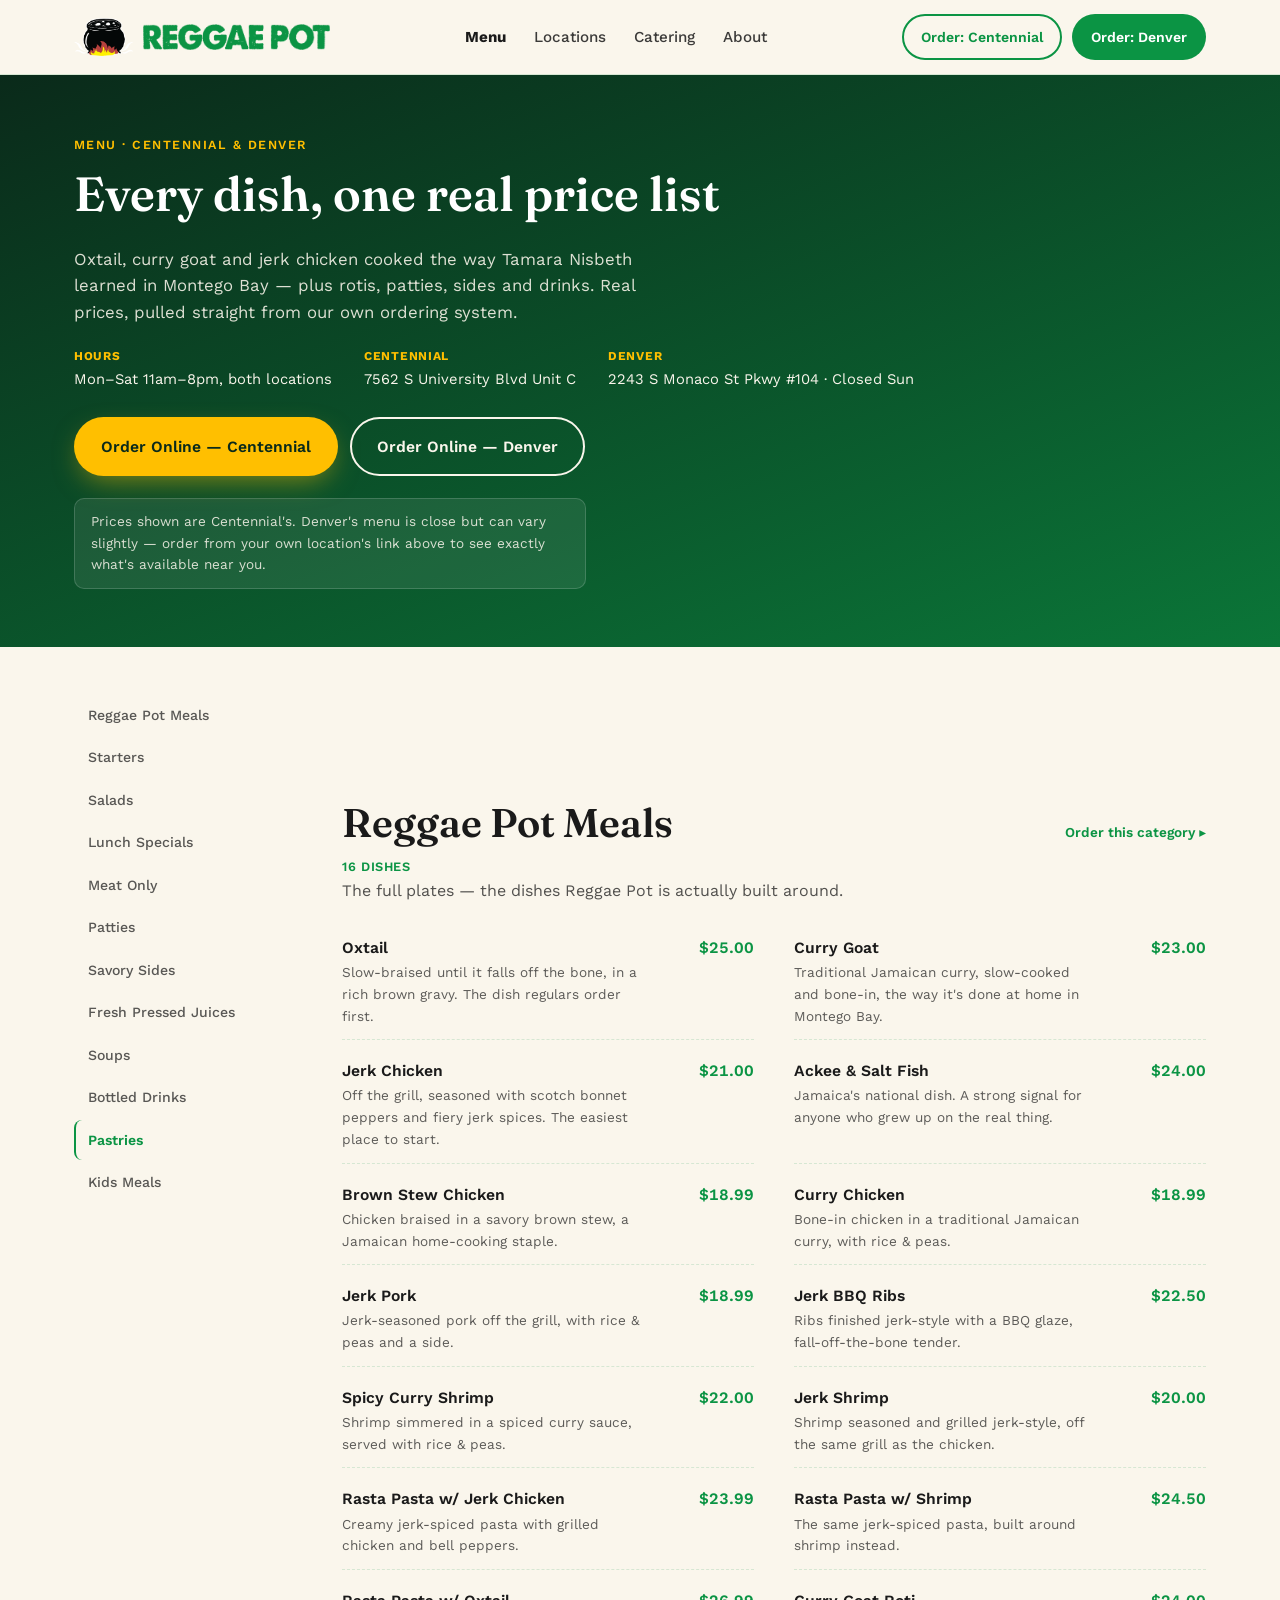
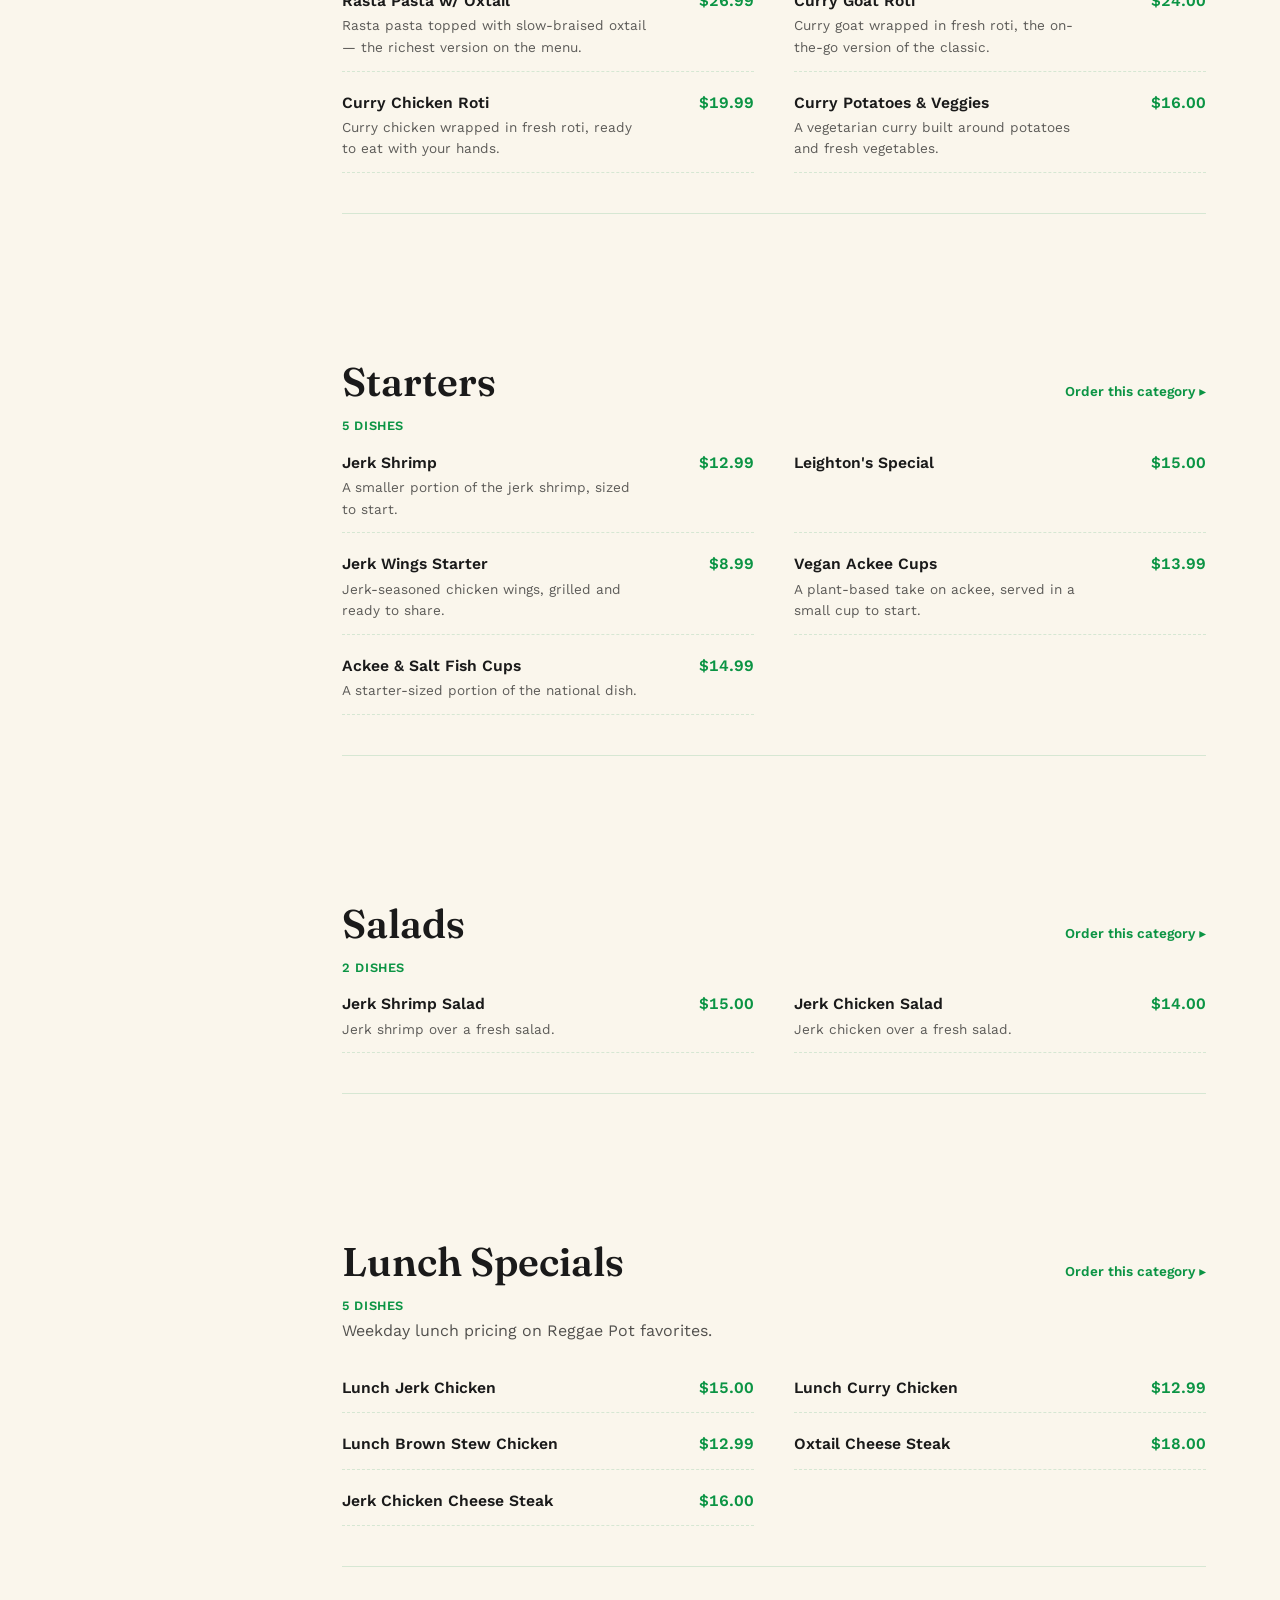
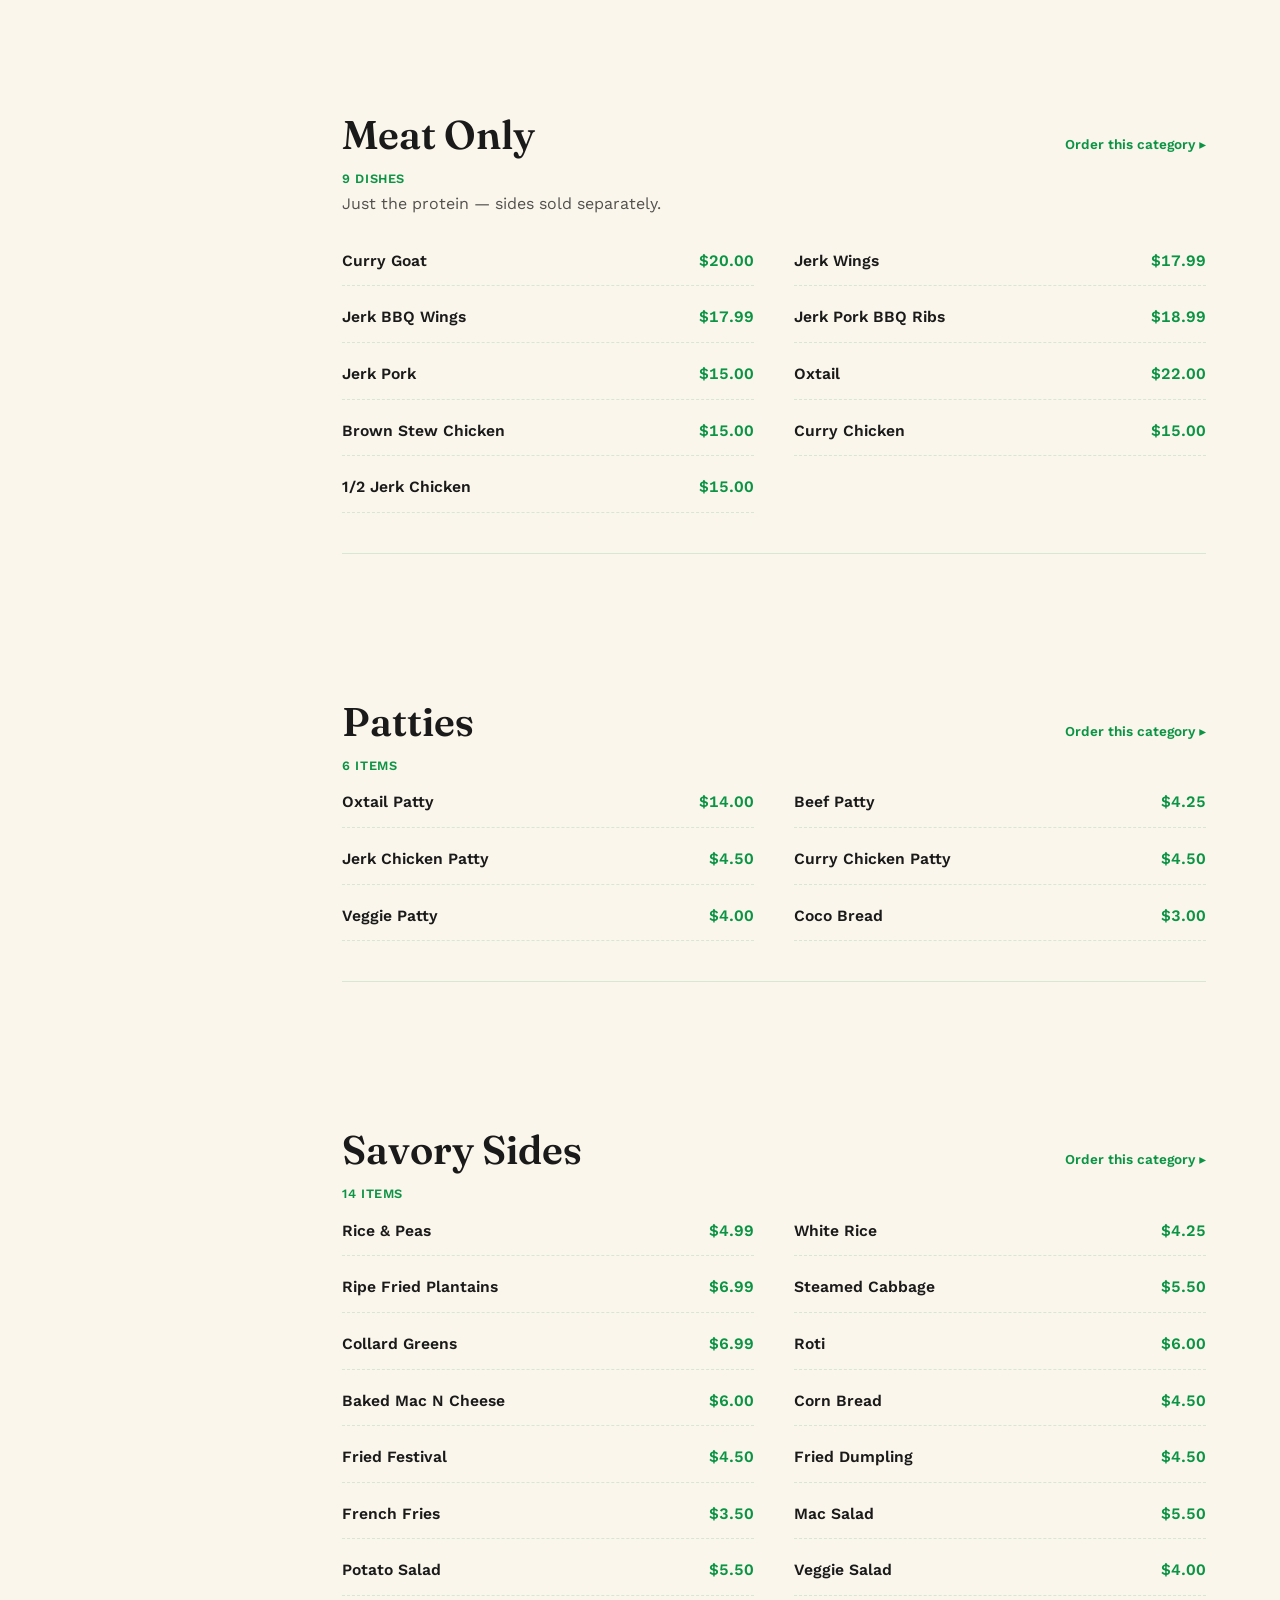
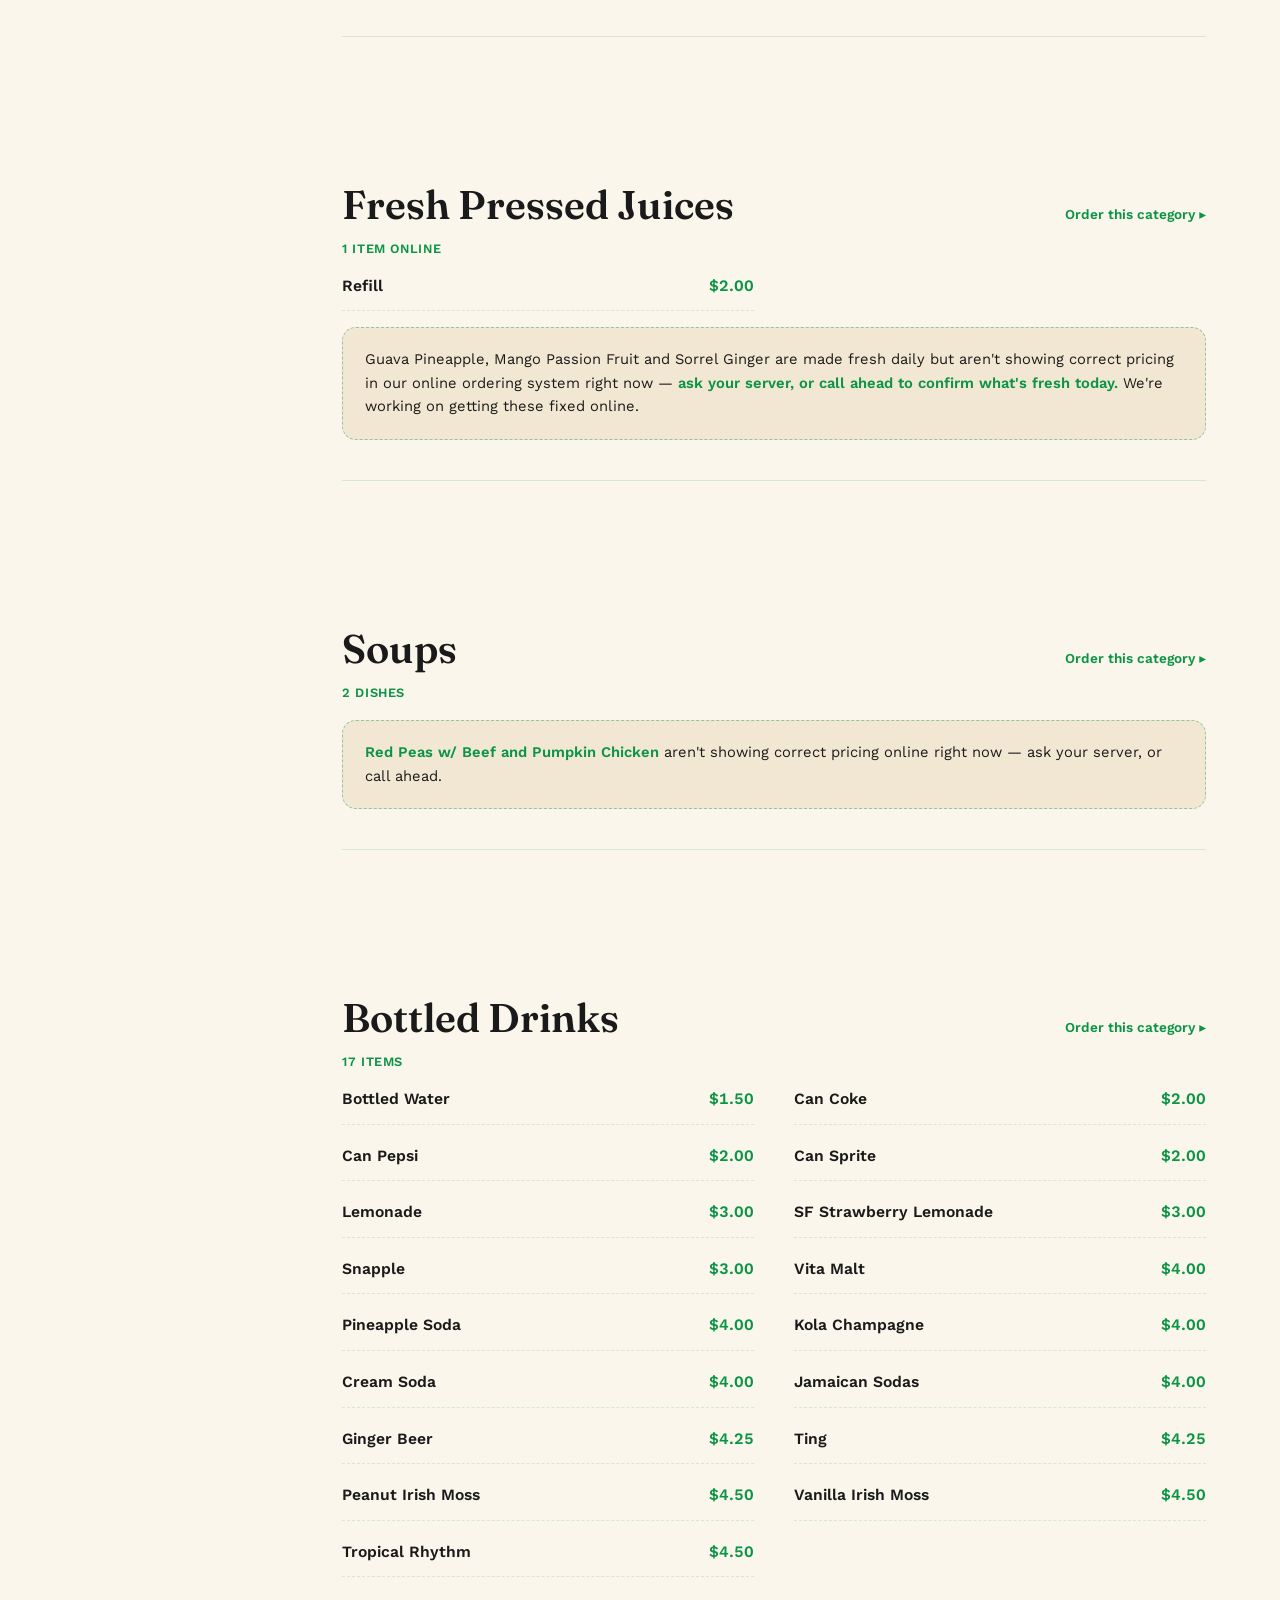
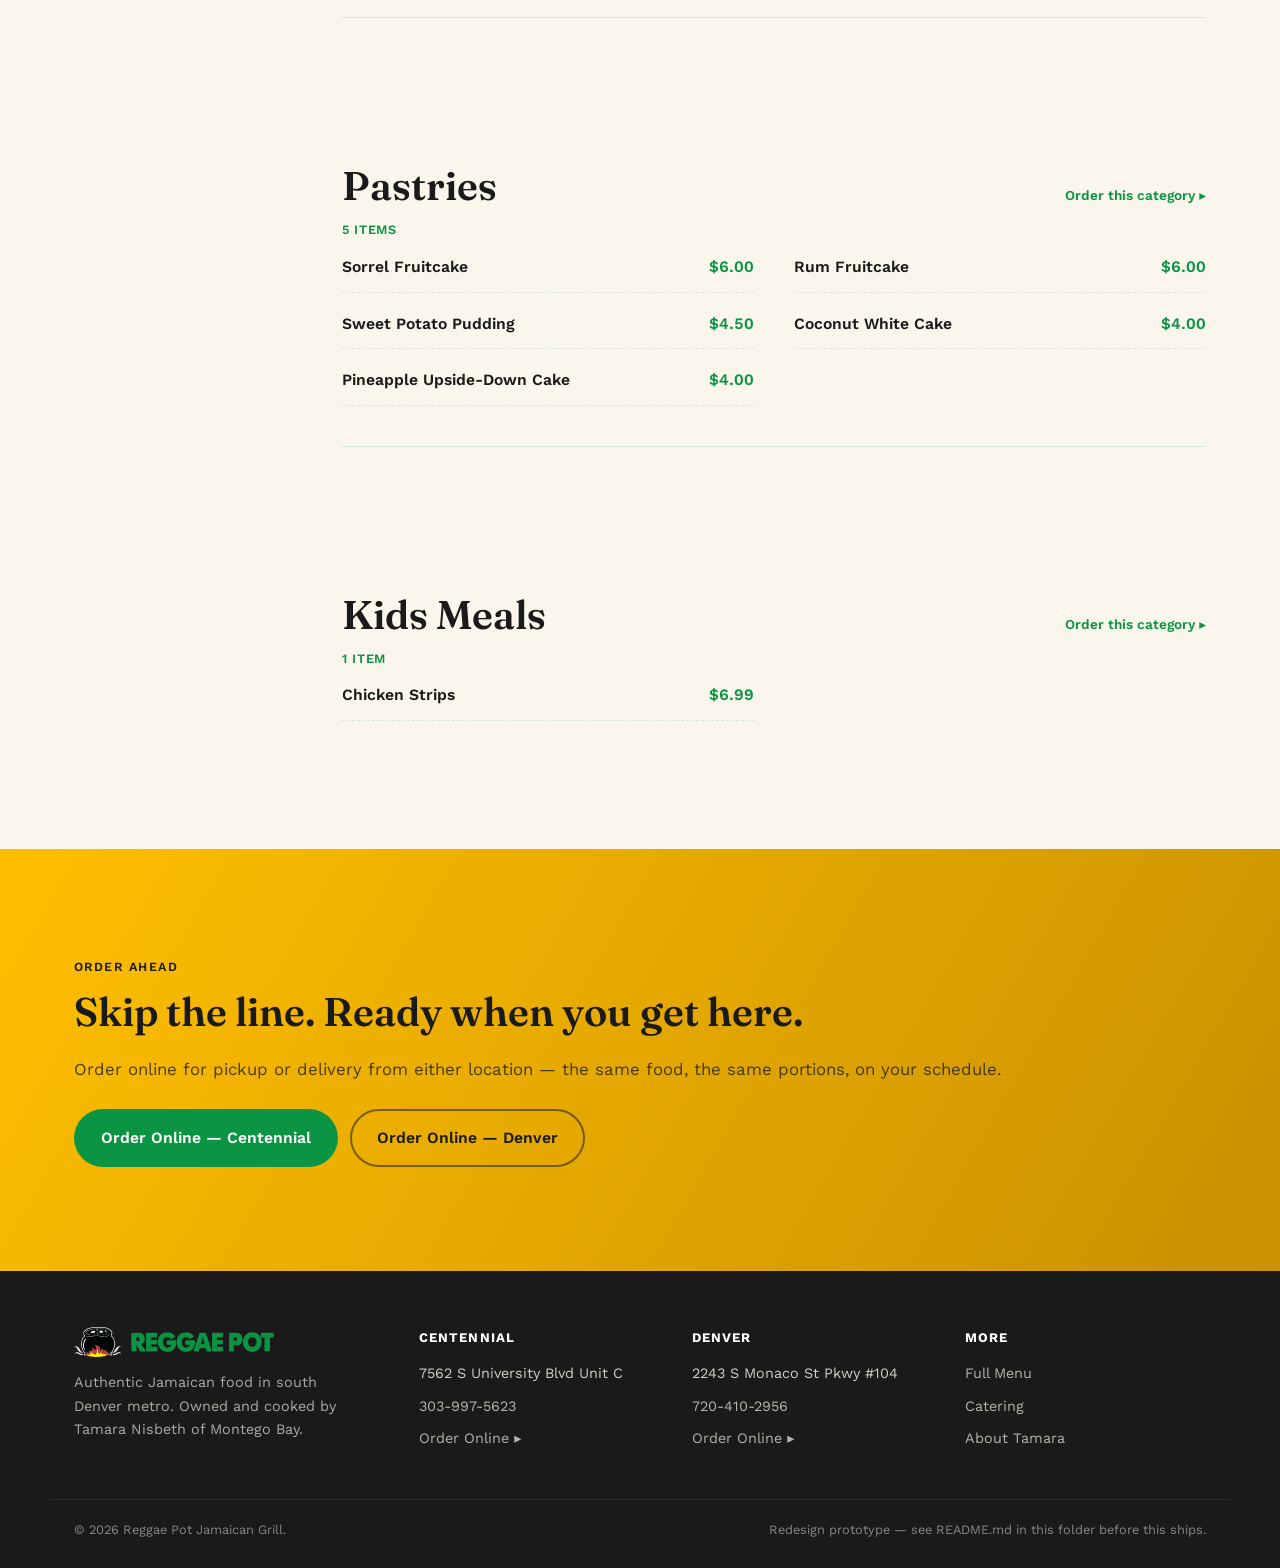
==== menu/index.html @ 59f2e7a2 "Reggae Pot Jamaican Grill - homepage & menu redesign prototype Coded HTML/CSS prototype addressing t" ====
<!DOCTYPE html>
<html lang="en">
<head>
<meta charset="UTF-8">
<meta name="viewport" content="width=device-width, initial-scale=1">
<title>Jamaican Menu: Oxtail, Curry Goat &amp; Jerk Chicken | Reggae Pot</title>
<meta name="description" content="The full Reggae Pot menu — oxtail, curry goat, jerk chicken, roti, patties and more, with real prices. Order online for pickup from Centennial or Denver, CO.">

<!--
  REDESIGN PROTOTYPE — Reggae Pot Jamaican Grill menu page
  Built Sep 15, 2026, after reviewing the sibling client's (Nakhon Luang) three menu-page
  design directions on their dev site. This follows their "Field Guide" variant: one real
  content page, every dish with a real price, a sticky jump-to-category nav — because the
  Sep 3 audit found the live /menu/ page is a bare ezoo embed with zero content and no H1,
  and ordering itself already happens on ezoo — this page doesn't need to rebuild that.

  ALL prices and item names below were pulled live from Reggae Pot's own ordering system
  (ezoo.app/api/reggaepotcentennial/menu) on Sep 15, 2026 — not guessed, not carried over
  from the Sep 3 audit's manual notes. Items ezoo currently marks unavailable are excluded.
  See README.md in this folder for the full sourcing and category-cleanup notes.
-->

<link rel="preconnect" href="https://fonts.googleapis.com">
<link rel="preconnect" href="https://fonts.gstatic.com" crossorigin>
<link href="https://fonts.googleapis.com/css2?family=Fraunces:ital,opsz,wght@0,9..144,400;0,9..144,500;0,9..144,600;1,9..144,500&family=Work+Sans:wght@400;500;600;700&display=swap" rel="stylesheet">

<link rel="stylesheet" href="../assets/site.css">
<style>
  /* ---------- Menu-page-only additions ---------- */
  .menu-hero{
    background:linear-gradient(160deg, var(--green-deep), var(--green) 140%);
    color:var(--cream); padding-block:56px 44px;
  }
  .menu-hero .eyebrow{color:var(--gold);}
  .menu-hero h1{color:#fff; font-size:clamp(2rem,4.5vw,3rem);}
  .menu-hero p.lede{max-width:60ch; color:rgba(250,246,236,0.88); font-size:1.05rem;}
  .menu-meta{display:flex; flex-wrap:wrap; gap:20px 32px; margin-top:1.4em; font-size:0.92rem;}
  .menu-meta strong{color:var(--gold); display:block; font-size:0.75rem; text-transform:uppercase; letter-spacing:0.06em; margin-bottom:2px;}
  .menu-hero .hero-ctas{margin-top:1.6em;}
  .menu-note{
    margin-top:1.6em; padding:12px 16px; border-radius:10px; background:rgba(255,255,255,0.08);
    border:1px solid rgba(255,255,255,0.16); font-size:0.85rem; max-width:64ch; color:rgba(250,246,236,0.85);
  }

  .menu-layout{display:grid; grid-template-columns:220px 1fr; gap:48px; align-items:start; padding-block:48px;}
  @media (max-width:860px){ .menu-layout{grid-template-columns:1fr;} }

  .jump-nav{position:sticky; top:86px; display:flex; flex-direction:column; gap:2px;}
  .jump-nav a{
    padding:9px 12px; border-radius:8px; text-decoration:none; color:var(--ink); font-size:0.88rem;
    font-weight:500; opacity:0.72; border-left:2px solid transparent;
  }
  .jump-nav a:hover{opacity:1; background:var(--cream-deep);}
  .jump-nav a.active{opacity:1; border-left-color:var(--green); color:var(--green); font-weight:600;}
  @media (max-width:860px){
    .jump-nav{
      position:sticky; top:66px; z-index:20; flex-direction:row; overflow-x:auto; gap:8px;
      background:var(--cream); padding-block:10px; margin-inline:-24px; padding-inline:24px;
      border-bottom:1px solid var(--line); -webkit-overflow-scrolling:touch;
    }
    .jump-nav a{white-space:nowrap; border-left:none; border-bottom:2px solid transparent; border-radius:0; padding:6px 4px;}
    .jump-nav a.active{border-bottom-color:var(--green);}
  }

  .menu-cat{scroll-margin-top:150px; padding-bottom:40px; border-bottom:1px solid var(--line); margin-bottom:40px;}
  .menu-cat:last-child{border-bottom:none;}
  .menu-cat-head{display:flex; flex-wrap:wrap; align-items:baseline; justify-content:space-between; gap:12px; margin-bottom:6px;}
  .menu-cat-head h2{margin-bottom:0;}
  .menu-cat-count{font-size:0.8rem; color:var(--green); font-weight:600; text-transform:uppercase; letter-spacing:0.05em;}
  .menu-cat-intro{max-width:64ch; opacity:0.75; margin-bottom:1.2em;}
  .menu-cat-order{font-size:0.85rem; font-weight:600; color:var(--green); text-decoration:none; white-space:nowrap;}
  .menu-cat-order:hover{text-decoration:underline;}

  .menu-items{display:grid; grid-template-columns:1fr 1fr; gap:6px 40px;}
  @media (max-width:680px){ .menu-items{grid-template-columns:1fr;} }
  .menu-item{
    display:flex; justify-content:space-between; gap:16px; padding-block:12px;
    border-bottom:1px dashed var(--line);
  }
  .menu-item-name{font-weight:600; font-size:0.98rem;}
  .menu-item-desc{font-size:0.85rem; opacity:0.7; margin-top:2px; max-width:38ch;}
  .menu-item-price{font-weight:600; color:var(--green); white-space:nowrap; font-variant-numeric:tabular-nums;}

  .menu-callout{
    background:var(--cream-deep); border:1px dashed rgba(11,148,68,0.4); border-radius:var(--radius);
    padding:20px 22px; margin-top:1em;
  }
  .menu-callout p{margin:0; font-size:0.92rem;}
  .menu-callout .flavors{font-weight:600; color:var(--green);}
</style>
</head>
<body>

<a href="#main" class="skip-link">Skip to content</a>

<header class="site">
  <div class="wrap nav">
    <a href="/" class="wordmark">
      <img class="mark" src="../assets/icon.png" alt="" width="186" height="119">
      <img class="logotype" src="../assets/logo-txt.png" alt="Reggae Pot" width="473" height="66">
    </a>
    <ul class="nav-links">
      <li><a href="/menu/" style="opacity:1; font-weight:700;">Menu</a></li>
      <li><a href="/#locations">Locations</a></li>
      <li><a href="https://catering.reggaepotjamaicangrill.com/">Catering</a></li>
      <li><a href="/#why">About</a></li>
    </ul>
    <div class="nav-cta">
      <a class="btn btn-outline-dark btn-sm" href="/order/centennial/">Order: Centennial</a>
      <a class="btn btn-ember btn-sm" href="/order/denver/">Order: Denver</a>
    </div>
  </div>
</header>

<main id="main">

  <section class="menu-hero">
    <div class="wrap">
      <span class="eyebrow">Menu · Centennial &amp; Denver</span>
      <h1>Every dish, one real price list</h1>
      <p class="lede">Oxtail, curry goat and jerk chicken cooked the way Tamara Nisbeth learned in Montego Bay — plus rotis, patties, sides and drinks. Real prices, pulled straight from our own ordering system.</p>
      <div class="menu-meta">
        <div><strong>Hours</strong>Mon–Sat 11am–8pm, both locations</div>
        <div><strong>Centennial</strong>7562 S University Blvd Unit C</div>
        <div><strong>Denver</strong>2243 S Monaco St Pkwy #104 · Closed Sun</div>
      </div>
      <div class="hero-ctas">
        <a class="btn btn-ember" href="/order/centennial/">Order Online — Centennial</a>
        <a class="btn btn-outline" href="/order/denver/">Order Online — Denver</a>
      </div>
      <p class="menu-note">Prices shown are Centennial's. Denver's menu is close but can vary slightly — order from your own location's link above to see exactly what's available near you.</p>
    </div>
  </section>

  <div class="wrap menu-layout">
    <nav class="jump-nav" aria-label="Jump to category">
      <a href="#meals">Reggae Pot Meals</a>
      <a href="#starters">Starters</a>
      <a href="#salads">Salads</a>
      <a href="#lunch">Lunch Specials</a>
      <a href="#meat-only">Meat Only</a>
      <a href="#patties">Patties</a>
      <a href="#sides">Savory Sides</a>
      <a href="#juices">Fresh Pressed Juices</a>
      <a href="#soups">Soups</a>
      <a href="#drinks">Bottled Drinks</a>
      <a href="#pastries">Pastries</a>
      <a href="#kids">Kids Meals</a>
    </nav>

    <div>

      <section class="menu-cat" id="meals">
        <div class="menu-cat-head">
          <h2>Reggae Pot Meals</h2>
          <a class="menu-cat-order" href="https://ezoo.app/reggaepotcentennial#cat-WWQKBZJGEMBQ8">Order this category ▸</a>
        </div>
        <span class="menu-cat-count">16 dishes</span>
        <p class="menu-cat-intro">The full plates — the dishes Reggae Pot is actually built around.</p>
        <div class="menu-items">
          <div class="menu-item"><div><div class="menu-item-name">Oxtail</div><div class="menu-item-desc">Slow-braised until it falls off the bone, in a rich brown gravy. The dish regulars order first.</div></div><div class="menu-item-price">$25.00</div></div>
          <div class="menu-item"><div><div class="menu-item-name">Curry Goat</div><div class="menu-item-desc">Traditional Jamaican curry, slow-cooked and bone-in, the way it's done at home in Montego Bay.</div></div><div class="menu-item-price">$23.00</div></div>
          <div class="menu-item"><div><div class="menu-item-name">Jerk Chicken</div><div class="menu-item-desc">Off the grill, seasoned with scotch bonnet peppers and fiery jerk spices. The easiest place to start.</div></div><div class="menu-item-price">$21.00</div></div>
          <div class="menu-item"><div><div class="menu-item-name">Ackee &amp; Salt Fish</div><div class="menu-item-desc">Jamaica's national dish. A strong signal for anyone who grew up on the real thing.</div></div><div class="menu-item-price">$24.00</div></div>
          <div class="menu-item"><div><div class="menu-item-name">Brown Stew Chicken</div><div class="menu-item-desc">Chicken braised in a savory brown stew, a Jamaican home-cooking staple.</div></div><div class="menu-item-price">$18.99</div></div>
          <div class="menu-item"><div><div class="menu-item-name">Curry Chicken</div><div class="menu-item-desc">Bone-in chicken in a traditional Jamaican curry, with rice &amp; peas.</div></div><div class="menu-item-price">$18.99</div></div>
          <div class="menu-item"><div><div class="menu-item-name">Jerk Pork</div><div class="menu-item-desc">Jerk-seasoned pork off the grill, with rice &amp; peas and a side.</div></div><div class="menu-item-price">$18.99</div></div>
          <div class="menu-item"><div><div class="menu-item-name">Jerk BBQ Ribs</div><div class="menu-item-desc">Ribs finished jerk-style with a BBQ glaze, fall-off-the-bone tender.</div></div><div class="menu-item-price">$22.50</div></div>
          <div class="menu-item"><div><div class="menu-item-name">Spicy Curry Shrimp</div><div class="menu-item-desc">Shrimp simmered in a spiced curry sauce, served with rice &amp; peas.</div></div><div class="menu-item-price">$22.00</div></div>
          <div class="menu-item"><div><div class="menu-item-name">Jerk Shrimp</div><div class="menu-item-desc">Shrimp seasoned and grilled jerk-style, off the same grill as the chicken.</div></div><div class="menu-item-price">$20.00</div></div>
          <div class="menu-item"><div><div class="menu-item-name">Rasta Pasta w/ Jerk Chicken</div><div class="menu-item-desc">Creamy jerk-spiced pasta with grilled chicken and bell peppers.</div></div><div class="menu-item-price">$23.99</div></div>
          <div class="menu-item"><div><div class="menu-item-name">Rasta Pasta w/ Shrimp</div><div class="menu-item-desc">The same jerk-spiced pasta, built around shrimp instead.</div></div><div class="menu-item-price">$24.50</div></div>
          <div class="menu-item"><div><div class="menu-item-name">Rasta Pasta w/ Oxtail</div><div class="menu-item-desc">Rasta pasta topped with slow-braised oxtail — the richest version on the menu.</div></div><div class="menu-item-price">$26.99</div></div>
          <div class="menu-item"><div><div class="menu-item-name">Curry Goat Roti</div><div class="menu-item-desc">Curry goat wrapped in fresh roti, the on-the-go version of the classic.</div></div><div class="menu-item-price">$24.00</div></div>
          <div class="menu-item"><div><div class="menu-item-name">Curry Chicken Roti</div><div class="menu-item-desc">Curry chicken wrapped in fresh roti, ready to eat with your hands.</div></div><div class="menu-item-price">$19.99</div></div>
          <div class="menu-item"><div><div class="menu-item-name">Curry Potatoes &amp; Veggies</div><div class="menu-item-desc">A vegetarian curry built around potatoes and fresh vegetables.</div></div><div class="menu-item-price">$16.00</div></div>
        </div>
      </section>

      <section class="menu-cat" id="starters">
        <div class="menu-cat-head">
          <h2>Starters</h2>
          <a class="menu-cat-order" href="https://ezoo.app/reggaepotcentennial#cat-KR3TD5Z9VG74J">Order this category ▸</a>
        </div>
        <span class="menu-cat-count">5 dishes</span>
        <div class="menu-items">
          <div class="menu-item"><div><div class="menu-item-name">Jerk Shrimp</div><div class="menu-item-desc">A smaller portion of the jerk shrimp, sized to start.</div></div><div class="menu-item-price">$12.99</div></div>
          <div class="menu-item"><div><div class="menu-item-name">Leighton's Special</div></div><div class="menu-item-price">$15.00</div></div>
          <div class="menu-item"><div><div class="menu-item-name">Jerk Wings Starter</div><div class="menu-item-desc">Jerk-seasoned chicken wings, grilled and ready to share.</div></div><div class="menu-item-price">$8.99</div></div>
          <div class="menu-item"><div><div class="menu-item-name">Vegan Ackee Cups</div><div class="menu-item-desc">A plant-based take on ackee, served in a small cup to start.</div></div><div class="menu-item-price">$13.99</div></div>
          <div class="menu-item"><div><div class="menu-item-name">Ackee &amp; Salt Fish Cups</div><div class="menu-item-desc">A starter-sized portion of the national dish.</div></div><div class="menu-item-price">$14.99</div></div>
        </div>
      </section>

      <section class="menu-cat" id="salads">
        <div class="menu-cat-head">
          <h2>Salads</h2>
          <a class="menu-cat-order" href="https://ezoo.app/reggaepotcentennial#cat-3D47JB5MQXZ6A">Order this category ▸</a>
        </div>
        <span class="menu-cat-count">2 dishes</span>
        <div class="menu-items">
          <div class="menu-item"><div><div class="menu-item-name">Jerk Shrimp Salad</div><div class="menu-item-desc">Jerk shrimp over a fresh salad.</div></div><div class="menu-item-price">$15.00</div></div>
          <div class="menu-item"><div><div class="menu-item-name">Jerk Chicken Salad</div><div class="menu-item-desc">Jerk chicken over a fresh salad.</div></div><div class="menu-item-price">$14.00</div></div>
        </div>
      </section>

      <section class="menu-cat" id="lunch">
        <div class="menu-cat-head">
          <h2>Lunch Specials</h2>
          <a class="menu-cat-order" href="https://ezoo.app/reggaepotcentennial#cat-1HN6H0PFT7684">Order this category ▸</a>
        </div>
        <span class="menu-cat-count">5 dishes</span>
        <p class="menu-cat-intro">Weekday lunch pricing on Reggae Pot favorites.</p>
        <div class="menu-items">
          <div class="menu-item"><div><div class="menu-item-name">Lunch Jerk Chicken</div></div><div class="menu-item-price">$15.00</div></div>
          <div class="menu-item"><div><div class="menu-item-name">Lunch Curry Chicken</div></div><div class="menu-item-price">$12.99</div></div>
          <div class="menu-item"><div><div class="menu-item-name">Lunch Brown Stew Chicken</div></div><div class="menu-item-price">$12.99</div></div>
          <div class="menu-item"><div><div class="menu-item-name">Oxtail Cheese Steak</div></div><div class="menu-item-price">$18.00</div></div>
          <div class="menu-item"><div><div class="menu-item-name">Jerk Chicken Cheese Steak</div></div><div class="menu-item-price">$16.00</div></div>
        </div>
      </section>

      <section class="menu-cat" id="meat-only">
        <div class="menu-cat-head">
          <h2>Meat Only</h2>
          <a class="menu-cat-order" href="https://ezoo.app/reggaepotcentennial#cat-0QCWXDE6Y8372">Order this category ▸</a>
        </div>
        <span class="menu-cat-count">9 dishes</span>
        <p class="menu-cat-intro">Just the protein — sides sold separately.</p>
        <div class="menu-items">
          <div class="menu-item"><div class="menu-item-name">Curry Goat</div><div class="menu-item-price">$20.00</div></div>
          <div class="menu-item"><div class="menu-item-name">Jerk Wings</div><div class="menu-item-price">$17.99</div></div>
          <div class="menu-item"><div class="menu-item-name">Jerk BBQ Wings</div><div class="menu-item-price">$17.99</div></div>
          <div class="menu-item"><div class="menu-item-name">Jerk Pork BBQ Ribs</div><div class="menu-item-price">$18.99</div></div>
          <div class="menu-item"><div class="menu-item-name">Jerk Pork</div><div class="menu-item-price">$15.00</div></div>
          <div class="menu-item"><div class="menu-item-name">Oxtail</div><div class="menu-item-price">$22.00</div></div>
          <div class="menu-item"><div class="menu-item-name">Brown Stew Chicken</div><div class="menu-item-price">$15.00</div></div>
          <div class="menu-item"><div class="menu-item-name">Curry Chicken</div><div class="menu-item-price">$15.00</div></div>
          <div class="menu-item"><div class="menu-item-name">1/2 Jerk Chicken</div><div class="menu-item-price">$15.00</div></div>
        </div>
      </section>

      <section class="menu-cat" id="patties">
        <div class="menu-cat-head">
          <h2>Patties</h2>
          <a class="menu-cat-order" href="https://ezoo.app/reggaepotcentennial#cat-VJN2M4RC2D37E">Order this category ▸</a>
        </div>
        <span class="menu-cat-count">6 items</span>
        <div class="menu-items">
          <div class="menu-item"><div class="menu-item-name">Oxtail Patty</div><div class="menu-item-price">$14.00</div></div>
          <div class="menu-item"><div class="menu-item-name">Beef Patty</div><div class="menu-item-price">$4.25</div></div>
          <div class="menu-item"><div class="menu-item-name">Jerk Chicken Patty</div><div class="menu-item-price">$4.50</div></div>
          <div class="menu-item"><div class="menu-item-name">Curry Chicken Patty</div><div class="menu-item-price">$4.50</div></div>
          <div class="menu-item"><div class="menu-item-name">Veggie Patty</div><div class="menu-item-price">$4.00</div></div>
          <div class="menu-item"><div class="menu-item-name">Coco Bread</div><div class="menu-item-price">$3.00</div></div>
        </div>
      </section>

      <section class="menu-cat" id="sides">
        <div class="menu-cat-head">
          <h2>Savory Sides</h2>
          <a class="menu-cat-order" href="https://ezoo.app/reggaepotcentennial#cat-0SA1K7M91X3JG">Order this category ▸</a>
        </div>
        <span class="menu-cat-count">14 items</span>
        <div class="menu-items">
          <div class="menu-item"><div class="menu-item-name">Rice &amp; Peas</div><div class="menu-item-price">$4.99</div></div>
          <div class="menu-item"><div class="menu-item-name">White Rice</div><div class="menu-item-price">$4.25</div></div>
          <div class="menu-item"><div class="menu-item-name">Ripe Fried Plantains</div><div class="menu-item-price">$6.99</div></div>
          <div class="menu-item"><div class="menu-item-name">Steamed Cabbage</div><div class="menu-item-price">$5.50</div></div>
          <div class="menu-item"><div class="menu-item-name">Collard Greens</div><div class="menu-item-price">$6.99</div></div>
          <div class="menu-item"><div class="menu-item-name">Roti</div><div class="menu-item-price">$6.00</div></div>
          <div class="menu-item"><div class="menu-item-name">Baked Mac N Cheese</div><div class="menu-item-price">$6.00</div></div>
          <div class="menu-item"><div class="menu-item-name">Corn Bread</div><div class="menu-item-price">$4.50</div></div>
          <div class="menu-item"><div class="menu-item-name">Fried Festival</div><div class="menu-item-price">$4.50</div></div>
          <div class="menu-item"><div class="menu-item-name">Fried Dumpling</div><div class="menu-item-price">$4.50</div></div>
          <div class="menu-item"><div class="menu-item-name">French Fries</div><div class="menu-item-price">$3.50</div></div>
          <div class="menu-item"><div class="menu-item-name">Mac Salad</div><div class="menu-item-price">$5.50</div></div>
          <div class="menu-item"><div class="menu-item-name">Potato Salad</div><div class="menu-item-price">$5.50</div></div>
          <div class="menu-item"><div class="menu-item-name">Veggie Salad</div><div class="menu-item-price">$4.00</div></div>
        </div>
      </section>

      <section class="menu-cat" id="juices">
        <div class="menu-cat-head">
          <h2>Fresh Pressed Juices</h2>
          <a class="menu-cat-order" href="https://ezoo.app/reggaepotcentennial#cat-602Y5A9F11JHM">Order this category ▸</a>
        </div>
        <span class="menu-cat-count">1 item online</span>
        <div class="menu-items">
          <div class="menu-item"><div class="menu-item-name">Refill</div><div class="menu-item-price">$2.00</div></div>
        </div>
        <div class="menu-callout">
          <p>Guava Pineapple, Mango Passion Fruit and Sorrel Ginger are made fresh daily but aren't showing correct pricing in our online ordering system right now — <span class="flavors">ask your server, or call ahead to confirm what's fresh today.</span> We're working on getting these fixed online. <!-- PLACEHOLDER: remove this callout once Clover/ezoo catalog pricing is fixed for these three items, per the Sep 3 audit's $0.00 finding --></p>
        </div>
      </section>

      <section class="menu-cat" id="soups">
        <div class="menu-cat-head">
          <h2>Soups</h2>
          <a class="menu-cat-order" href="https://ezoo.app/reggaepotcentennial#cat-RXRM1N2AWRW1R">Order this category ▸</a>
        </div>
        <span class="menu-cat-count">2 dishes</span>
        <div class="menu-callout">
          <p><span class="flavors">Red Peas w/ Beef and Pumpkin Chicken</span> aren't showing correct pricing online right now — ask your server, or call ahead. <!-- PLACEHOLDER: same $0.00 catalog issue as the juices above --></p>
        </div>
      </section>

      <section class="menu-cat" id="drinks">
        <div class="menu-cat-head">
          <h2>Bottled Drinks</h2>
          <a class="menu-cat-order" href="https://ezoo.app/reggaepotcentennial#cat-049D6MSFTW6Y8">Order this category ▸</a>
        </div>
        <span class="menu-cat-count">17 items</span>
        <div class="menu-items">
          <div class="menu-item"><div class="menu-item-name">Bottled Water</div><div class="menu-item-price">$1.50</div></div>
          <div class="menu-item"><div class="menu-item-name">Can Coke</div><div class="menu-item-price">$2.00</div></div>
          <div class="menu-item"><div class="menu-item-name">Can Pepsi</div><div class="menu-item-price">$2.00</div></div>
          <div class="menu-item"><div class="menu-item-name">Can Sprite</div><div class="menu-item-price">$2.00</div></div>
          <div class="menu-item"><div class="menu-item-name">Lemonade</div><div class="menu-item-price">$3.00</div></div>
          <div class="menu-item"><div class="menu-item-name">SF Strawberry Lemonade</div><div class="menu-item-price">$3.00</div></div>
          <div class="menu-item"><div class="menu-item-name">Snapple</div><div class="menu-item-price">$3.00</div></div>
          <div class="menu-item"><div class="menu-item-name">Vita Malt</div><div class="menu-item-price">$4.00</div></div>
          <div class="menu-item"><div class="menu-item-name">Pineapple Soda</div><div class="menu-item-price">$4.00</div></div>
          <div class="menu-item"><div class="menu-item-name">Kola Champagne</div><div class="menu-item-price">$4.00</div></div>
          <div class="menu-item"><div class="menu-item-name">Cream Soda</div><div class="menu-item-price">$4.00</div></div>
          <div class="menu-item"><div class="menu-item-name">Jamaican Sodas</div><div class="menu-item-price">$4.00</div></div>
          <div class="menu-item"><div class="menu-item-name">Ginger Beer</div><div class="menu-item-price">$4.25</div></div>
          <div class="menu-item"><div class="menu-item-name">Ting</div><div class="menu-item-price">$4.25</div></div>
          <div class="menu-item"><div class="menu-item-name">Peanut Irish Moss</div><div class="menu-item-price">$4.50</div></div>
          <div class="menu-item"><div class="menu-item-name">Vanilla Irish Moss</div><div class="menu-item-price">$4.50</div></div>
          <div class="menu-item"><div class="menu-item-name">Tropical Rhythm</div><div class="menu-item-price">$4.50</div></div>
        </div>
      </section>

      <section class="menu-cat" id="pastries">
        <div class="menu-cat-head">
          <h2>Pastries</h2>
          <a class="menu-cat-order" href="https://ezoo.app/reggaepotcentennial#cat-X9DXBWECQFX36">Order this category ▸</a>
        </div>
        <span class="menu-cat-count">5 items</span>
        <div class="menu-items">
          <div class="menu-item"><div class="menu-item-name">Sorrel Fruitcake</div><div class="menu-item-price">$6.00</div></div>
          <div class="menu-item"><div class="menu-item-name">Rum Fruitcake</div><div class="menu-item-price">$6.00</div></div>
          <div class="menu-item"><div class="menu-item-name">Sweet Potato Pudding</div><div class="menu-item-price">$4.50</div></div>
          <div class="menu-item"><div class="menu-item-name">Coconut White Cake</div><div class="menu-item-price">$4.00</div></div>
          <div class="menu-item"><div class="menu-item-name">Pineapple Upside-Down Cake</div><div class="menu-item-price">$4.00</div></div>
        </div>
      </section>

      <section class="menu-cat" id="kids">
        <div class="menu-cat-head">
          <h2>Kids Meals</h2>
          <a class="menu-cat-order" href="https://ezoo.app/reggaepotcentennial#cat-2TPM0M0Y2FEY4">Order this category ▸</a>
        </div>
        <span class="menu-cat-count">1 item</span>
        <div class="menu-items">
          <div class="menu-item"><div class="menu-item-name">Chicken Strips</div><div class="menu-item-price">$6.99</div></div>
        </div>
      </section>

    </div>
  </div>

  <!-- FINAL CTA — reused from homepage -->
  <section class="final-cta">
    <div class="wrap">
      <span class="eyebrow">Order ahead</span>
      <h2>Skip the line. Ready when you get here.</h2>
      <p class="lede">Order online for pickup or delivery from either location — the same food, the same portions, on your schedule.</p>
      <div class="hero-ctas">
        <a class="btn" style="background:var(--green); color:#fff;" href="/order/centennial/">Order Online — Centennial</a>
        <a class="btn btn-outline" href="/order/denver/">Order Online — Denver</a>
      </div>
    </div>
  </section>

</main>

<footer>
  <div class="wrap foot-grid">
    <div>
      <div class="foot-logo">
        <img class="mark" src="../assets/icon.png" alt="" width="186" height="119">
        <img class="logotype" src="../assets/logo-txt.png" alt="Reggae Pot" width="473" height="66">
      </div>
      <p style="max-width:32ch; opacity:0.8;">Authentic Jamaican food in south Denver metro. Owned and cooked by Tamara Nisbeth of Montego Bay.</p>
    </div>
    <div>
      <h4>Centennial</h4>
      <ul>
        <li>7562 S University Blvd Unit C</li>
        <li><a href="tel:+13039975623">303-997-5623</a></li>
        <li><a href="/order/centennial/">Order Online ▸</a></li>
      </ul>
    </div>
    <div>
      <h4>Denver</h4>
      <ul>
        <li>2243 S Monaco St Pkwy #104</li>
        <li><a href="tel:+17204102956">720-410-2956</a></li>
        <li><a href="/order/denver/">Order Online ▸</a></li>
      </ul>
    </div>
    <div>
      <h4>More</h4>
      <ul>
        <li><a href="/menu/">Full Menu</a></li>
        <li><a href="https://catering.reggaepotjamaicangrill.com/">Catering</a></li>
        <li><a href="/#why">About Tamara</a></li>
      </ul>
    </div>
  </div>
  <div class="wrap foot-bottom">
    <span>© 2026 Reggae Pot Jamaican Grill.</span>
    <span>Redesign prototype — see README.md in this folder before this ships.</span>
  </div>
</footer>

<nav class="mobile-order-bar" aria-label="Quick order">
  <a class="centennial" href="/order/centennial/">Order: Centennial</a>
  <a class="denver" href="/order/denver/">Order: Denver</a>
</nav>

<script>
  // Highlight the jump-nav item matching whichever category is in view.
  var sections = document.querySelectorAll('.menu-cat');
  var links = document.querySelectorAll('.jump-nav a');
  if ('IntersectionObserver' in window && sections.length) {
    var byId = {};
    links.forEach(function(a){ byId[a.getAttribute('href').slice(1)] = a; });
    var jio = new IntersectionObserver(function(entries){
      entries.forEach(function(entry){
        var link = byId[entry.target.id];
        if (!link) return;
        if (entry.isIntersecting) {
          links.forEach(function(a){ a.classList.remove('active'); });
          link.classList.add('active');
        }
      });
    }, {rootMargin: '-140px 0px -70% 0px'});
    sections.forEach(function(s){ jio.observe(s); });
  }
</script>

</body>
</html>
---- assets/site.css ----
:root{
    --ink:#1a1a1a;
    --cream:#faf6ec;
    --cream-deep:#f1e7d3;
    /* Real brand palette, pulled live from reggaepotjamaicangrill.com on 2026-09-15:
       logo + Order Online button = #0b9444, nav bar = #ffbf00, active-nav accent = #b50d0a,
       header bars = #222. --green-deep/--gold-deep/--red-deep/--green-hover are derived
       shades of those same hues for hover states and full-bleed dark sections — not invented colors. */
    --green:#0b9444;
    --green-hover:#087a38;
    --green-deep:#0a2a1a;
    --gold:#ffbf00;
    --gold-deep:#c99000;
    --red:#b50d0a;
    --red-deep:#8a0a08;
    --line:rgba(11,148,68,0.15);
    --radius:14px;
    --max:1180px;
  }
  *{box-sizing:border-box;}
  html{scroll-behavior:smooth;}
  body{
    margin:0;
    background:var(--cream);
    color:var(--ink);
    font-family:'Work Sans',system-ui,sans-serif;
    font-size:16px;
    line-height:1.6;
    -webkit-font-smoothing:antialiased;
  }
  /* Fraunces + Work Sans — reverted 2026-09-15 at Cynthia's request, back from the
     Poppins/Lato pairing that matched the live site's actual fonts exactly. */
  h1,h2,h3,.serif{
    font-family:'Fraunces',Georgia,serif;
    line-height:1.2;
    margin:0 0 0.5em;
    font-weight:600;
  }
  h1{font-size:clamp(2.3rem,5.5vw,3.6rem); line-height:1.15;}
  h2{font-size:clamp(1.7rem,3.5vw,2.5rem);}
  h3{font-size:1.25rem; margin-bottom:0.35em;}
  p{margin:0 0 1em;}
  a{color:inherit;}
  img{max-width:100%; display:block;}
  .wrap{max-width:var(--max); margin:0 auto; padding-inline:24px;}
  .eyebrow{
    display:inline-block; font-size:0.78rem; letter-spacing:0.12em; text-transform:uppercase;
    font-weight:600; margin-bottom:0.9em;
  }
  section{padding-block:clamp(56px,9vw,104px);}
  .btn{
    display:inline-flex; align-items:center; gap:8px; justify-content:center;
    padding:0.95em 1.6em; border-radius:999px; font-weight:600; font-size:0.98rem;
    text-decoration:none; border:2px solid transparent; cursor:pointer; white-space:nowrap;
    transition:transform 0.15s ease, box-shadow 0.15s ease, background-color 0.15s ease;
  }
  .btn:active{transform:translateY(1px);}
  .btn-ember{background:var(--green); color:#fff;}
  .btn-ember:hover{background:var(--green-hover); box-shadow:0 8px 22px -8px rgba(11,148,68,0.55);}
  .btn-outline{background:transparent; border-color:currentColor;}
  .btn-outline:hover{background:rgba(255,255,255,0.08);}
  .btn-outline-dark{background:transparent; border-color:var(--green); color:var(--green);}
  .btn-outline-dark:hover{background:rgba(11,148,68,0.06);}
  .btn-sm{padding:0.7em 1.2em; font-size:0.88rem;}

  /* ---------- Header ---------- */
  header.site{
    position:sticky; top:0; z-index:40;
    background:rgba(250,246,236,0.92); backdrop-filter:blur(6px);
    border-bottom:1px solid var(--line);
  }
  .nav{display:flex; align-items:center; justify-content:space-between; padding-block:14px;}
  /* Real logo assets, pulled from reggaepotjamaicangrill.com/wp-content/uploads/2021/06/
     (logo-txt.png, icon.png) — same files the live site uses, not redrawn. */
  .wordmark{display:flex; align-items:center; gap:10px; text-decoration:none;}
  .wordmark img.mark{height:38px; width:auto;}
  .wordmark img.logotype{height:26px; width:auto;}
  .foot-logo{display:flex; align-items:center; gap:10px; margin-bottom:14px;}
  .foot-logo img.mark{height:30px; width:auto;}
  .foot-logo img.logotype{height:20px; width:auto;}
  .nav-links{display:flex; align-items:center; gap:28px; list-style:none; margin:0; padding:0;}
  .nav-links a{text-decoration:none; font-weight:500; font-size:0.95rem; color:var(--ink); opacity:0.85;}
  .nav-links a:hover{opacity:1;}
  .nav-cta{display:flex; gap:10px;}
  @media (max-width:860px){
    .nav-links, .nav-cta{display:none;}
  }

  /* ---------- Hero ---------- */
  /* Layered on purpose, not a single fragile background: .hero's own background-image is
     the fallback (shows instantly, and is what renders if the video is hidden or fails to
     load); the <video> sits on top of it; the gradient scrim (::before) and grain (::after)
     sit above both for text legibility. Every layer is plain HTML/CSS — nothing here can
     throw the "Can not detect viewport width" error the live site's slider plugin does. */
  .hero{
    position:relative; overflow:hidden;
    background:url("hero.jpg") center 30%/cover no-repeat, var(--green-deep);
    color:var(--cream);
    padding-block:clamp(72px,12vw,132px) clamp(64px,10vw,104px);
  }
  .hero-video{
    position:absolute; inset:0; width:100%; height:100%; object-fit:cover; object-position:center 30%;
    z-index:0;
  }
  @media (prefers-reduced-motion:reduce){
    .hero-video{display:none;} /* falls back to the static hero.jpg background above */
  }
  /* Real hero photo + video from the live site (wp-content/uploads/2021/06), dimmed under a
     green scrim so the brand-green stays the dominant read and white text stays legible.
     PLACEHOLDER note: both are 2021-dated per the Sep 3 audit — fine to keep if the kitchen
     confirms they still represent the food, otherwise swap for current footage/photos. */
  /* Vertical vignette instead of a diagonal fade: dark at the TOP (nav contrast) and
     dark at the BOTTOM, so the hero photo doesn't end on a bright edge right where it
     meets the next section. Lighter through the middle where the hero text sits. */
  .hero::before{
    content:""; position:absolute; inset:0; z-index:1; pointer-events:none;
    background:
      linear-gradient(180deg, rgba(10,42,26,0.92) 0%, rgba(10,42,26,0.74) 22%, rgba(10,42,26,0.74) 72%, rgba(10,42,26,0.96) 100%),
      radial-gradient(1100px 520px at 82% -10%, rgba(255,191,0,0.30), transparent 60%);
  }
  .hero::after{ /* subtle grain/texture so the dark green isn't flat */
    content:""; position:absolute; inset:0; z-index:2; pointer-events:none; opacity:0.5;
    background-image:radial-gradient(rgba(255,255,255,0.045) 1px, transparent 1px);
    background-size:3px 3px;
  }
  .hero-inner{position:relative; z-index:3; display:grid; grid-template-columns:1.15fr 0.85fr; gap:56px; align-items:stretch;}
  @media (max-width:920px){ .hero-inner{grid-template-columns:1fr;} }
  /* Right column anchors the location card to the top and the quote to the bottom of
     whatever height the left column sets, instead of one short card floating centered
     with empty photo showing above and below it. */
  .hero-aside-col{display:flex; flex-direction:column; justify-content:space-between; gap:24px;}
  .hero .eyebrow{color:var(--gold);}
  .hero h1{color:#fff;}
  .hero h1 em{font-style:italic; color:var(--gold);}
  .hero p.lede{font-size:1.12rem; max-width:46ch; color:rgba(250,246,236,0.88);}
  /* Centered text column, per request — eyebrow/headline/subhead/CTAs/benefits all
     center-aligned as one block instead of left-aligned against the aside. */
  .hero-text{text-align:center;}
  .hero-text p.lede{margin-inline:auto;}
  .hero-ctas{display:flex; flex-wrap:wrap; gap:12px; margin-top:1.6em;}
  .hero-text .hero-ctas{justify-content:center;}
  /* The three conversion angles named explicitly in the Aug 10 action plan
     ("skip the line / no wait / more convenient"), placed right at the CTA
     decision point rather than buried in body copy. */
  .hero-benefits{
    display:flex; flex-wrap:wrap; gap:8px 18px; list-style:none; margin:1.1em 0 0; padding:0;
    font-size:0.85rem; font-weight:600; color:rgba(250,246,236,0.82);
  }
  .hero-text .hero-benefits{justify-content:center;}
  .hero-benefits li{display:flex; align-items:center; gap:7px;}
  .hero-benefits li::before{content:"✓"; color:var(--gold); font-weight:700;}
  /* Highlighted order button: gold instead of green so it actually pops against the
     dark green hero, rather than a green button nearly disappearing into a green
     backdrop. Scoped to the hero only — every other Order Online button sitewide
     (header, locations, footer, final CTA) keeps the standard green treatment. */
  .hero-ctas .btn-ember{
    background:var(--gold); color:var(--green-deep);
    box-shadow:0 10px 28px -8px rgba(255,191,0,0.55);
  }
  .hero-ctas .btn-ember:hover{background:#fff; box-shadow:0 12px 32px -8px rgba(255,191,0,0.7);}
  .hero-quote{
    padding:16px 18px; border-radius:var(--radius);
    background:rgba(255,255,255,0.08); border:1px solid rgba(255,255,255,0.14);
    max-width:44ch; font-size:0.95rem;
  }
  .hero-quote p{margin:0 0 6px; font-style:italic;}
  .hero-quote cite{font-style:normal; font-size:0.8rem; opacity:0.75;}

  .hero-card{
    background:rgba(255,255,255,0.06); border:1px solid rgba(255,255,255,0.16);
    border-radius:20px; padding:26px; backdrop-filter:blur(2px);
  }
  .hero-card h3{color:var(--gold); font-size:1rem; text-transform:uppercase; letter-spacing:0.08em; font-family:'Work Sans',sans-serif; font-weight:600;}
  .hero-card ul{list-style:none; margin:0; padding:0; display:grid; gap:14px;}
  .hero-card li{display:flex; justify-content:space-between; gap:12px; font-size:0.95rem; border-bottom:1px dashed rgba(255,255,255,0.16); padding-bottom:12px;}
  .hero-card li:last-child{border-bottom:none; padding-bottom:0;}
  .hero-card .loc-name{font-weight:600; color:#fff;}
  .hero-card .loc-meta{opacity:0.78; font-size:0.85rem; display:block;}
  .hero-card a.mini{color:var(--gold); font-weight:600; text-decoration:none; font-size:0.85rem; white-space:nowrap;}

  /* ---------- Why section ---------- */
  /* Dark green background, not cream — the section right above it (Flavors of Jamaica)
     is also cream, and with no visual break between them the two blended into one long
     section. Matches the same --green-deep used for Dishes/Order Online elsewhere. */
  #why{background:var(--green-deep); color:var(--cream);}
  #why h2{color:#fff;}
  #why p{color:rgba(250,246,236,0.88);}
  #why .eyebrow{color:var(--gold);}
  #why .trait h3{color:#fff;}
  .why-grid{display:grid; grid-template-columns:1.1fr 1fr; gap:60px; align-items:start;}
  @media (max-width:860px){ .why-grid{grid-template-columns:1fr; gap:32px;} }
  .trait-list{display:grid; gap:22px; margin-top:1.4em;}
  .trait{display:grid; grid-template-columns:auto 1fr; gap:14px; align-items:start;}
  .trait .mark{
    width:34px; height:34px; border-radius:50%; background:var(--gold); color:var(--green-deep);
    display:flex; align-items:center; justify-content:center; font-family:'Fraunces',serif; font-size:0.95rem;
    flex:none;
  }
  .why-portrait{
    border-radius:var(--radius); background:linear-gradient(155deg,#e8dcc0,#d9c69c);
    aspect-ratio:4/5; display:flex; align-items:flex-end; padding:20px; position:relative;
    border:1px solid rgba(255,255,255,0.16); overflow:hidden;
  }
  .why-portrait .tag{
    background:rgba(22,59,46,0.92); color:#fff; padding:10px 14px; border-radius:10px; font-size:0.85rem;
  }
  .why-portrait .ph-note{position:absolute; top:12px; left:12px; font-size:0.68rem; letter-spacing:0.06em; text-transform:uppercase; background:rgba(255,255,255,0.7); padding:4px 8px; border-radius:6px; color:var(--green);}

  /* ---------- Copy blocks ---------- */
  /* Each of the live site's own content sections (Good Vibes, About Us, Flavors of
     Jamaica, Jamaican Specialties, Order Online) gets its own section here, matching
     how they exist as distinct blocks on the real site — not folded into other
     sections as extra unlabeled paragraphs. */
  .copy-block{text-align:center;}
  .copy-block .wrap{max-width:760px;}
  .copy-block p{font-size:1.08rem; opacity:0.88; margin-top:0.7em; margin-bottom:0;}
  .copy-block--dark{background:var(--green-deep); color:var(--cream);}
  .copy-block--dark h2{color:#fff;}
  .copy-block--dark .eyebrow{color:var(--gold);}
  .copy-block--gold{background:linear-gradient(120deg, var(--gold) 0%, var(--gold-deep) 100%); color:var(--ink);}
  .copy-block--gold h2{color:var(--ink);}
  .copy-block--gold .eyebrow{color:var(--ink); opacity:0.7;}

  /* ---------- Content split (photo card + text, side by side) ---------- */
  /* Replaces the earlier full-bleed photo-background treatment for these four sections.
     That approach (dark scrim over an edge-to-edge photo) kept producing a visible seam
     wherever two of them stacked directly on top of each other — fixing the scrim's
     opacity balanced the edges but Cynthia's screenshots still read it as sections
     glued together. Removing the full-bleed edge removes the seam structurally: each
     photo is now a contained, rounded card next to the text (the same pattern already
     used in the Why/Tamara section below), on a plain cream/cream-deep background like
     the rest of the page. No edge-to-edge photo boundary means there is no edge left to
     clash — and alternating the image side + background tint per section keeps four
     back-to-back light sections from reading as one repeated block. */
  .content-split{background:var(--cream);}
  .content-split.tint{background:var(--cream-deep);}
  /* Not scoped to .content-split — the Final CTA section below reuses this same
     photo-card-next-to-text grid on its own gold background. */
  .split-grid{
    display:grid; grid-template-columns:1fr 1fr; gap:56px; align-items:center;
  }
  .split-grid.reverse .split-media{order:2;}
  .split-grid.reverse .split-copy{order:1;}
  @media (max-width:860px){
    .split-grid{grid-template-columns:1fr; gap:26px;}
    .split-grid .split-media, .split-grid.reverse .split-media,
    .split-grid .split-copy, .split-grid.reverse .split-copy{order:0;}
  }
  .split-media{
    aspect-ratio:5/4; border-radius:var(--radius); background-size:cover; background-position:center;
    border:1px solid var(--line);
  }
  .split-copy p{font-size:1.08rem; opacity:0.85; margin-top:0.7em; max-width:52ch;}

  /* ---------- Dishes ---------- */
  .dishes{background:var(--green-deep); color:var(--cream);}
  .dishes .eyebrow{color:var(--gold);}
  .dishes h2{color:#fff;}
  /* Heading + intro paragraph used to sit alone on the left with the whole right side of
     this full-width section empty above the grid. Putting the "View full menu" link up
     here, opposite the heading, fills that space with a real element instead of padding. */
  .dishes-head{
    display:flex; align-items:center; justify-content:space-between; gap:32px; flex-wrap:wrap;
  }
  .dishes-head .btn{flex:none;}
  @media (max-width:680px){
    .dishes-head{align-items:flex-start;}
  }
  /* Two columns, not four — bigger cards mean bigger photos. The food is the sell, so
     the image should dominate each card instead of sharing space with three neighbors. */
  .dish-grid{display:grid; grid-template-columns:repeat(2,1fr); gap:28px; margin-top:2em;}
  @media (max-width:680px){ .dish-grid{grid-template-columns:1fr;} }
  .dish-card{
    background:rgba(255,255,255,0.04); border:1px solid rgba(255,255,255,0.12); border-radius:var(--radius);
    overflow:hidden; transition:transform 0.2s ease, box-shadow 0.2s ease, border-color 0.2s ease;
  }
  .dish-card:hover{transform:translateY(-4px); border-color:rgba(255,191,0,0.55); box-shadow:0 16px 34px -14px rgba(255,191,0,0.35);}
  .dish-photo{aspect-ratio:1/1; position:relative; background-size:cover; background-position:center;}
  .dish-photo.has-photo{background-blend-mode:multiply;}
  /* No fake-photo gradient standing in for a missing image — that reads as a broken
     asset, not a design choice. A dish with no real photo yet gets a bold solid-gold
     typographic card instead (Miss Lily's-style confident color block), which looks
     intentional next to the three real photos rather than like something failed to load. */
  .dish-photo--type{
    display:flex; flex-direction:column; align-items:center; justify-content:center;
    text-align:center; padding:18px; background:var(--gold);
  }
  .dish-photo--type .type-name{
    font-family:'Fraunces',serif; font-weight:600; font-size:clamp(1.8rem,4vw,2.4rem); line-height:1.15;
    color:var(--green-deep); text-transform:uppercase;
  }
  .dish-photo--type .type-sub{
    font-size:0.75rem; letter-spacing:0.08em; text-transform:uppercase; font-weight:700;
    color:rgba(10,42,26,0.7); margin-top:10px;
  }
  .dish-body{padding:20px 22px 24px;}
  .dish-body h3{color:#fff; font-size:1.35rem;}
  .dish-body p{margin:0; font-size:0.98rem; opacity:0.82;}

  /* ---------- Locations ---------- */
  .loc-grid{display:grid; grid-template-columns:1fr 1fr; gap:28px; margin-top:2em;}
  @media (max-width:820px){ .loc-grid{grid-template-columns:1fr;} }
  /* The two cards stretch to match the taller one (grid default), but Centennial has an
     extra warning box Denver doesn't. margin-top:auto on the button (below) pushes it to
     the bottom of whichever height the row stretches to, instead of leaving empty white
     space under the shorter card. */
  .loc-card{
    background:#fff; border:1px solid var(--line); border-radius:var(--radius); padding:28px;
    display:flex; flex-direction:column; gap:14px;
  }
  .loc-card h3{font-size:1.4rem;}
  .loc-badge{align-self:flex-start; background:var(--cream-deep); color:var(--green); font-size:0.75rem; font-weight:700; text-transform:uppercase; letter-spacing:0.06em; padding:5px 10px; border-radius:999px;}
  .loc-facts{list-style:none; margin:0; padding:0; display:grid; gap:8px; font-size:0.95rem;}
  .loc-facts strong{display:inline-block; min-width:64px; color:var(--green);}
  .loc-card .btn{margin-top:auto; align-self:flex-start;}

  /* ---------- Reviews ---------- */
  .reviews{background:var(--cream-deep);}
  .review-grid{display:grid; grid-template-columns:1fr 1fr; gap:24px; margin-top:2em;}
  @media (max-width:820px){ .review-grid{grid-template-columns:1fr;} }
  .review-card{background:#fff; border:1px solid var(--line); border-radius:var(--radius); padding:24px;}
  .review-card p{font-style:italic; font-size:1.05rem; color:var(--green); margin-bottom:10px;}
  .review-card cite{font-style:normal; font-size:0.82rem; opacity:0.65;}
  .catering-note{margin-top:34px; padding:22px 24px; border-radius:var(--radius); background:#fff; border:1px solid var(--line); display:flex; flex-wrap:wrap; gap:16px; align-items:center; justify-content:space-between;}
  .catering-note p{margin:0; max-width:52ch;}

  /* ---------- Final CTA ---------- */
  /* Gold, not green, on purpose: it's their real nav-bar color, under-used elsewhere in this
     page, and it gives the final push its own visual beat instead of repeating the hero green.
     Photo + text split (not centered text) so the page's last section before the footer is a
     real photo, not a third plain color panel back to back with Order Online above it. */
  .final-cta{
    background:linear-gradient(120deg, var(--gold) 0%, var(--gold-deep) 100%);
    color:var(--ink);
  }
  .final-cta h2{color:var(--ink);}
  .final-cta p.lede{color:rgba(26,26,26,0.78); font-size:1.05rem;}
  .final-cta .btn-outline{border-color:rgba(26,26,26,0.55); color:var(--ink);}

  /* ---------- Footer ---------- */
  footer{background:var(--ink); color:rgba(250,246,236,0.82); padding-block:56px 28px; font-size:0.9rem;}
  .foot-grid{display:grid; grid-template-columns:1.3fr 1fr 1fr 1fr; gap:32px;}
  @media (max-width:760px){ .foot-grid{grid-template-columns:1fr 1fr;} }
  footer h4{color:#fff; font-size:0.82rem; text-transform:uppercase; letter-spacing:0.08em; margin:0 0 14px;}
  footer ul{list-style:none; margin:0; padding:0; display:grid; gap:9px;}
  footer a{text-decoration:none; color:inherit; opacity:0.85;}
  footer a:hover{opacity:1;}
  .foot-bottom{margin-top:44px; padding-top:20px; border-top:1px solid rgba(255,255,255,0.12); font-size:0.8rem; opacity:0.6; display:flex; flex-wrap:wrap; justify-content:space-between; gap:8px;}

  /* ---------- Mobile sticky order bar (THE fix) ---------- */
  .mobile-order-bar{display:none;}
  @media (max-width:768px){
    .mobile-order-bar{
      display:flex; position:fixed; left:0; right:0; bottom:0; z-index:50;
      background:var(--green-deep); border-top:1px solid rgba(255,255,255,0.14);
      padding:10px 12px calc(10px + env(safe-area-inset-bottom));
      gap:10px; box-shadow:0 -8px 24px -12px rgba(0,0,0,0.5);
    }
    .mobile-order-bar a{
      flex:1; text-align:center; padding:0.85em 0.6em; border-radius:12px; font-weight:700; font-size:0.92rem;
      text-decoration:none;
    }
    .mobile-order-bar a.centennial{background:var(--gold); color:var(--green-deep);}
    .mobile-order-bar a.denver{background:var(--green); color:#fff;}
    body{padding-bottom:64px;} /* room so the bar never covers footer content */
  }

  /* ---------- Scroll reveal (signature, subtle; skipped for reduced motion) ---------- */
  .reveal{opacity:0; transform:translateY(16px); transition:opacity 0.6s ease, transform 0.6s ease;}
  .reveal.in{opacity:1; transform:translateY(0);}

  /* Staggered entrance for grid children — each card/row fades in a beat after the one
     before it instead of the whole grid appearing as one flat block. The delay is set on
     the element itself, so it only takes effect once .in is added (see reveal above);
     nothing here overrides the reduced-motion escape hatch further down. */
  .dish-grid > .reveal:nth-child(1),.loc-grid > .reveal:nth-child(1),.review-grid > .reveal:nth-child(1){transition-delay:0s;}
  .dish-grid > .reveal:nth-child(2),.loc-grid > .reveal:nth-child(2),.review-grid > .reveal:nth-child(2){transition-delay:0.1s;}
  .dish-grid > .reveal:nth-child(3),.review-grid > .reveal:nth-child(3){transition-delay:0.2s;}
  .dish-grid > .reveal:nth-child(4),.review-grid > .reveal:nth-child(4){transition-delay:0.3s;}
  .trait-list .trait:nth-child(1){transition-delay:0s;}
  .trait-list .trait:nth-child(2){transition-delay:0.12s;}
  .trait-list .trait:nth-child(3){transition-delay:0.24s;}
  .trait-list .trait:nth-child(4){transition-delay:0.36s;}
  .trait-list .trait{opacity:0; transform:translateX(-10px); transition:opacity 0.5s ease, transform 0.5s ease;}
  .reveal.in .trait-list .trait{opacity:1; transform:translateX(0);}

  /* Hero: plays on page load, not on scroll (it's already in view), so the first thing a
     visitor sees is a soft rise-in rather than a static block appearing instantly. */
  @keyframes heroRise{from{opacity:0; transform:translateY(18px);} to{opacity:1; transform:translateY(0);}}
  .hero-text{animation:heroRise 0.75s ease both;}
  .hero-aside-col{animation:heroRise 0.75s ease 0.18s both;}

  @media (prefers-reduced-motion:reduce){
    .reveal, .trait-list .trait{opacity:1; transform:none; transition:none;}
    .hero-text, .hero-aside-col{animation:none;}
  }

  .skip-link{position:absolute; left:-999px; top:auto;}
  .skip-link:focus{left:12px; top:12px; z-index:100; background:#fff; padding:10px 14px; border-radius:8px;}
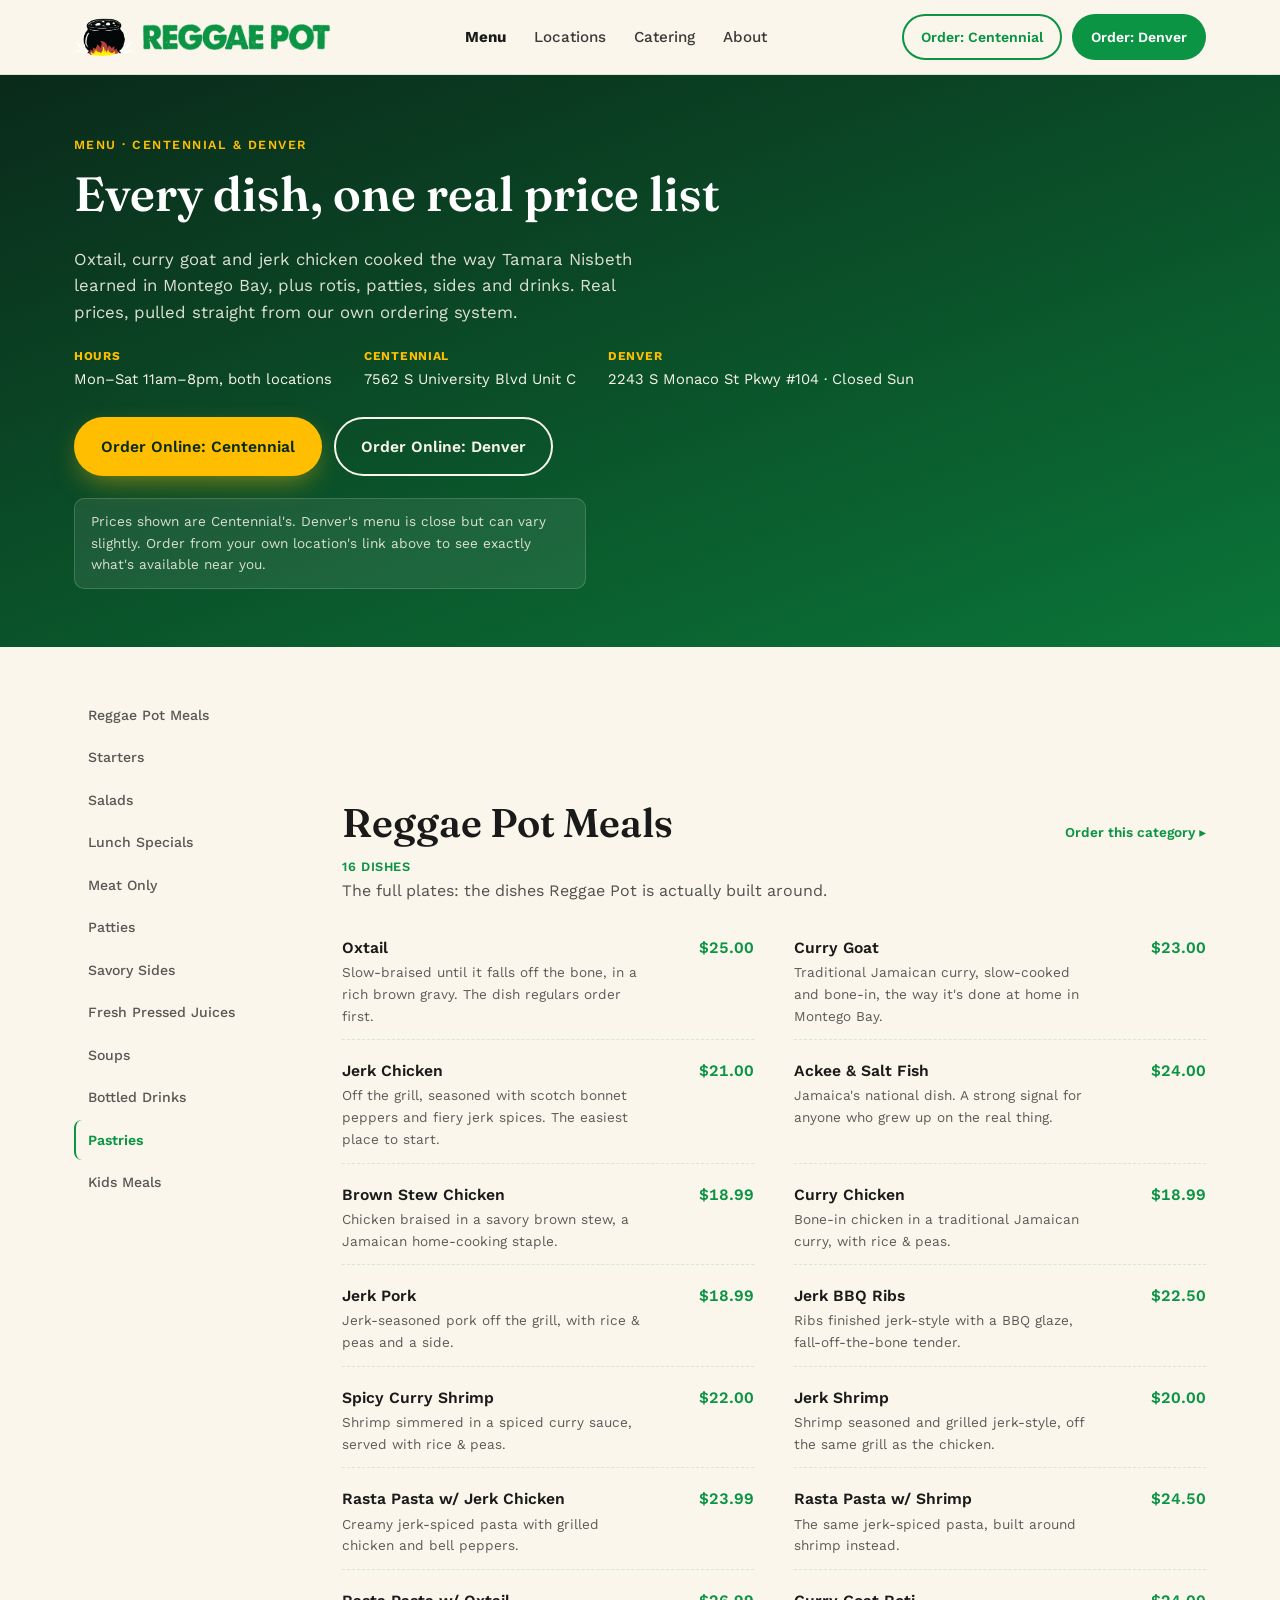
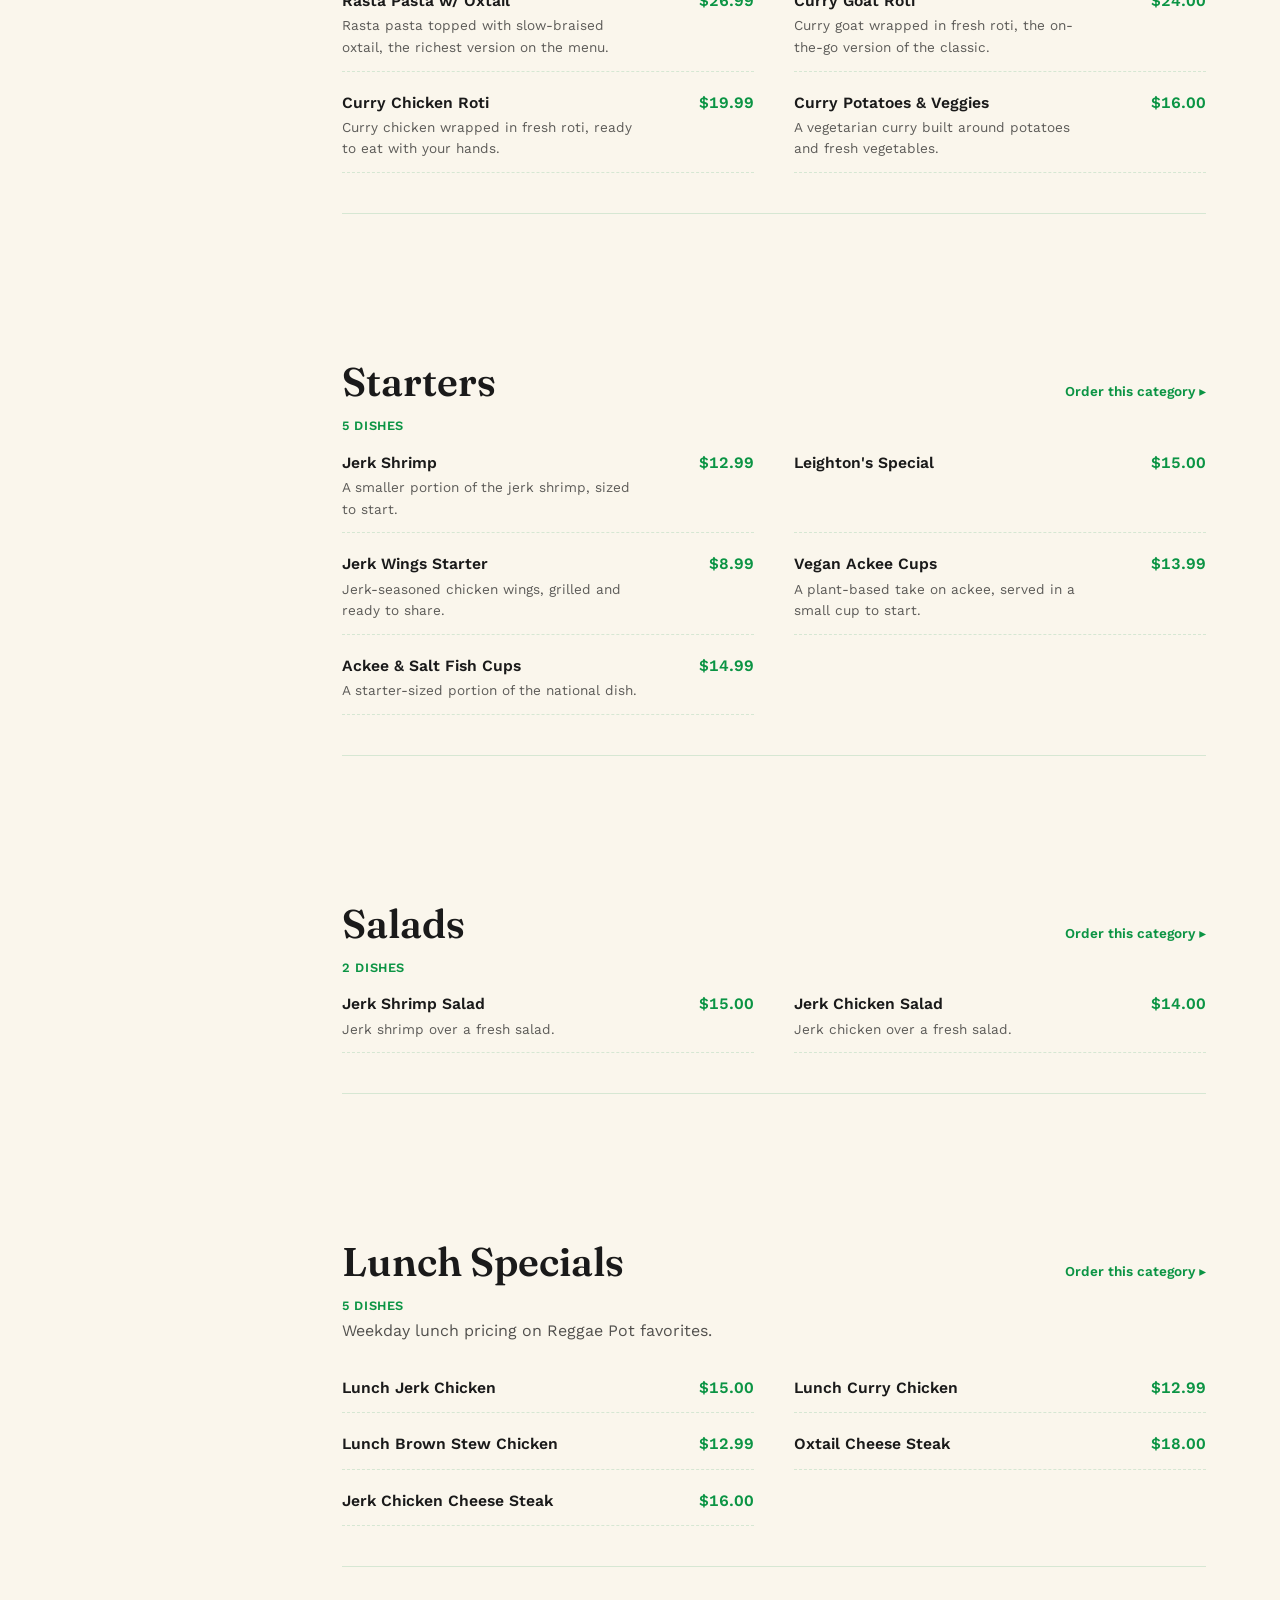
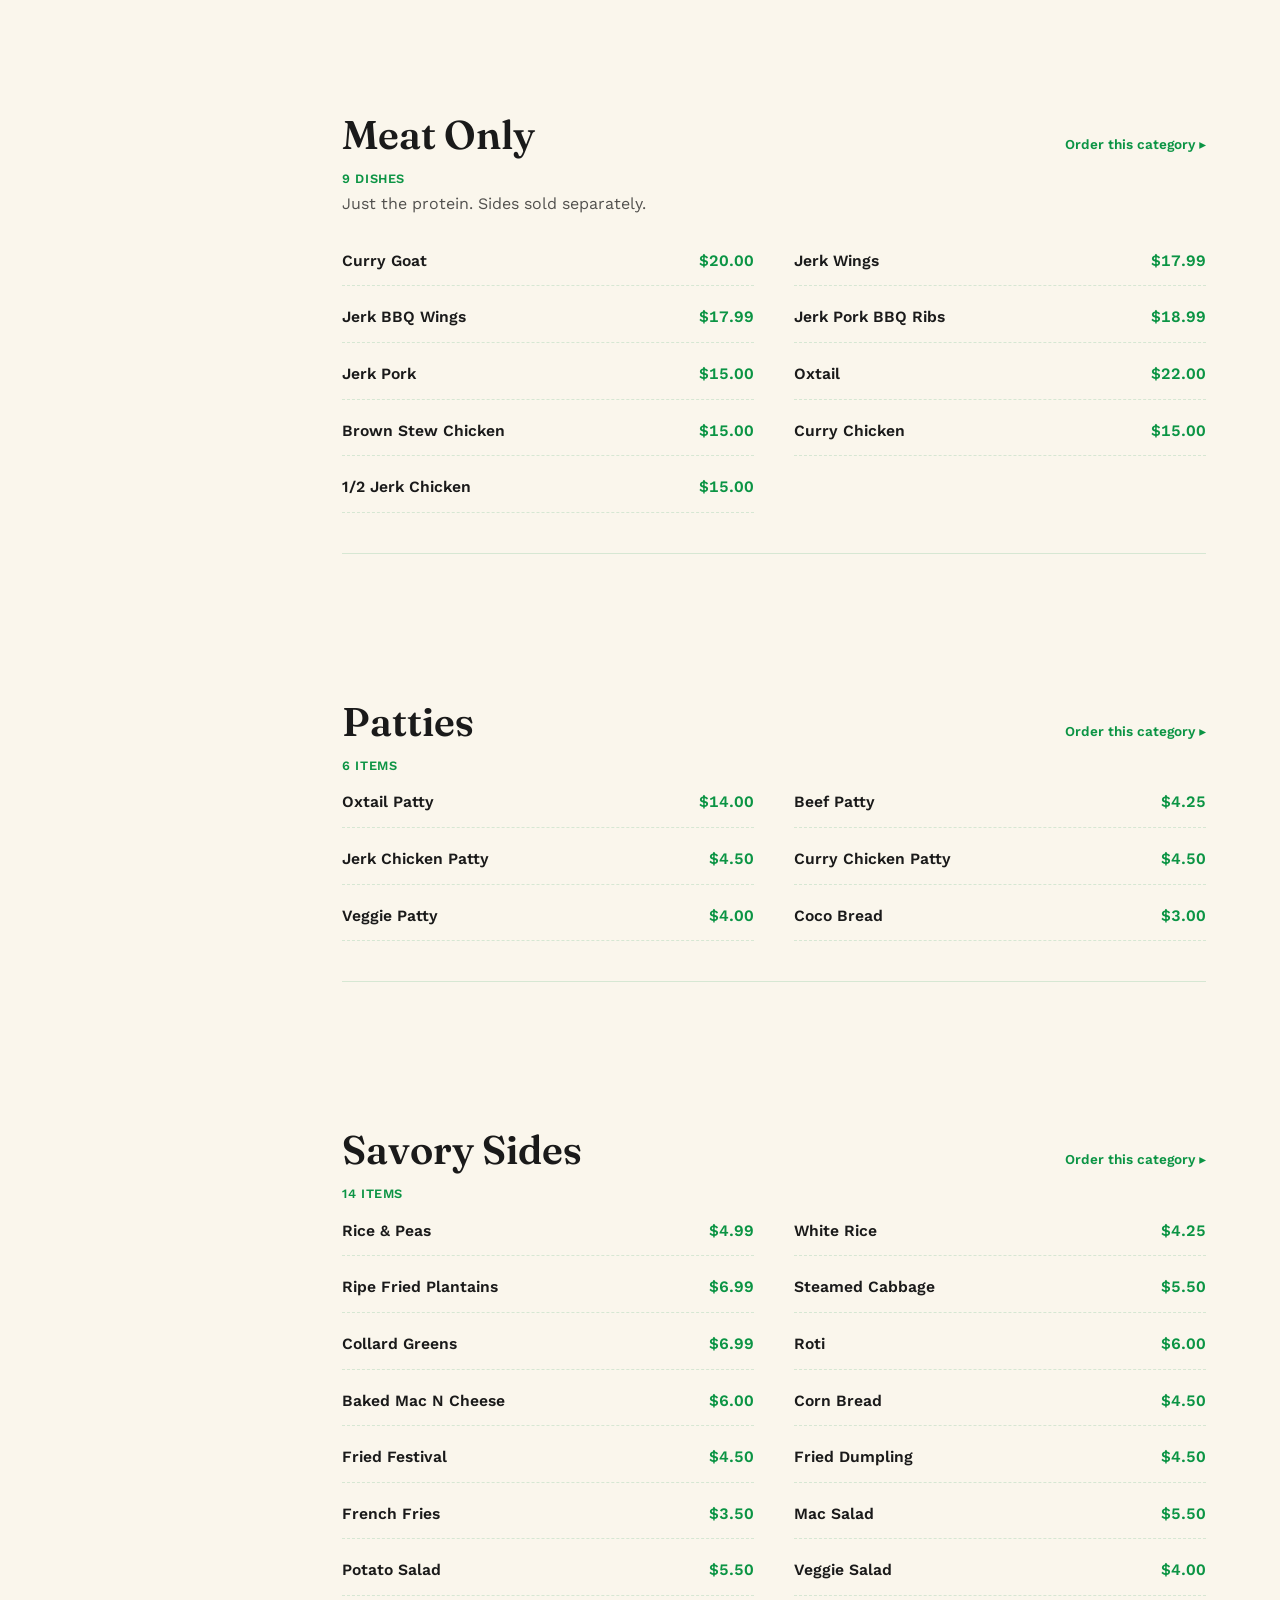
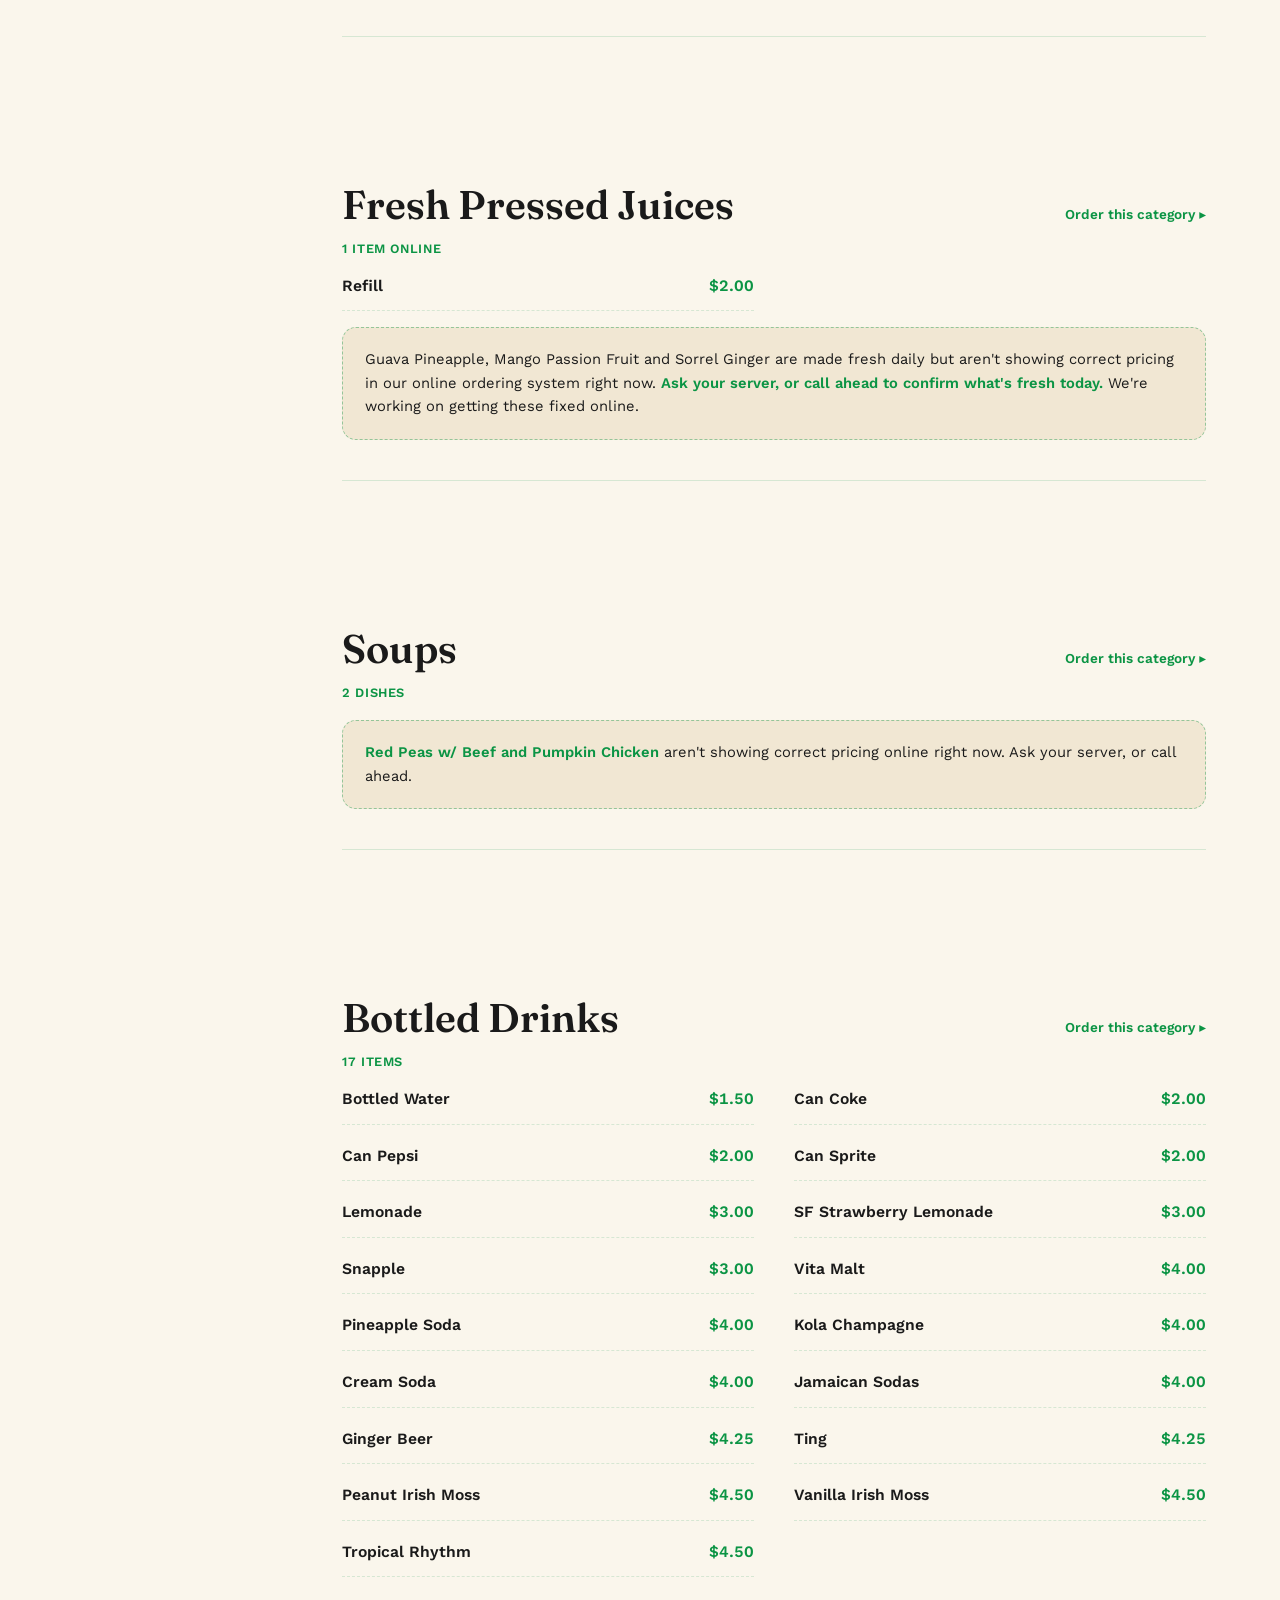
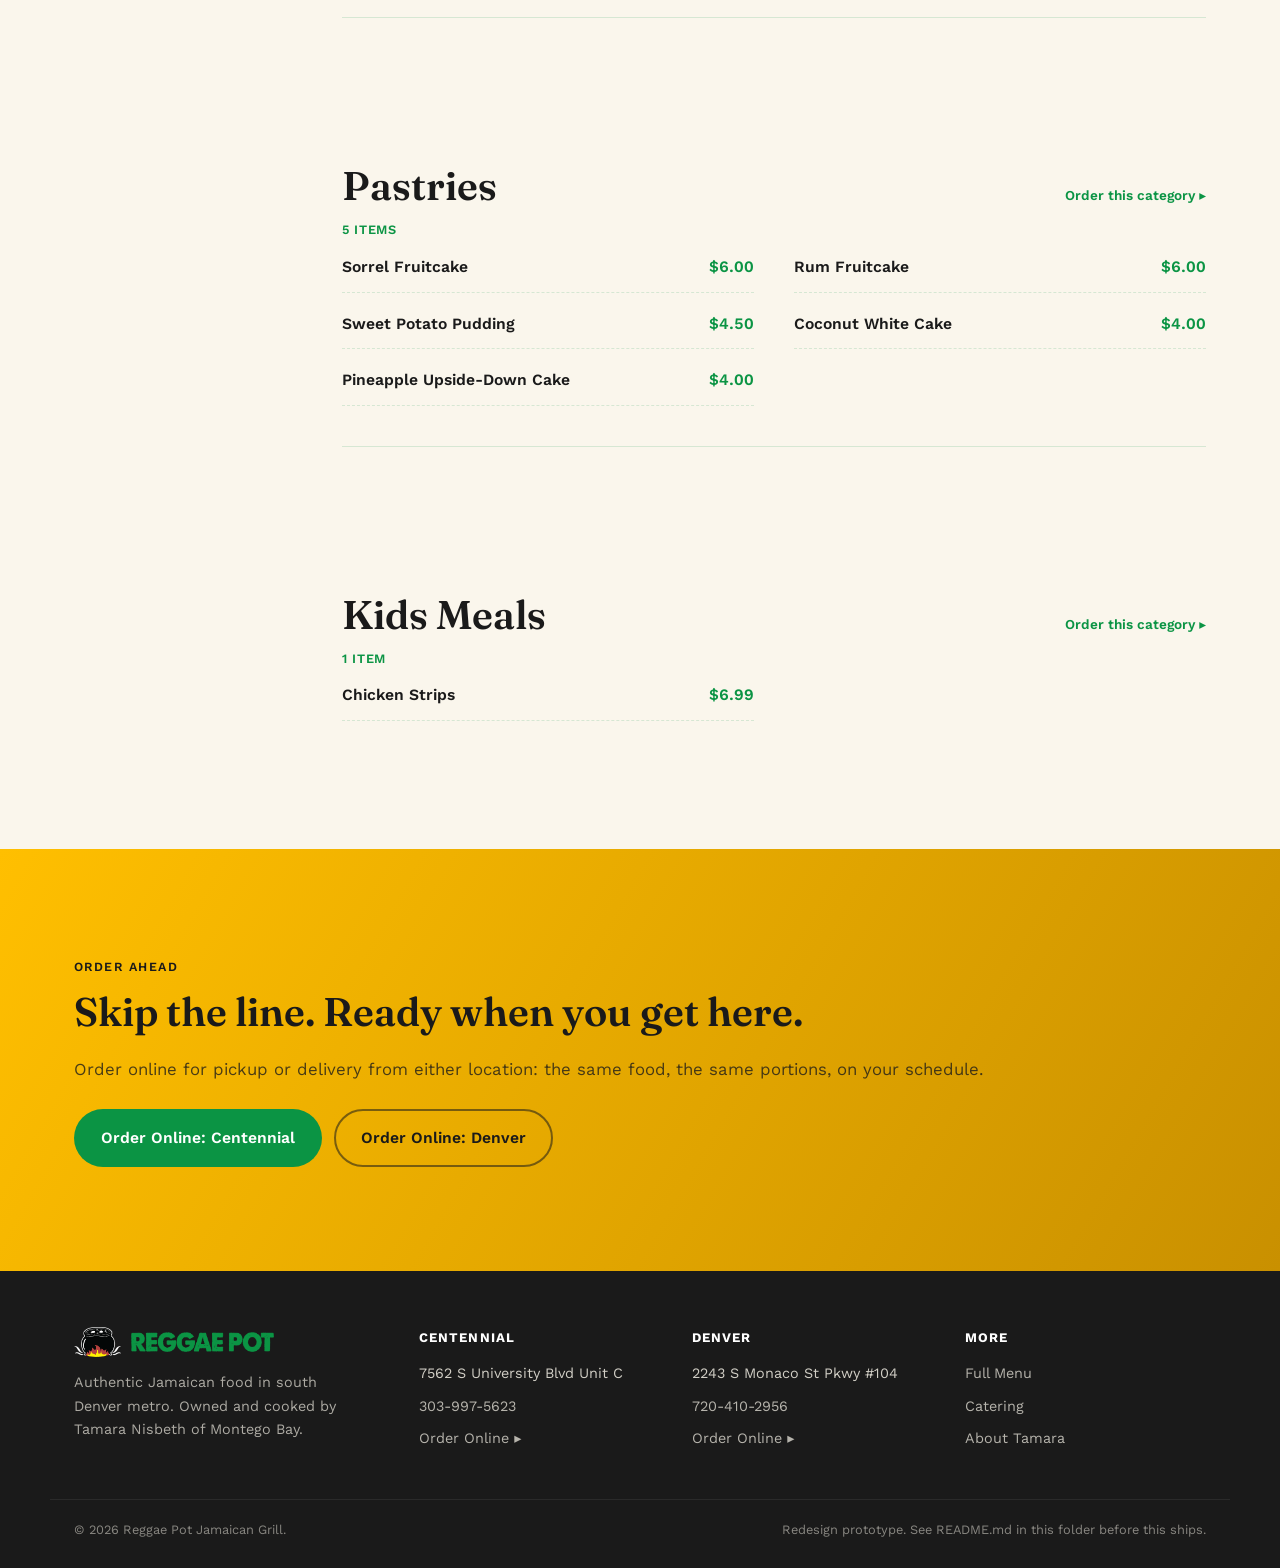
==== commit 51b8e708: "Remove em-dashes from all visible content Replaced em-dashes across both pages with whatever reads n" ====
--- a/menu/index.html
+++ b/menu/index.html
@@ -4,7 +4,7 @@
 <meta charset="UTF-8">
 <meta name="viewport" content="width=device-width, initial-scale=1">
 <title>Jamaican Menu: Oxtail, Curry Goat &amp; Jerk Chicken | Reggae Pot</title>
-<meta name="description" content="The full Reggae Pot menu — oxtail, curry goat, jerk chicken, roti, patties and more, with real prices. Order online for pickup from Centennial or Denver, CO.">
+<meta name="description" content="The full Reggae Pot menu: oxtail, curry goat, jerk chicken, roti, patties and more, with real prices. Order online for pickup from Centennial or Denver, CO.">
 
 <!--
   REDESIGN PROTOTYPE — Reggae Pot Jamaican Grill menu page
@@ -118,17 +118,17 @@
     <div class="wrap">
       <span class="eyebrow">Menu · Centennial &amp; Denver</span>
       <h1>Every dish, one real price list</h1>
-      <p class="lede">Oxtail, curry goat and jerk chicken cooked the way Tamara Nisbeth learned in Montego Bay — plus rotis, patties, sides and drinks. Real prices, pulled straight from our own ordering system.</p>
+      <p class="lede">Oxtail, curry goat and jerk chicken cooked the way Tamara Nisbeth learned in Montego Bay, plus rotis, patties, sides and drinks. Real prices, pulled straight from our own ordering system.</p>
       <div class="menu-meta">
         <div><strong>Hours</strong>Mon–Sat 11am–8pm, both locations</div>
         <div><strong>Centennial</strong>7562 S University Blvd Unit C</div>
         <div><strong>Denver</strong>2243 S Monaco St Pkwy #104 · Closed Sun</div>
       </div>
       <div class="hero-ctas">
-        <a class="btn btn-ember" href="/order/centennial/">Order Online — Centennial</a>
-        <a class="btn btn-outline" href="/order/denver/">Order Online — Denver</a>
+        <a class="btn btn-ember" href="/order/centennial/">Order Online: Centennial</a>
+        <a class="btn btn-outline" href="/order/denver/">Order Online: Denver</a>
       </div>
-      <p class="menu-note">Prices shown are Centennial's. Denver's menu is close but can vary slightly — order from your own location's link above to see exactly what's available near you.</p>
+      <p class="menu-note">Prices shown are Centennial's. Denver's menu is close but can vary slightly. Order from your own location's link above to see exactly what's available near you.</p>
     </div>
   </section>
 
@@ -156,7 +156,7 @@
           <a class="menu-cat-order" href="https://ezoo.app/reggaepotcentennial#cat-WWQKBZJGEMBQ8">Order this category ▸</a>
         </div>
         <span class="menu-cat-count">16 dishes</span>
-        <p class="menu-cat-intro">The full plates — the dishes Reggae Pot is actually built around.</p>
+        <p class="menu-cat-intro">The full plates: the dishes Reggae Pot is actually built around.</p>
         <div class="menu-items">
           <div class="menu-item"><div><div class="menu-item-name">Oxtail</div><div class="menu-item-desc">Slow-braised until it falls off the bone, in a rich brown gravy. The dish regulars order first.</div></div><div class="menu-item-price">$25.00</div></div>
           <div class="menu-item"><div><div class="menu-item-name">Curry Goat</div><div class="menu-item-desc">Traditional Jamaican curry, slow-cooked and bone-in, the way it's done at home in Montego Bay.</div></div><div class="menu-item-price">$23.00</div></div>
@@ -170,7 +170,7 @@
           <div class="menu-item"><div><div class="menu-item-name">Jerk Shrimp</div><div class="menu-item-desc">Shrimp seasoned and grilled jerk-style, off the same grill as the chicken.</div></div><div class="menu-item-price">$20.00</div></div>
           <div class="menu-item"><div><div class="menu-item-name">Rasta Pasta w/ Jerk Chicken</div><div class="menu-item-desc">Creamy jerk-spiced pasta with grilled chicken and bell peppers.</div></div><div class="menu-item-price">$23.99</div></div>
           <div class="menu-item"><div><div class="menu-item-name">Rasta Pasta w/ Shrimp</div><div class="menu-item-desc">The same jerk-spiced pasta, built around shrimp instead.</div></div><div class="menu-item-price">$24.50</div></div>
-          <div class="menu-item"><div><div class="menu-item-name">Rasta Pasta w/ Oxtail</div><div class="menu-item-desc">Rasta pasta topped with slow-braised oxtail — the richest version on the menu.</div></div><div class="menu-item-price">$26.99</div></div>
+          <div class="menu-item"><div><div class="menu-item-name">Rasta Pasta w/ Oxtail</div><div class="menu-item-desc">Rasta pasta topped with slow-braised oxtail, the richest version on the menu.</div></div><div class="menu-item-price">$26.99</div></div>
           <div class="menu-item"><div><div class="menu-item-name">Curry Goat Roti</div><div class="menu-item-desc">Curry goat wrapped in fresh roti, the on-the-go version of the classic.</div></div><div class="menu-item-price">$24.00</div></div>
           <div class="menu-item"><div><div class="menu-item-name">Curry Chicken Roti</div><div class="menu-item-desc">Curry chicken wrapped in fresh roti, ready to eat with your hands.</div></div><div class="menu-item-price">$19.99</div></div>
           <div class="menu-item"><div><div class="menu-item-name">Curry Potatoes &amp; Veggies</div><div class="menu-item-desc">A vegetarian curry built around potatoes and fresh vegetables.</div></div><div class="menu-item-price">$16.00</div></div>
@@ -226,7 +226,7 @@
           <a class="menu-cat-order" href="https://ezoo.app/reggaepotcentennial#cat-0QCWXDE6Y8372">Order this category ▸</a>
         </div>
         <span class="menu-cat-count">9 dishes</span>
-        <p class="menu-cat-intro">Just the protein — sides sold separately.</p>
+        <p class="menu-cat-intro">Just the protein. Sides sold separately.</p>
         <div class="menu-items">
           <div class="menu-item"><div class="menu-item-name">Curry Goat</div><div class="menu-item-price">$20.00</div></div>
           <div class="menu-item"><div class="menu-item-name">Jerk Wings</div><div class="menu-item-price">$17.99</div></div>
@@ -290,7 +290,7 @@
           <div class="menu-item"><div class="menu-item-name">Refill</div><div class="menu-item-price">$2.00</div></div>
         </div>
         <div class="menu-callout">
-          <p>Guava Pineapple, Mango Passion Fruit and Sorrel Ginger are made fresh daily but aren't showing correct pricing in our online ordering system right now — <span class="flavors">ask your server, or call ahead to confirm what's fresh today.</span> We're working on getting these fixed online. <!-- PLACEHOLDER: remove this callout once Clover/ezoo catalog pricing is fixed for these three items, per the Sep 3 audit's $0.00 finding --></p>
+          <p>Guava Pineapple, Mango Passion Fruit and Sorrel Ginger are made fresh daily but aren't showing correct pricing in our online ordering system right now. <span class="flavors">Ask your server, or call ahead to confirm what's fresh today.</span> We're working on getting these fixed online. <!-- PLACEHOLDER: remove this callout once Clover/ezoo catalog pricing is fixed for these three items, per the Sep 3 audit's $0.00 finding --></p>
         </div>
       </section>
 
@@ -301,7 +301,7 @@
         </div>
         <span class="menu-cat-count">2 dishes</span>
         <div class="menu-callout">
-          <p><span class="flavors">Red Peas w/ Beef and Pumpkin Chicken</span> aren't showing correct pricing online right now — ask your server, or call ahead. <!-- PLACEHOLDER: same $0.00 catalog issue as the juices above --></p>
+          <p><span class="flavors">Red Peas w/ Beef and Pumpkin Chicken</span> aren't showing correct pricing online right now. Ask your server, or call ahead. <!-- PLACEHOLDER: same $0.00 catalog issue as the juices above --></p>
         </div>
       </section>
 
@@ -366,10 +366,10 @@
     <div class="wrap">
       <span class="eyebrow">Order ahead</span>
       <h2>Skip the line. Ready when you get here.</h2>
-      <p class="lede">Order online for pickup or delivery from either location — the same food, the same portions, on your schedule.</p>
+      <p class="lede">Order online for pickup or delivery from either location: the same food, the same portions, on your schedule.</p>
       <div class="hero-ctas">
-        <a class="btn" style="background:var(--green); color:#fff;" href="/order/centennial/">Order Online — Centennial</a>
-        <a class="btn btn-outline" href="/order/denver/">Order Online — Denver</a>
+        <a class="btn" style="background:var(--green); color:#fff;" href="/order/centennial/">Order Online: Centennial</a>
+        <a class="btn btn-outline" href="/order/denver/">Order Online: Denver</a>
       </div>
     </div>
   </section>
@@ -412,7 +412,7 @@
   </div>
   <div class="wrap foot-bottom">
     <span>© 2026 Reggae Pot Jamaican Grill.</span>
-    <span>Redesign prototype — see README.md in this folder before this ships.</span>
+    <span>Redesign prototype. See README.md in this folder before this ships.</span>
   </div>
 </footer>
 
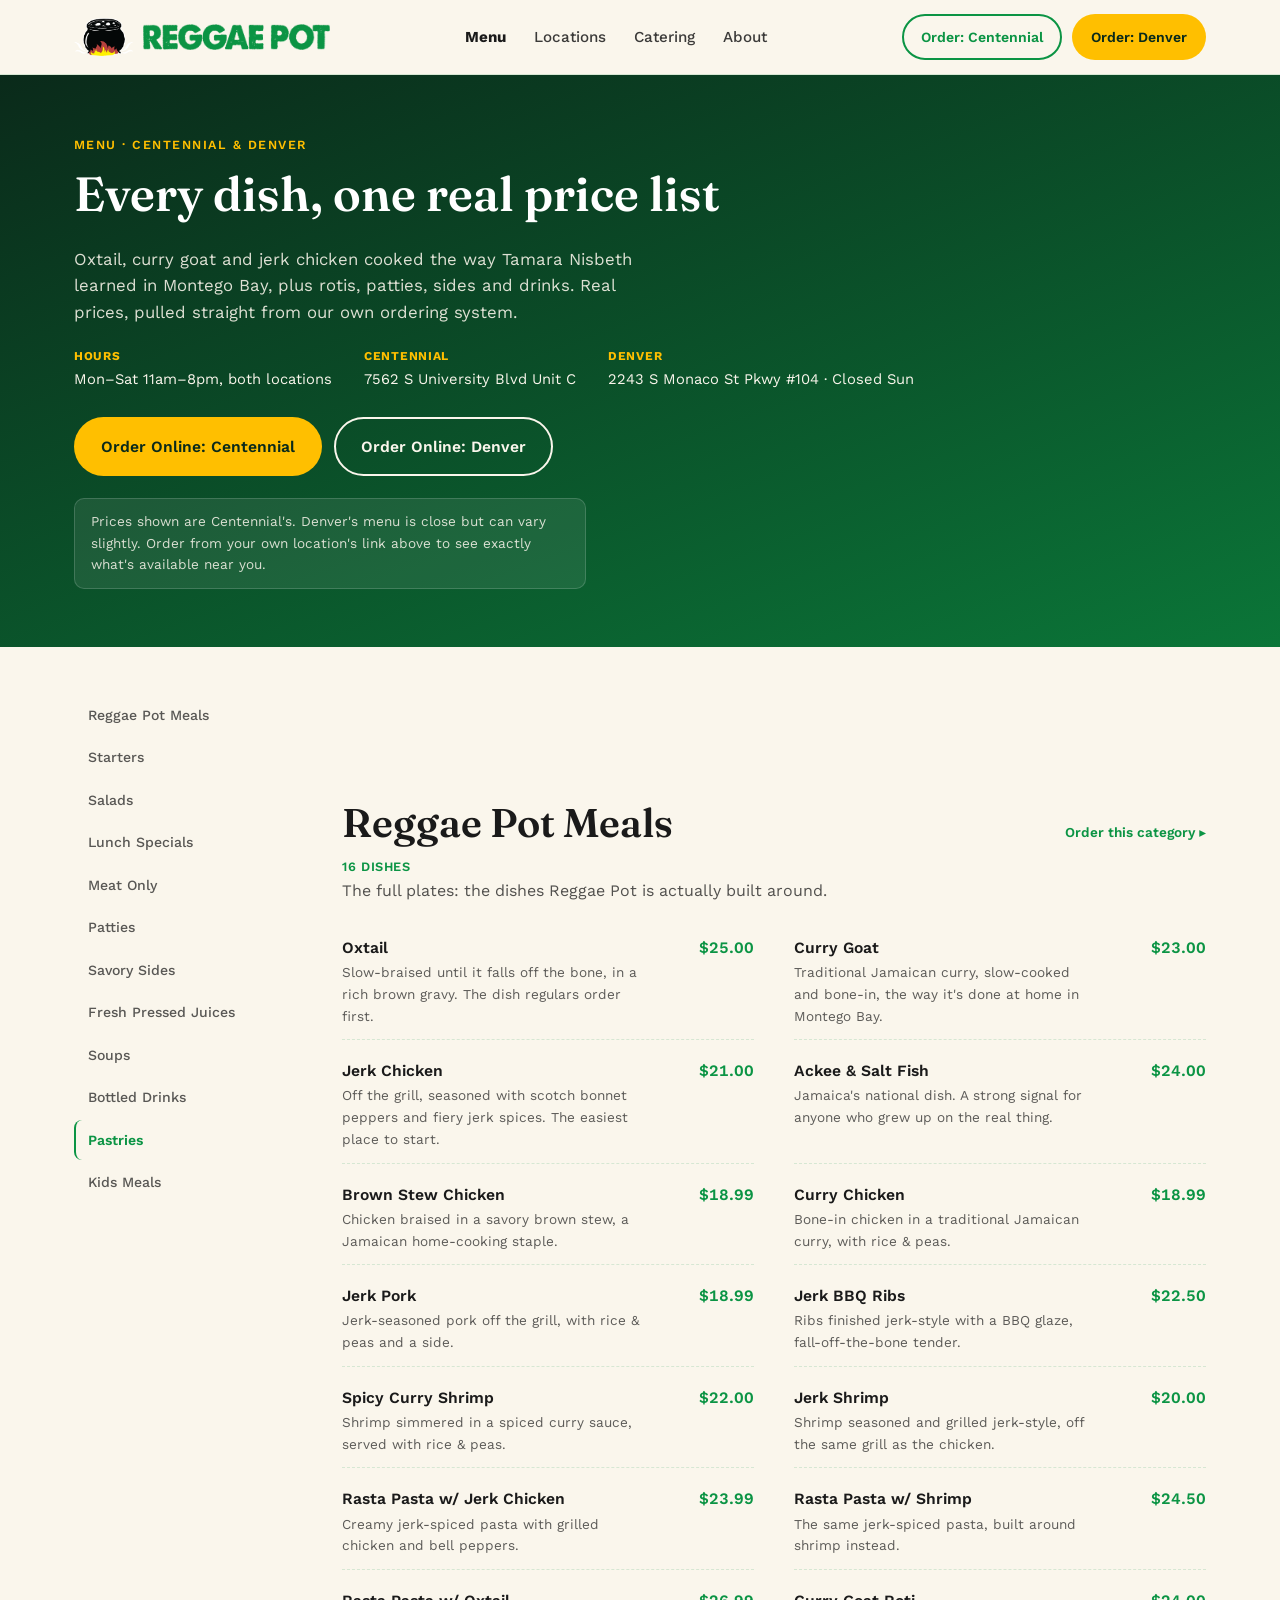
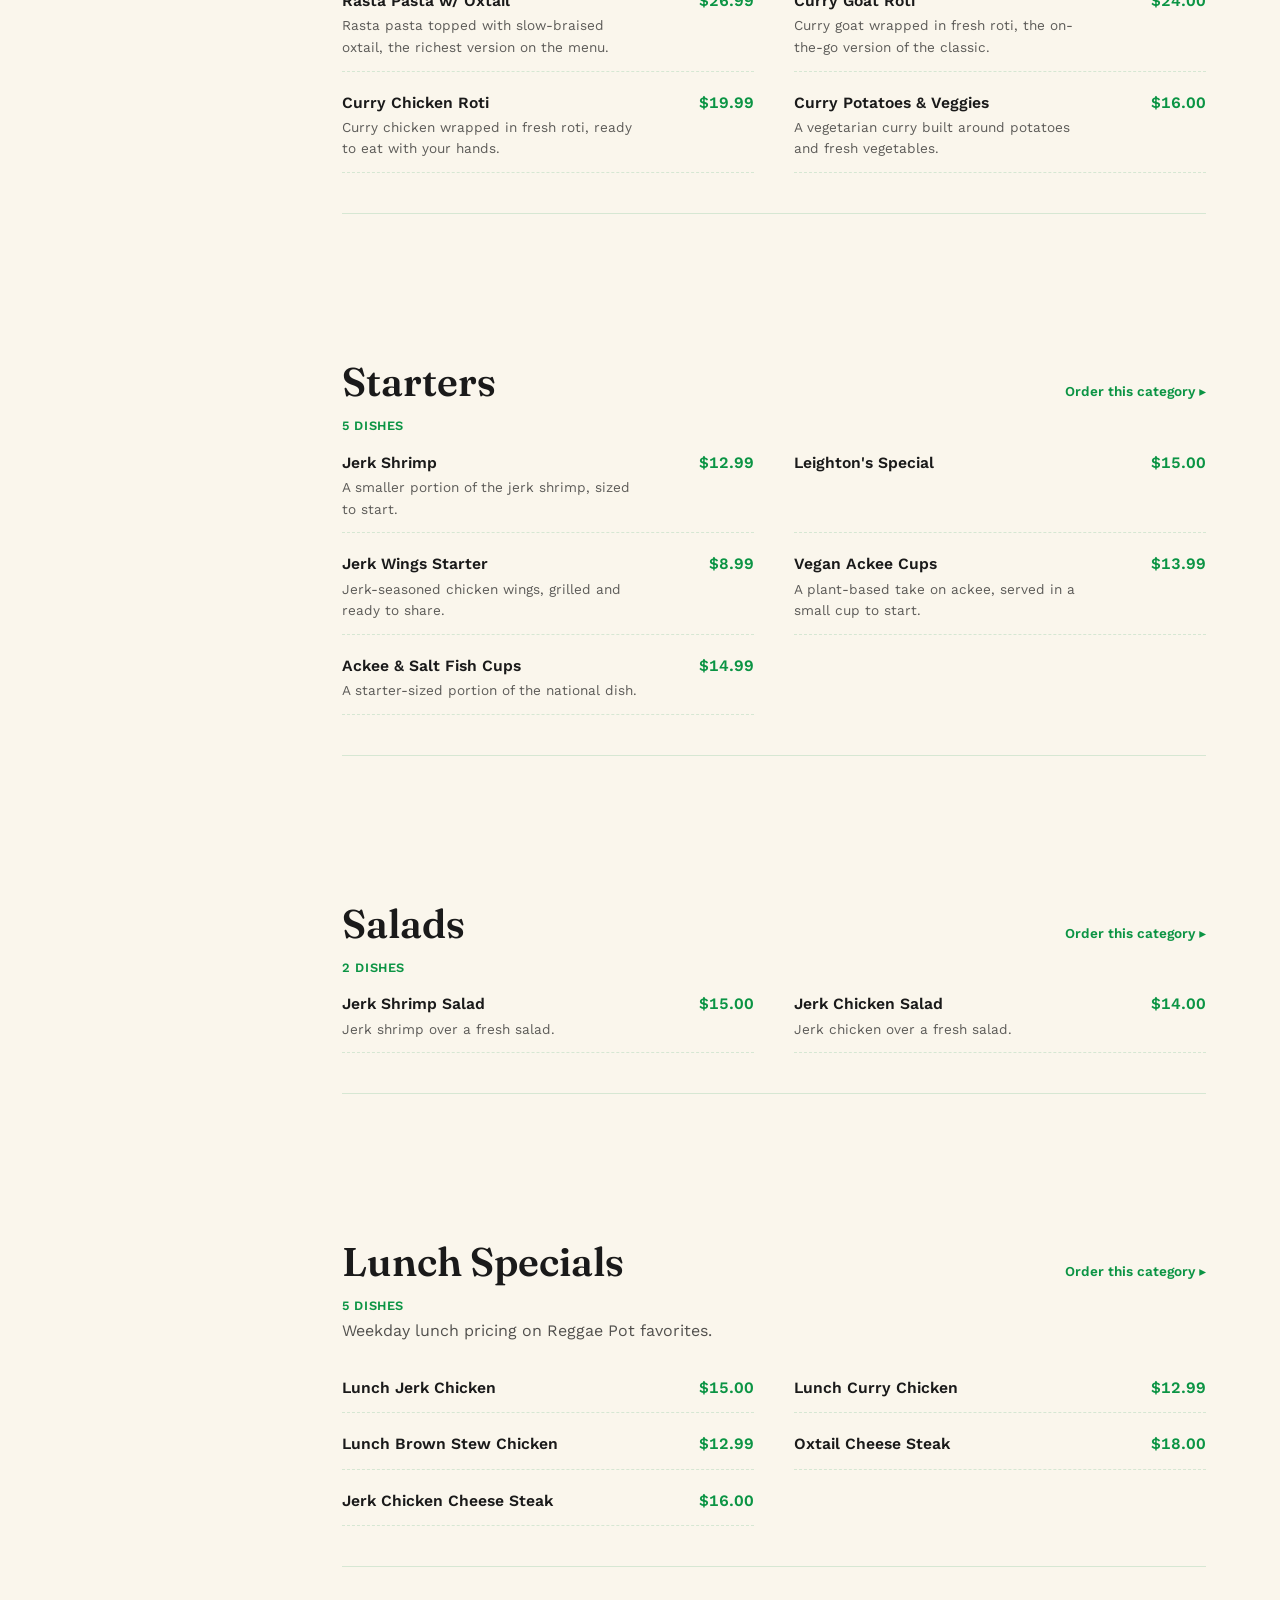
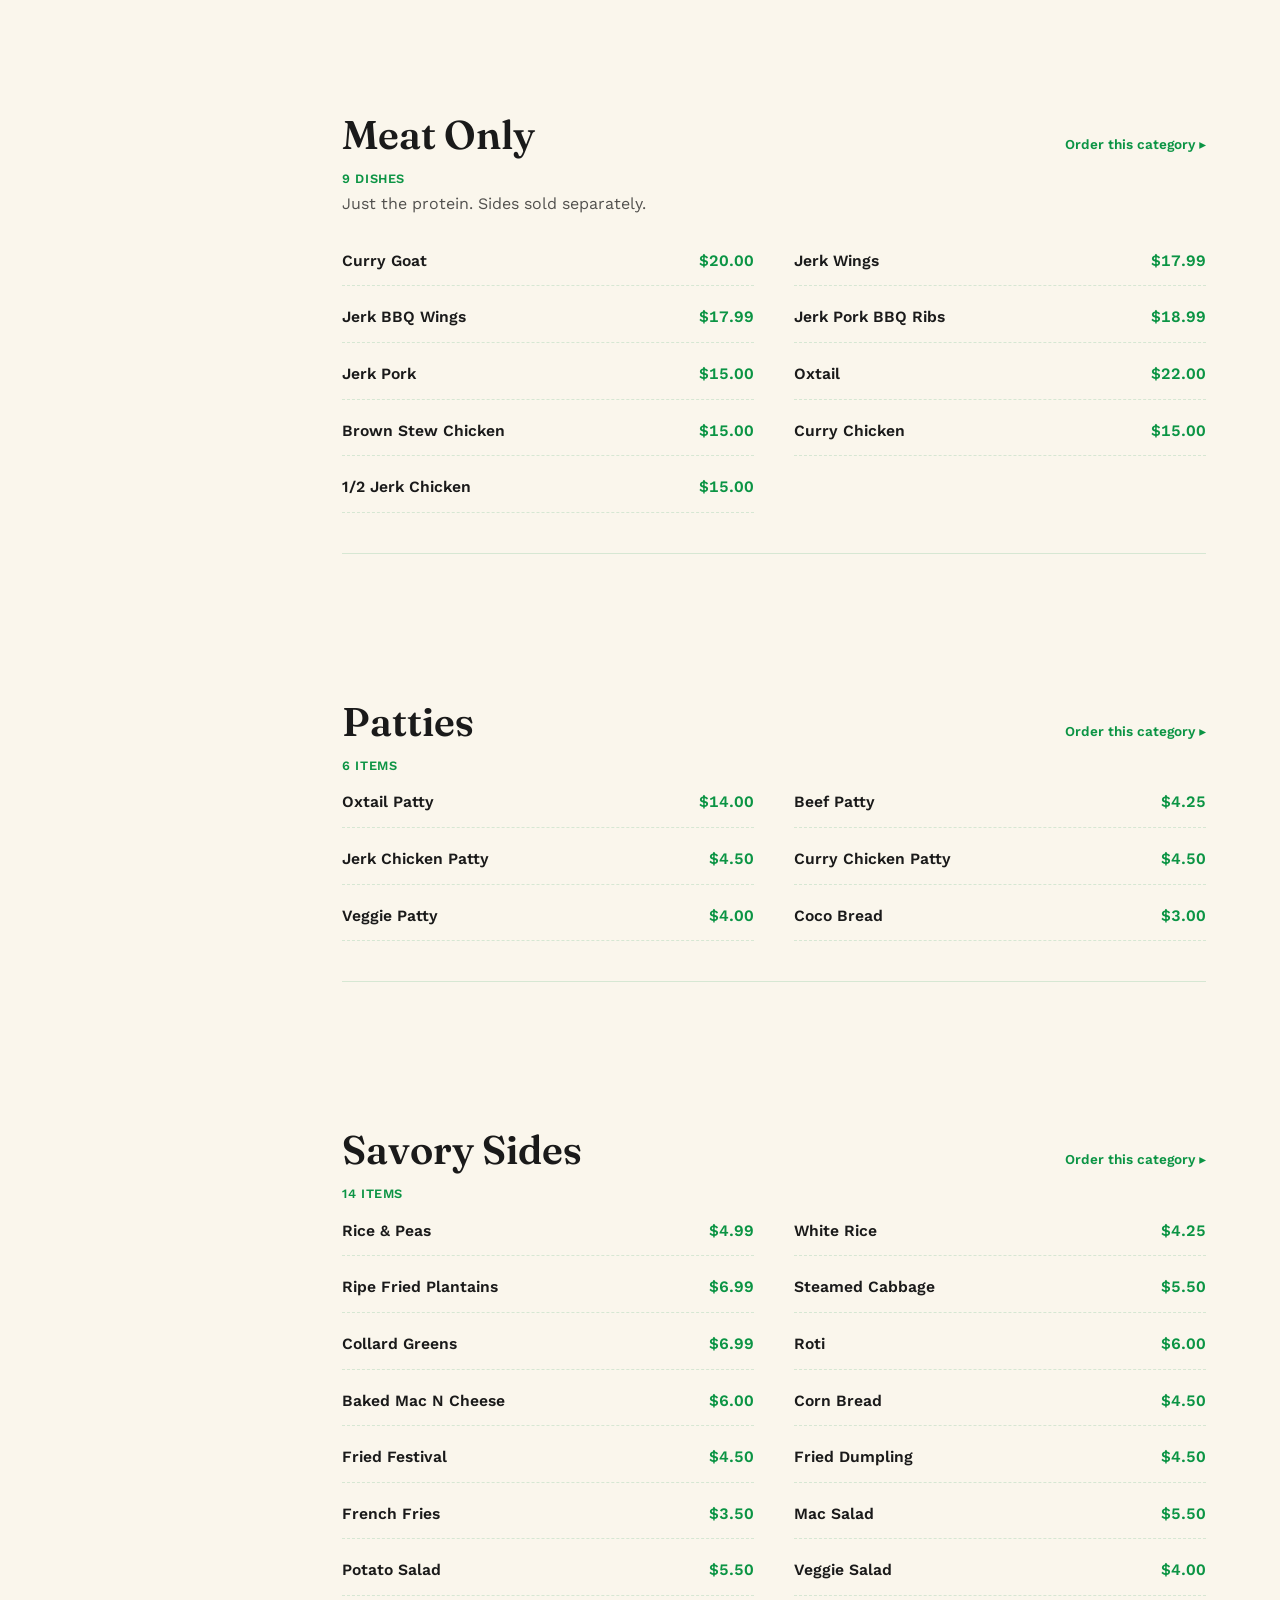
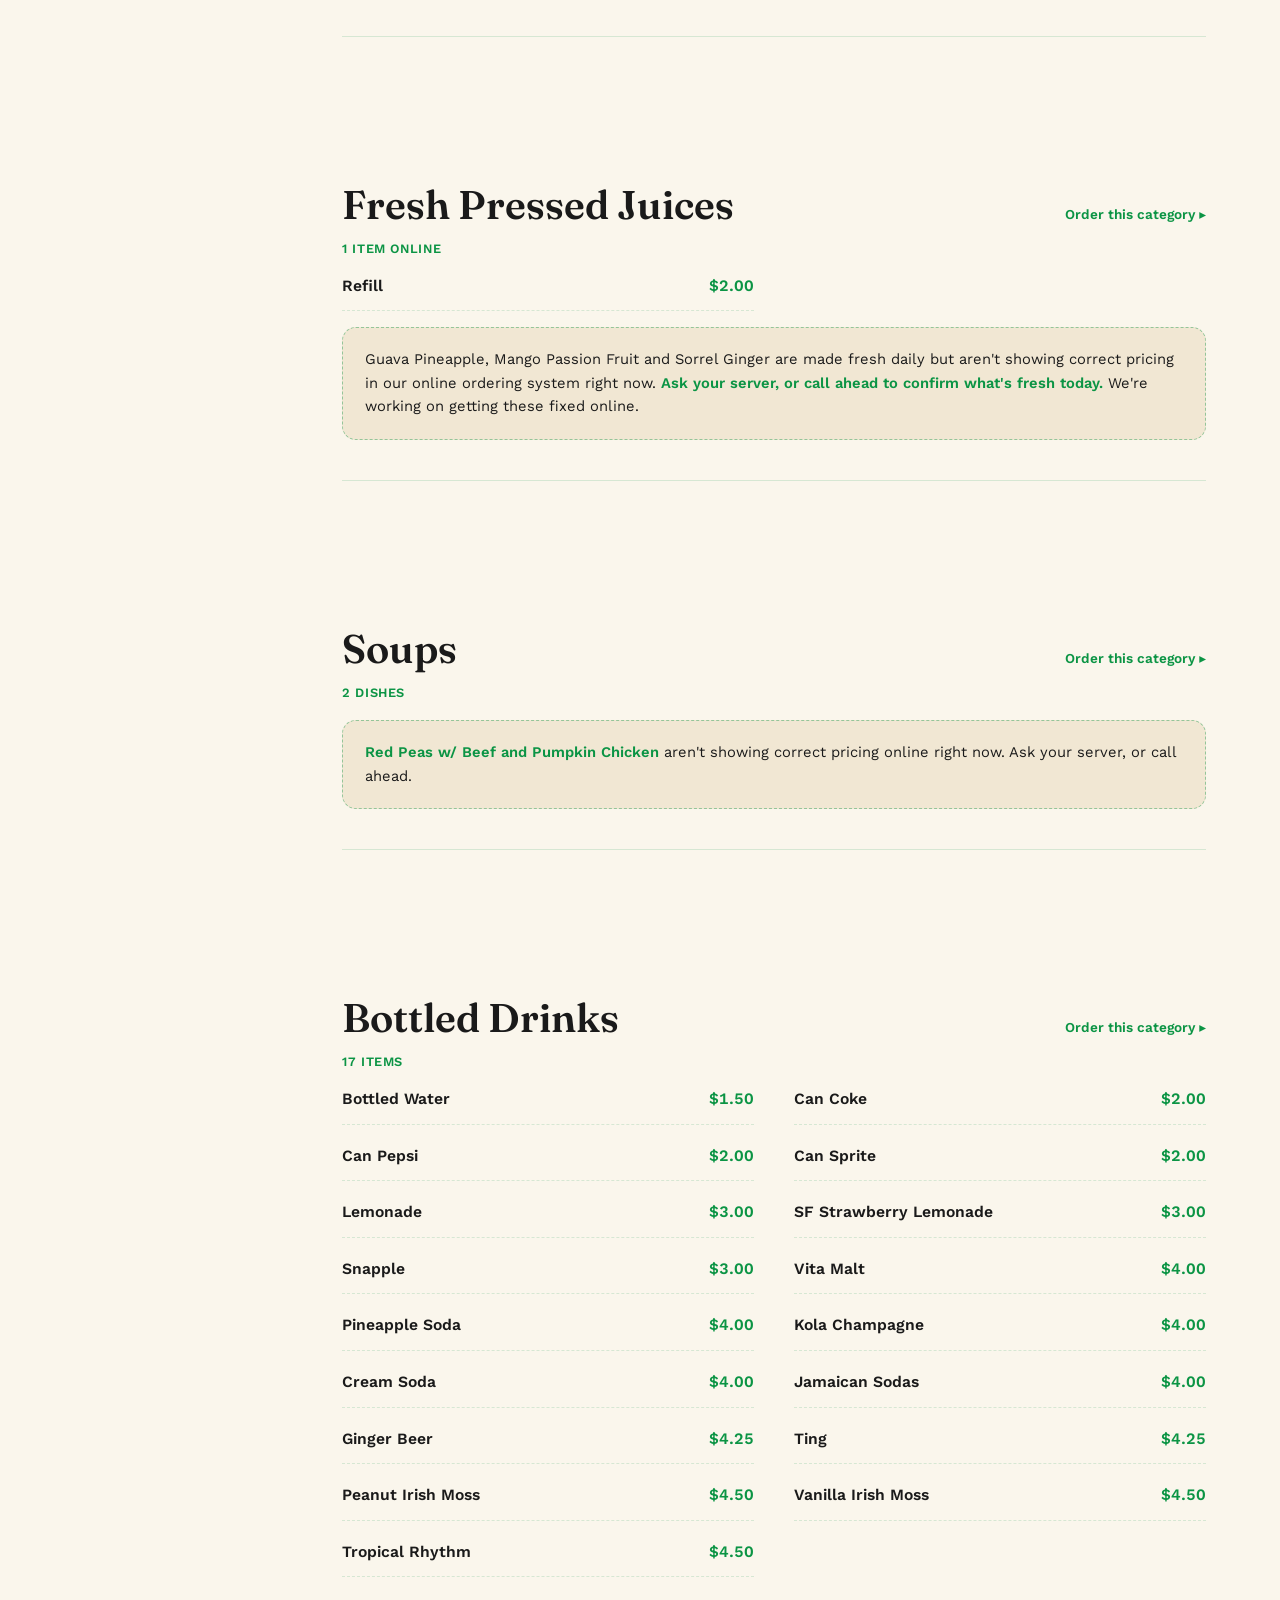
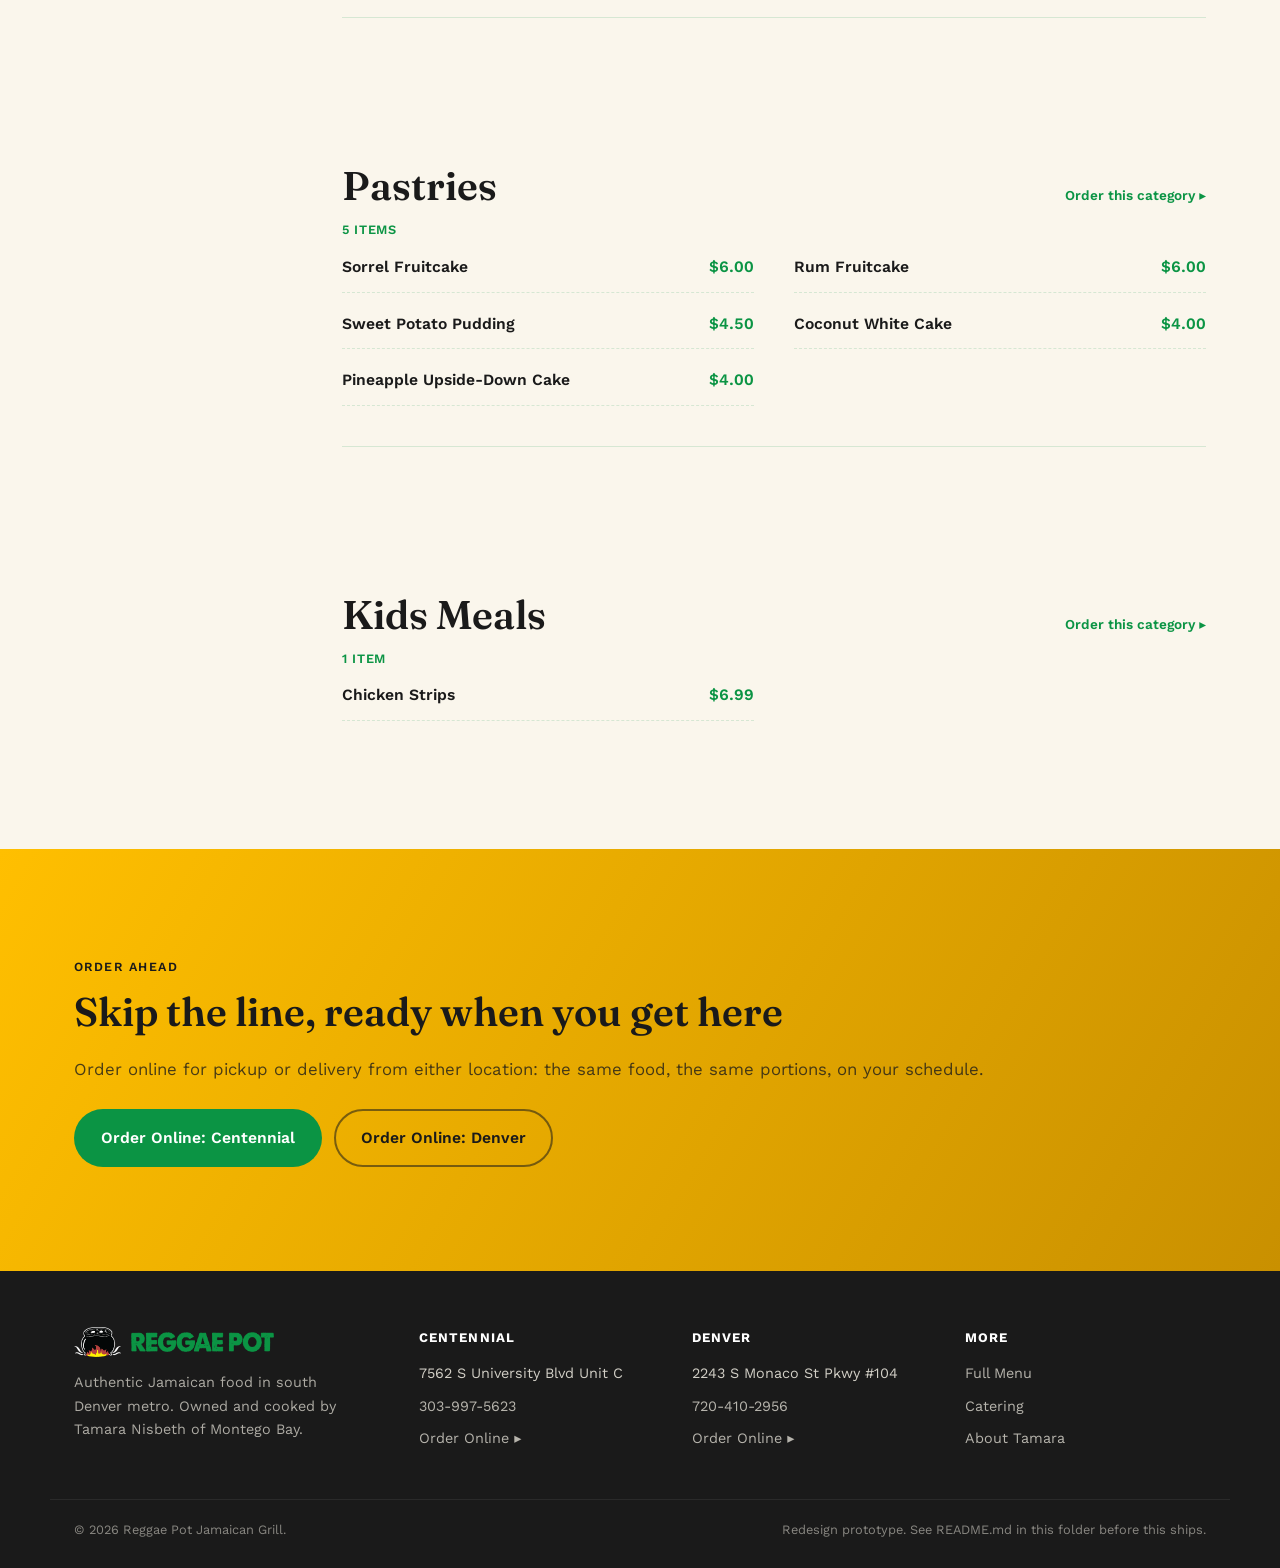
==== commit 34832024: "Remove periods from headings Every h1/h2 on both pages read as a full-stopped sentence (or two), whi" ====
--- a/menu/index.html
+++ b/menu/index.html
@@ -365,7 +365,7 @@
   <section class="final-cta">
     <div class="wrap">
       <span class="eyebrow">Order ahead</span>
-      <h2>Skip the line. Ready when you get here.</h2>
+      <h2>Skip the line, ready when you get here</h2>
       <p class="lede">Order online for pickup or delivery from either location: the same food, the same portions, on your schedule.</p>
       <div class="hero-ctas">
         <a class="btn" style="background:var(--green); color:#fff;" href="/order/centennial/">Order Online: Centennial</a>
--- a/assets/site.css
+++ b/assets/site.css
@@ -55,8 +55,14 @@
     transition:transform 0.15s ease, box-shadow 0.15s ease, background-color 0.15s ease;
   }
   .btn:active{transform:translateY(1px);}
-  .btn-ember{background:var(--green); color:#fff;}
-  .btn-ember:hover{background:var(--green-hover); box-shadow:0 8px 22px -8px rgba(11,148,68,0.55);}
+  /* One consistent color for the primary Order Online button everywhere on the site —
+     previously gold only inside the hero (and anywhere reusing its CTA-row class) but
+     plain green elsewhere (header, Locations cards), which read as two different
+     "primary" colors depending on section. Per Brian's standing requirement across all
+     Magister redesigns: "Make the Order Online CTA prominent and use the same button
+     color throughout." */
+  .btn-ember{background:var(--gold); color:var(--green-deep);}
+  .btn-ember:hover{background:#fff; box-shadow:0 12px 32px -8px rgba(255,191,0,0.7);}
   .btn-outline{background:transparent; border-color:currentColor;}
   .btn-outline:hover{background:rgba(255,255,255,0.08);}
   .btn-outline-dark{background:transparent; border-color:var(--green); color:var(--green);}
@@ -149,15 +155,6 @@
   .hero-text .hero-benefits{justify-content:center;}
   .hero-benefits li{display:flex; align-items:center; gap:7px;}
   .hero-benefits li::before{content:"✓"; color:var(--gold); font-weight:700;}
-  /* Highlighted order button: gold instead of green so it actually pops against the
-     dark green hero, rather than a green button nearly disappearing into a green
-     backdrop. Scoped to the hero only — every other Order Online button sitewide
-     (header, locations, footer, final CTA) keeps the standard green treatment. */
-  .hero-ctas .btn-ember{
-    background:var(--gold); color:var(--green-deep);
-    box-shadow:0 10px 28px -8px rgba(255,191,0,0.55);
-  }
-  .hero-ctas .btn-ember:hover{background:#fff; box-shadow:0 12px 32px -8px rgba(255,191,0,0.7);}
   .hero-quote{
     padding:16px 18px; border-radius:var(--radius);
     background:rgba(255,255,255,0.08); border:1px solid rgba(255,255,255,0.14);
@@ -336,6 +333,12 @@
   .final-cta h2{color:var(--ink);}
   .final-cta p.lede{color:rgba(26,26,26,0.78); font-size:1.05rem;}
   .final-cta .btn-outline{border-color:rgba(26,26,26,0.55); color:var(--ink);}
+  /* Same gold button as everywhere else (per the site-wide consistent-CTA-color rule),
+     but this is the one section where the background is ALSO gold — a plain gold-on-gold
+     fill would vanish, so it gets a dark border here for definition. Background and text
+     color are identical to every other Order Online button on the site; only the border
+     changes, and only because this section's background genuinely requires it. */
+  .final-cta .btn-ember{border-color:rgba(26,26,26,0.4); box-shadow:0 8px 20px -10px rgba(26,26,26,0.35);}
 
   /* ---------- Footer ---------- */
   footer{background:var(--ink); color:rgba(250,246,236,0.82); padding-block:56px 28px; font-size:0.9rem;}
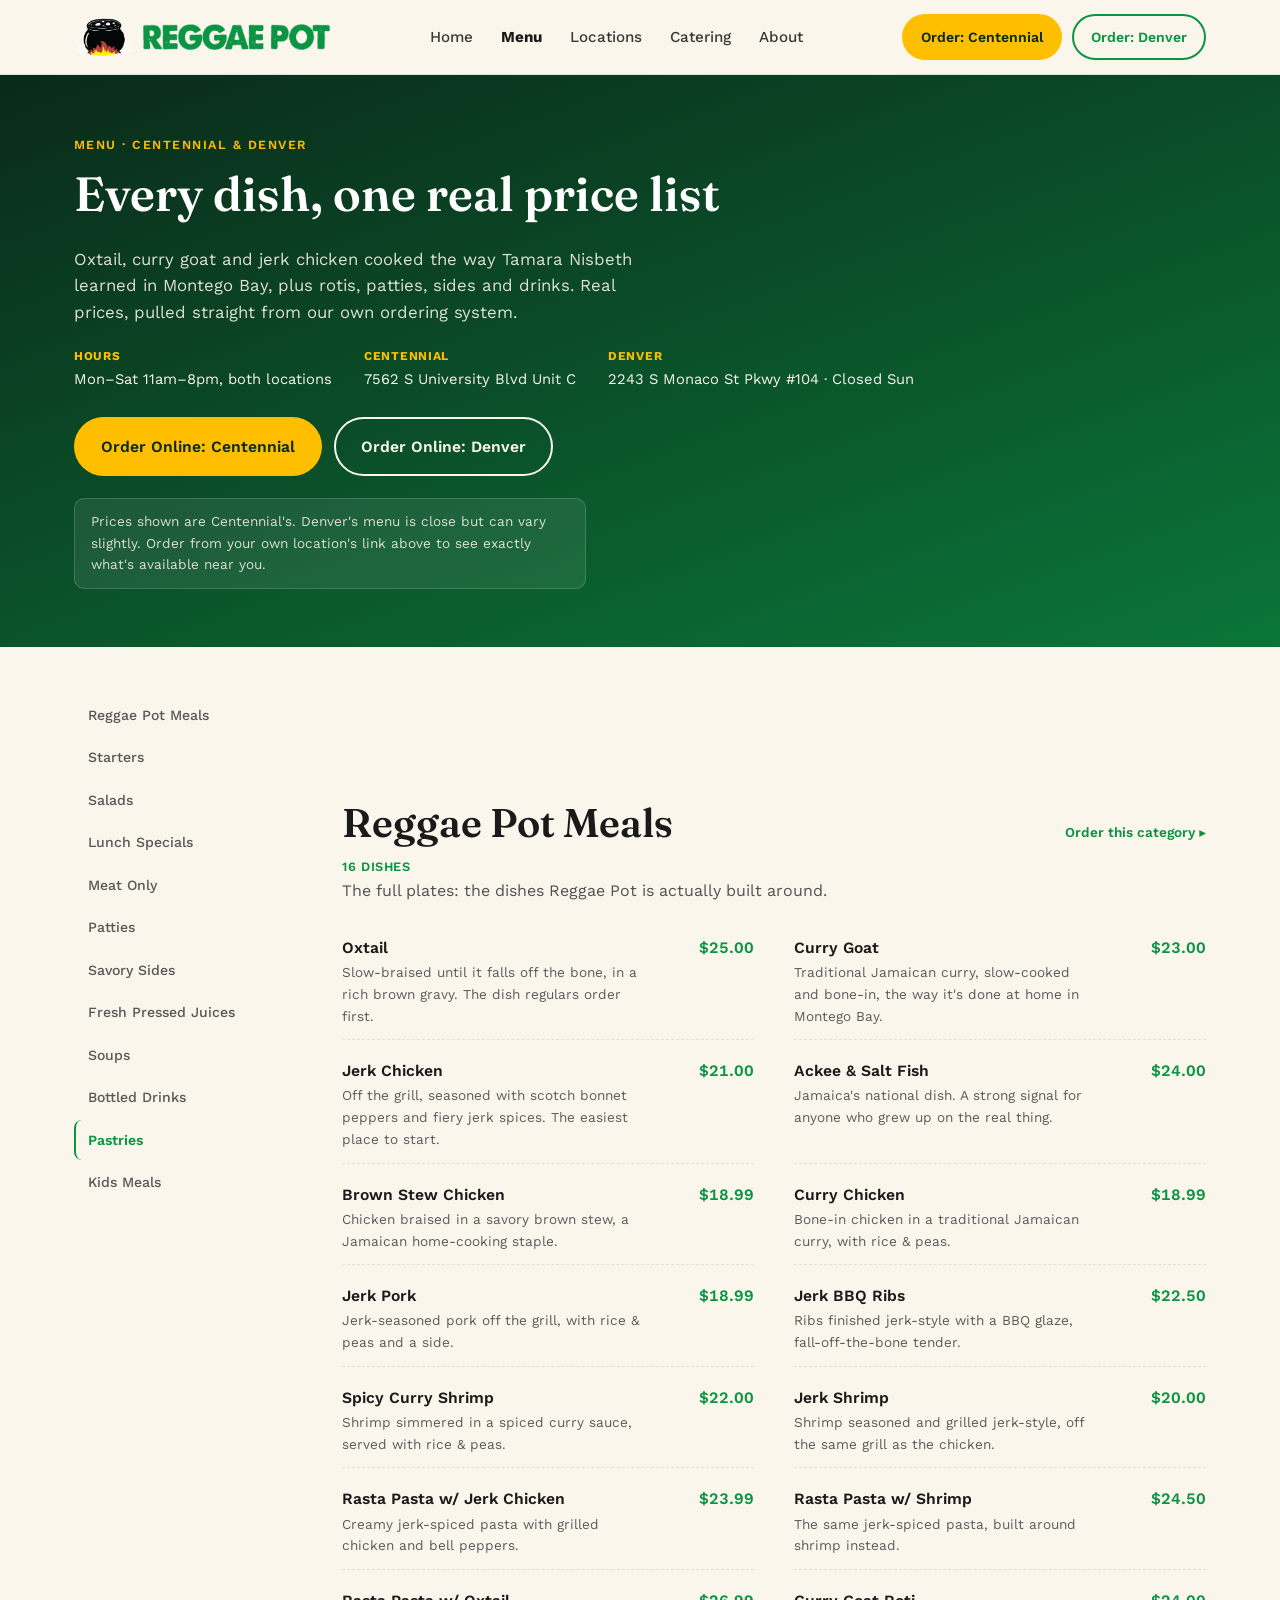
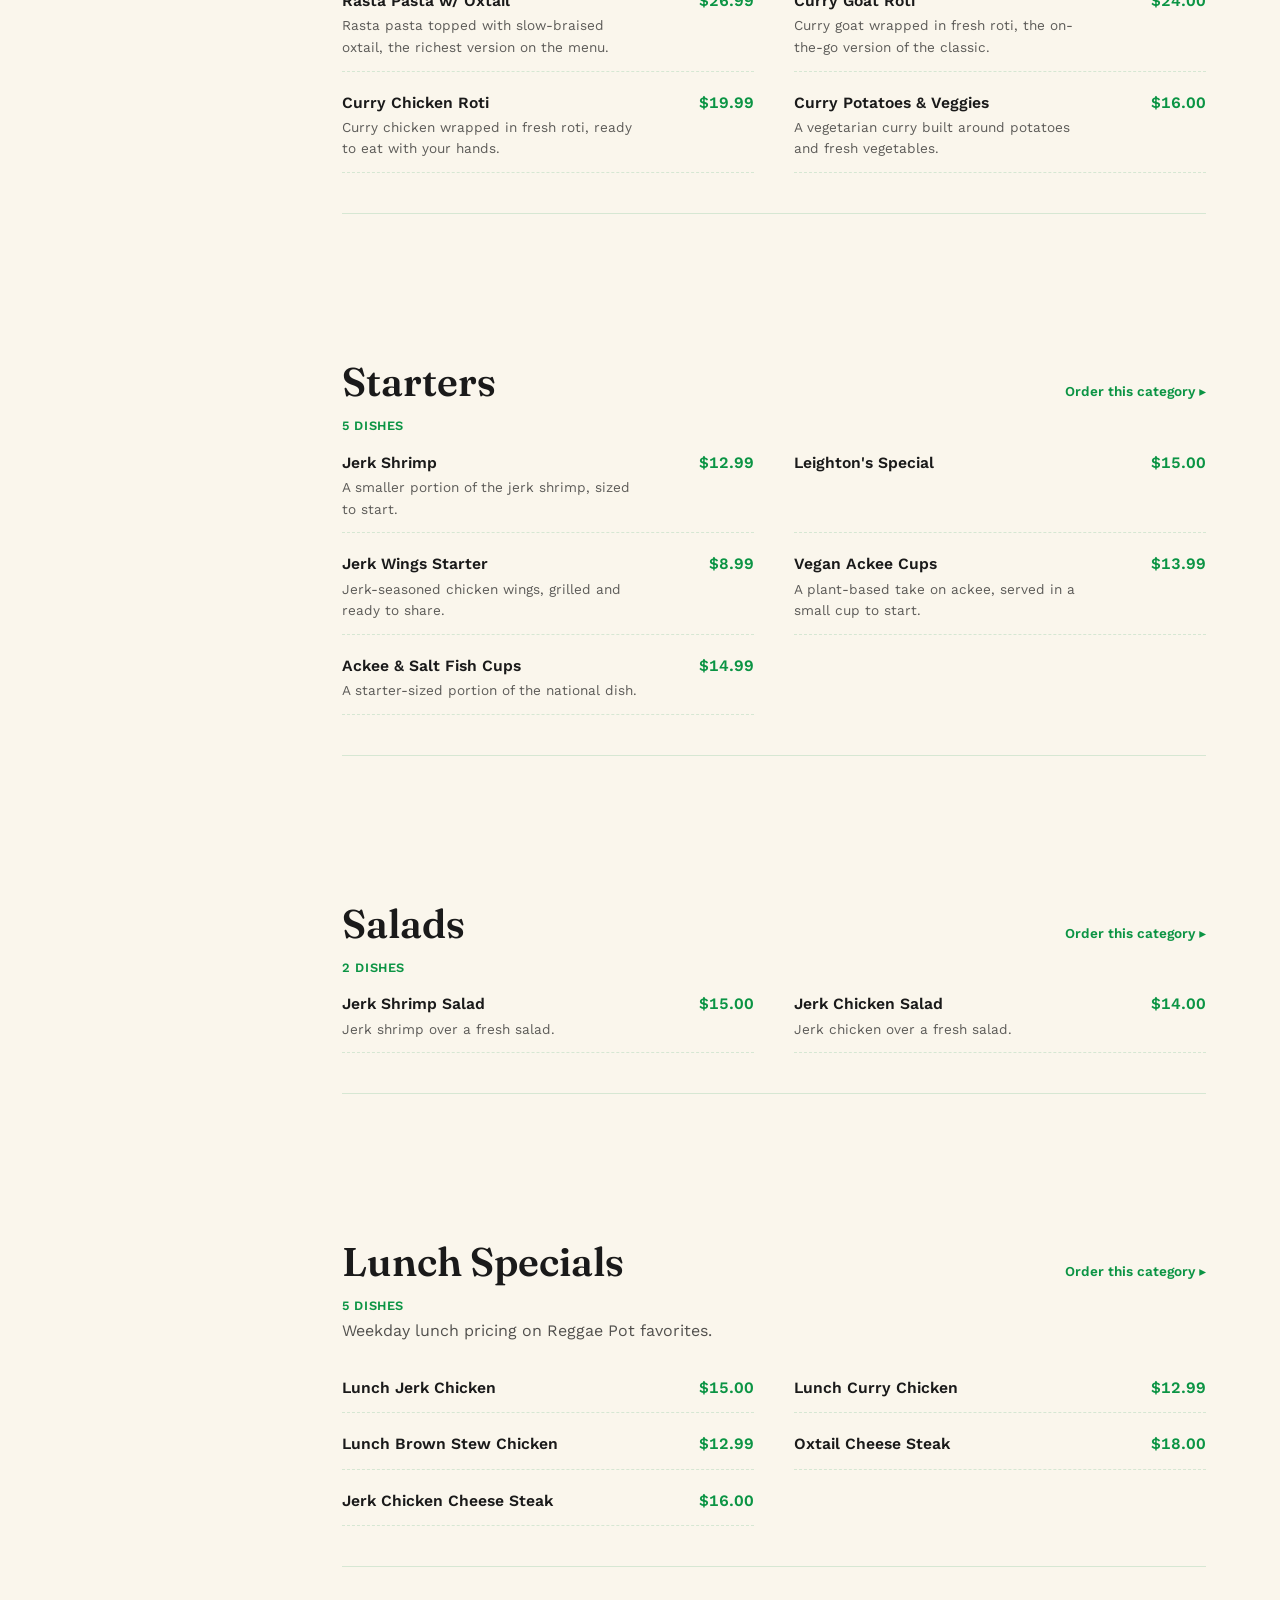
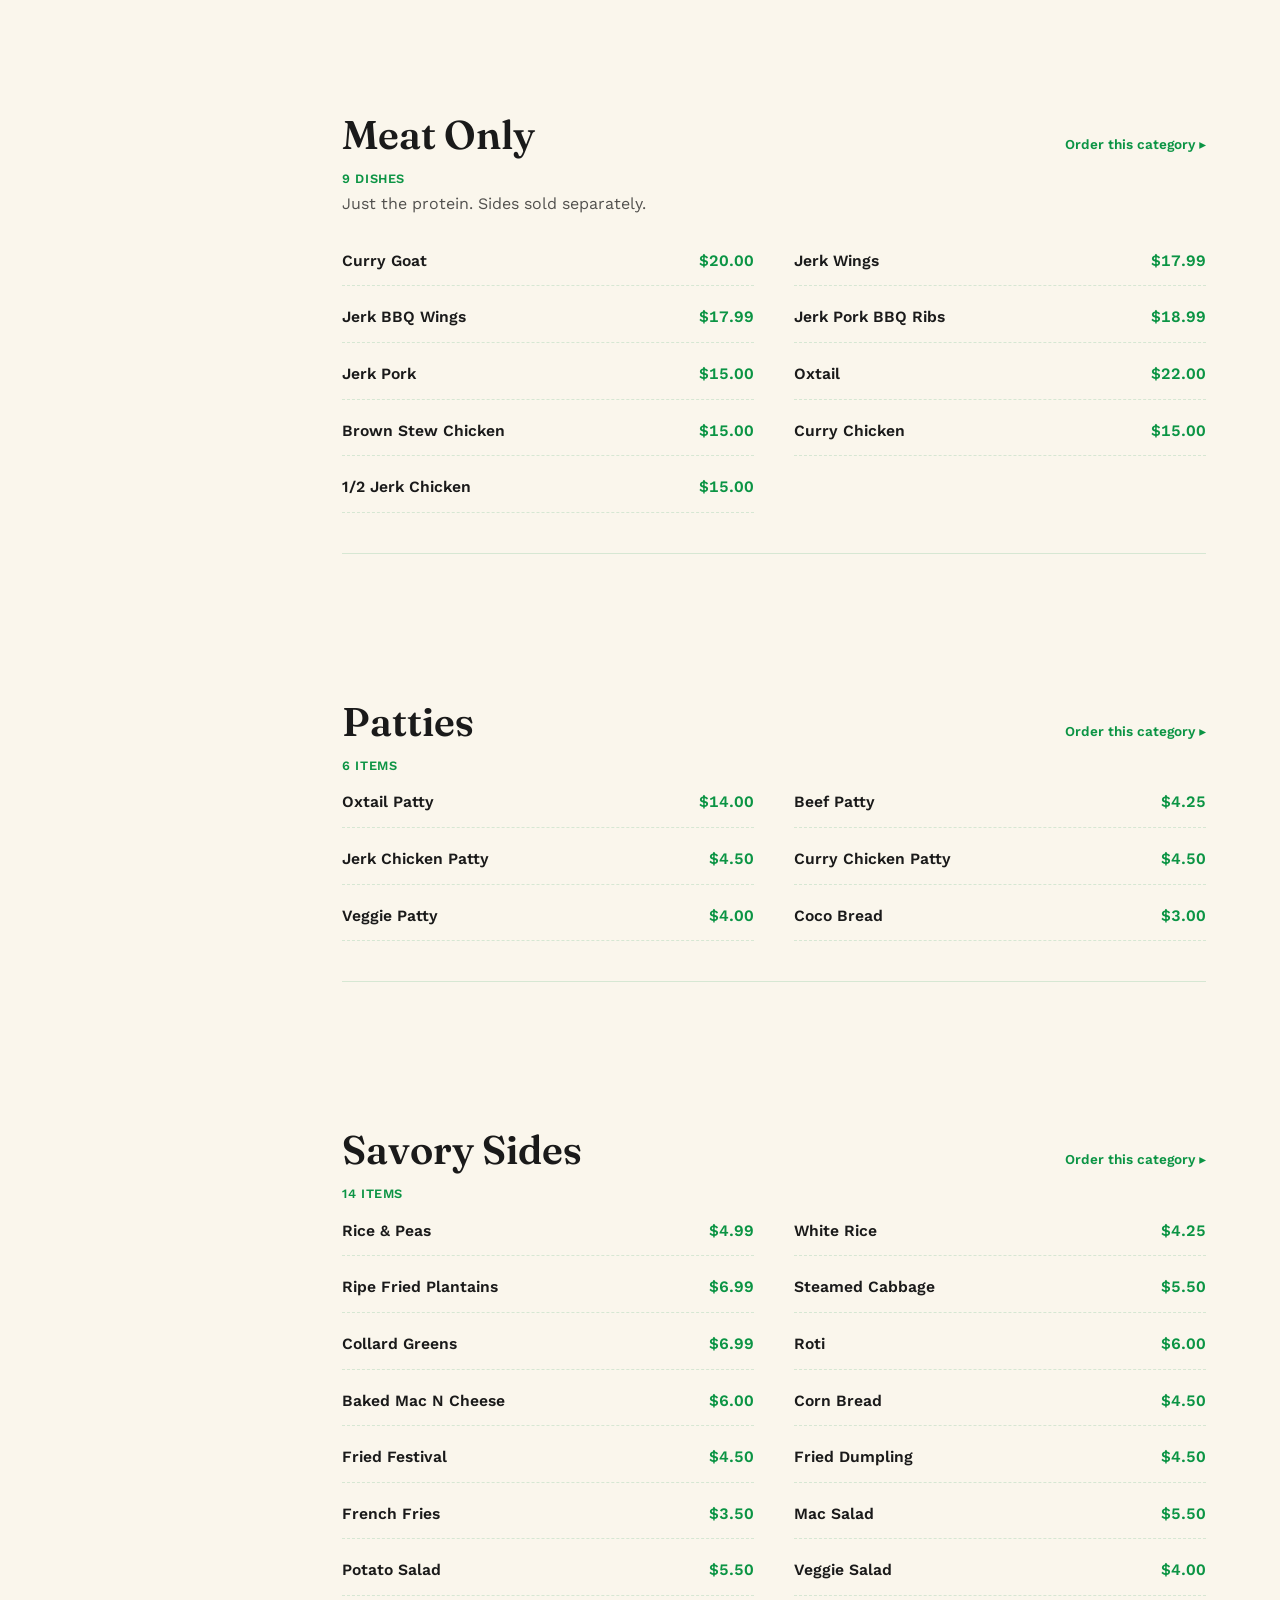
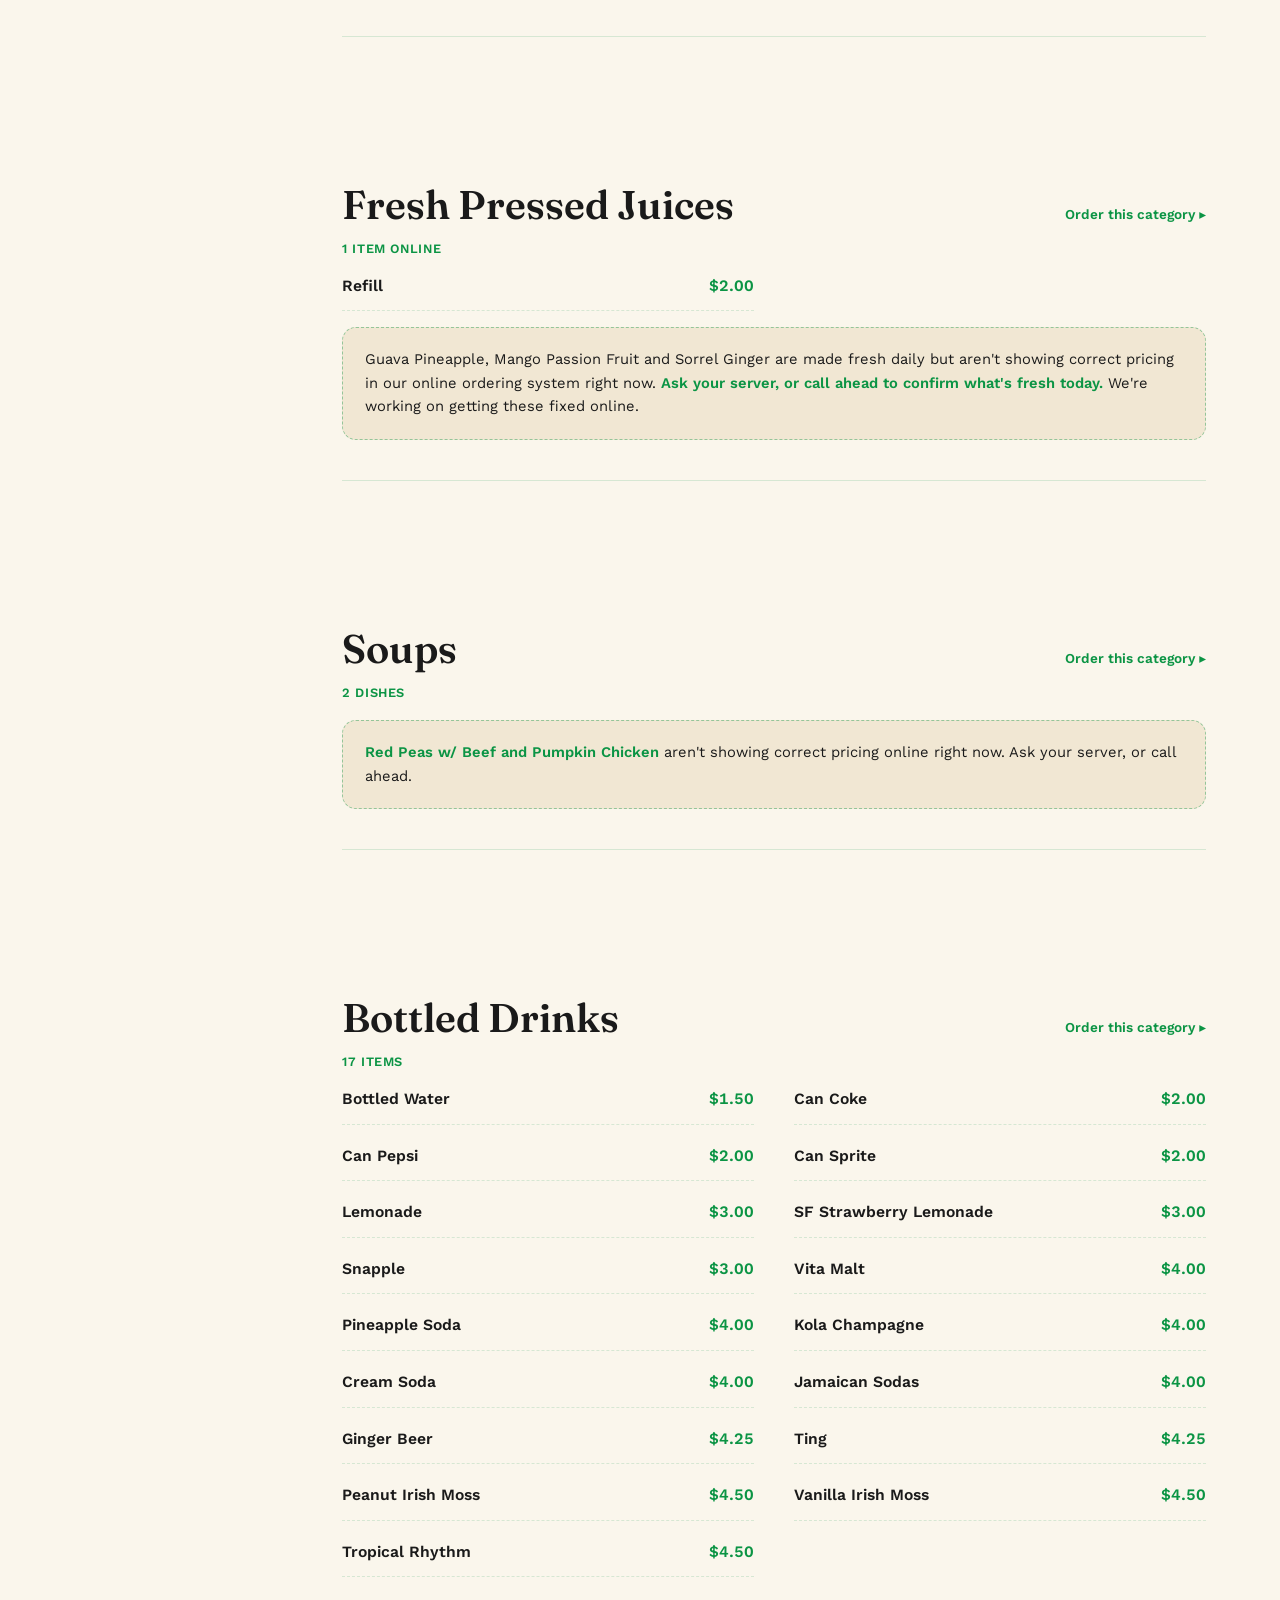
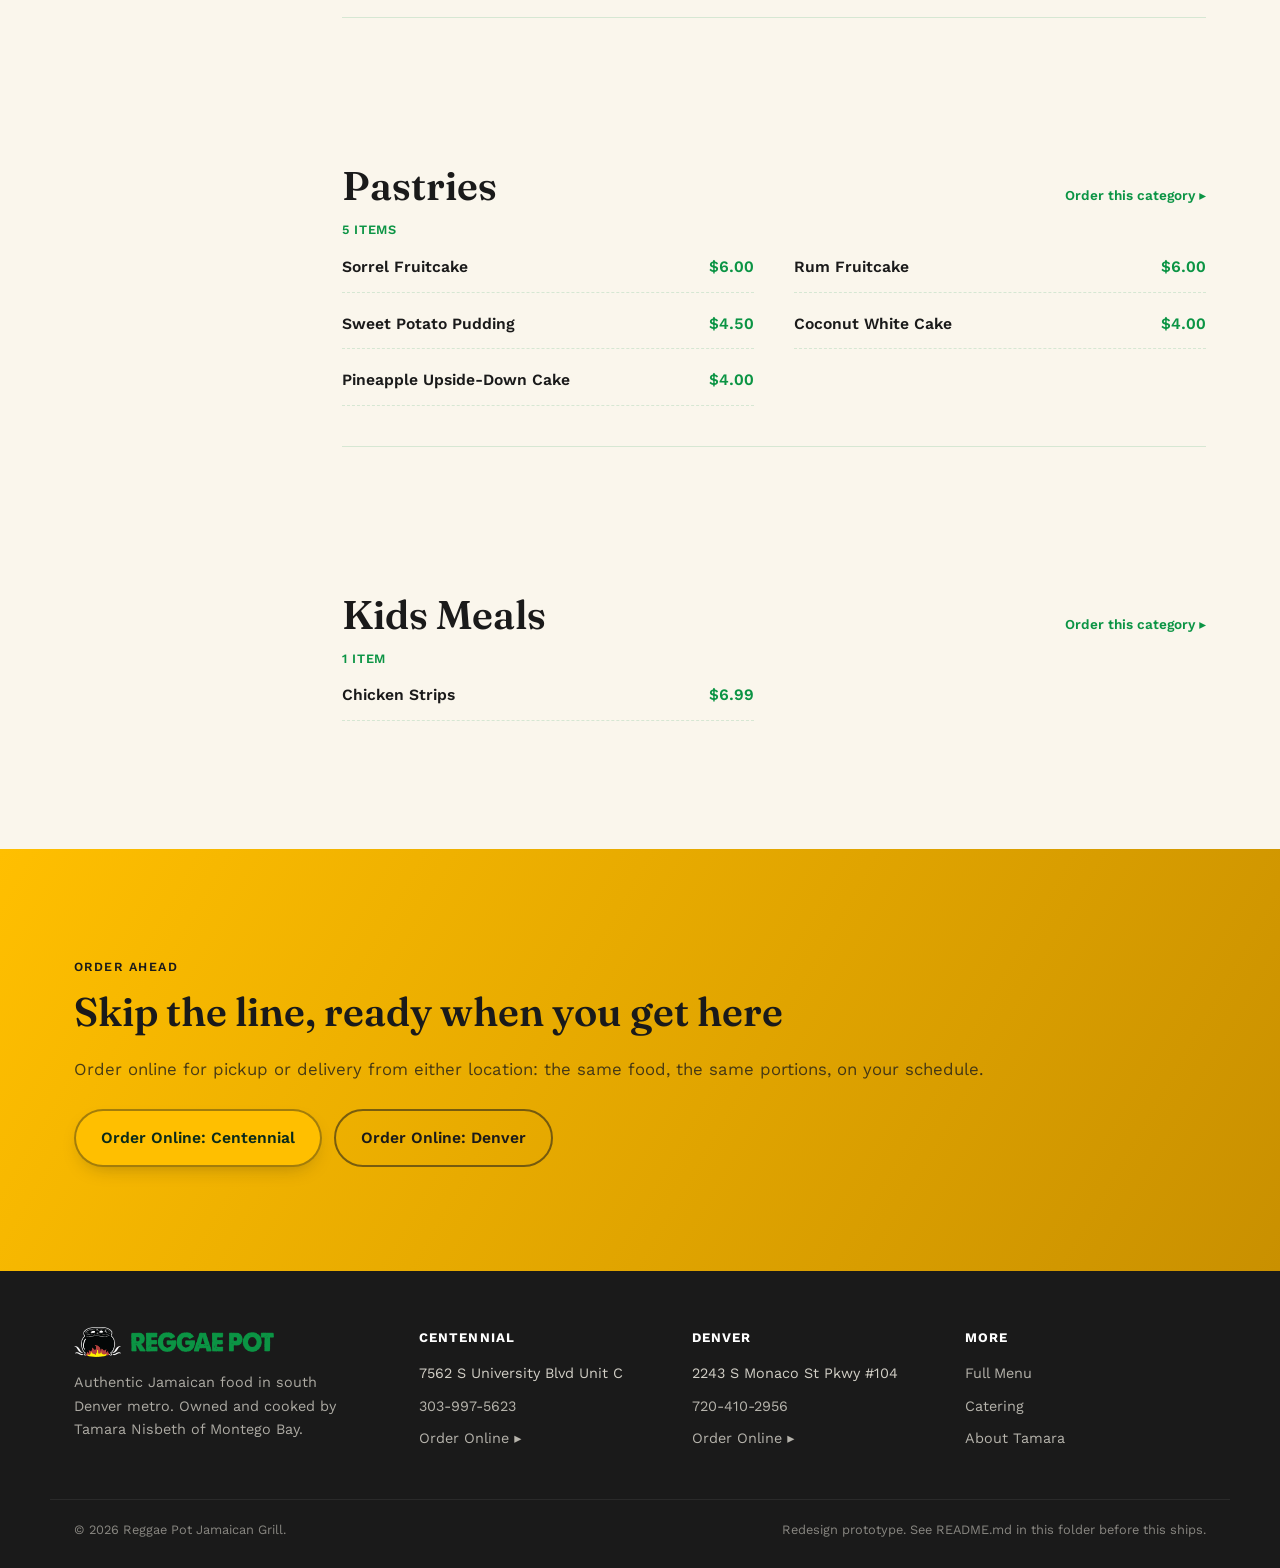
==== commit 673e057b: "Apply the same header/CTA fixes to the menu page menu/index.html shares the homepage's header, foote" ====
--- a/menu/index.html
+++ b/menu/index.html
@@ -100,14 +100,15 @@
       <img class="logotype" src="../assets/logo-txt.png" alt="Reggae Pot" width="473" height="66">
     </a>
     <ul class="nav-links">
+      <li><a href="/">Home</a></li>
       <li><a href="/menu/" style="opacity:1; font-weight:700;">Menu</a></li>
       <li><a href="/#locations">Locations</a></li>
       <li><a href="https://catering.reggaepotjamaicangrill.com/">Catering</a></li>
       <li><a href="/#why">About</a></li>
     </ul>
     <div class="nav-cta">
-      <a class="btn btn-outline-dark btn-sm" href="/order/centennial/">Order: Centennial</a>
-      <a class="btn btn-ember btn-sm" href="/order/denver/">Order: Denver</a>
+      <a class="btn btn-ember btn-sm" href="/order/centennial/">Order: Centennial</a>
+      <a class="btn btn-outline-dark btn-sm" href="/order/denver/">Order: Denver</a>
     </div>
   </div>
 </header>
@@ -368,7 +369,7 @@
       <h2>Skip the line, ready when you get here</h2>
       <p class="lede">Order online for pickup or delivery from either location: the same food, the same portions, on your schedule.</p>
       <div class="hero-ctas">
-        <a class="btn" style="background:var(--green); color:#fff;" href="/order/centennial/">Order Online: Centennial</a>
+        <a class="btn btn-ember" href="/order/centennial/">Order Online: Centennial</a>
         <a class="btn btn-outline" href="/order/denver/">Order Online: Denver</a>
       </div>
     </div>
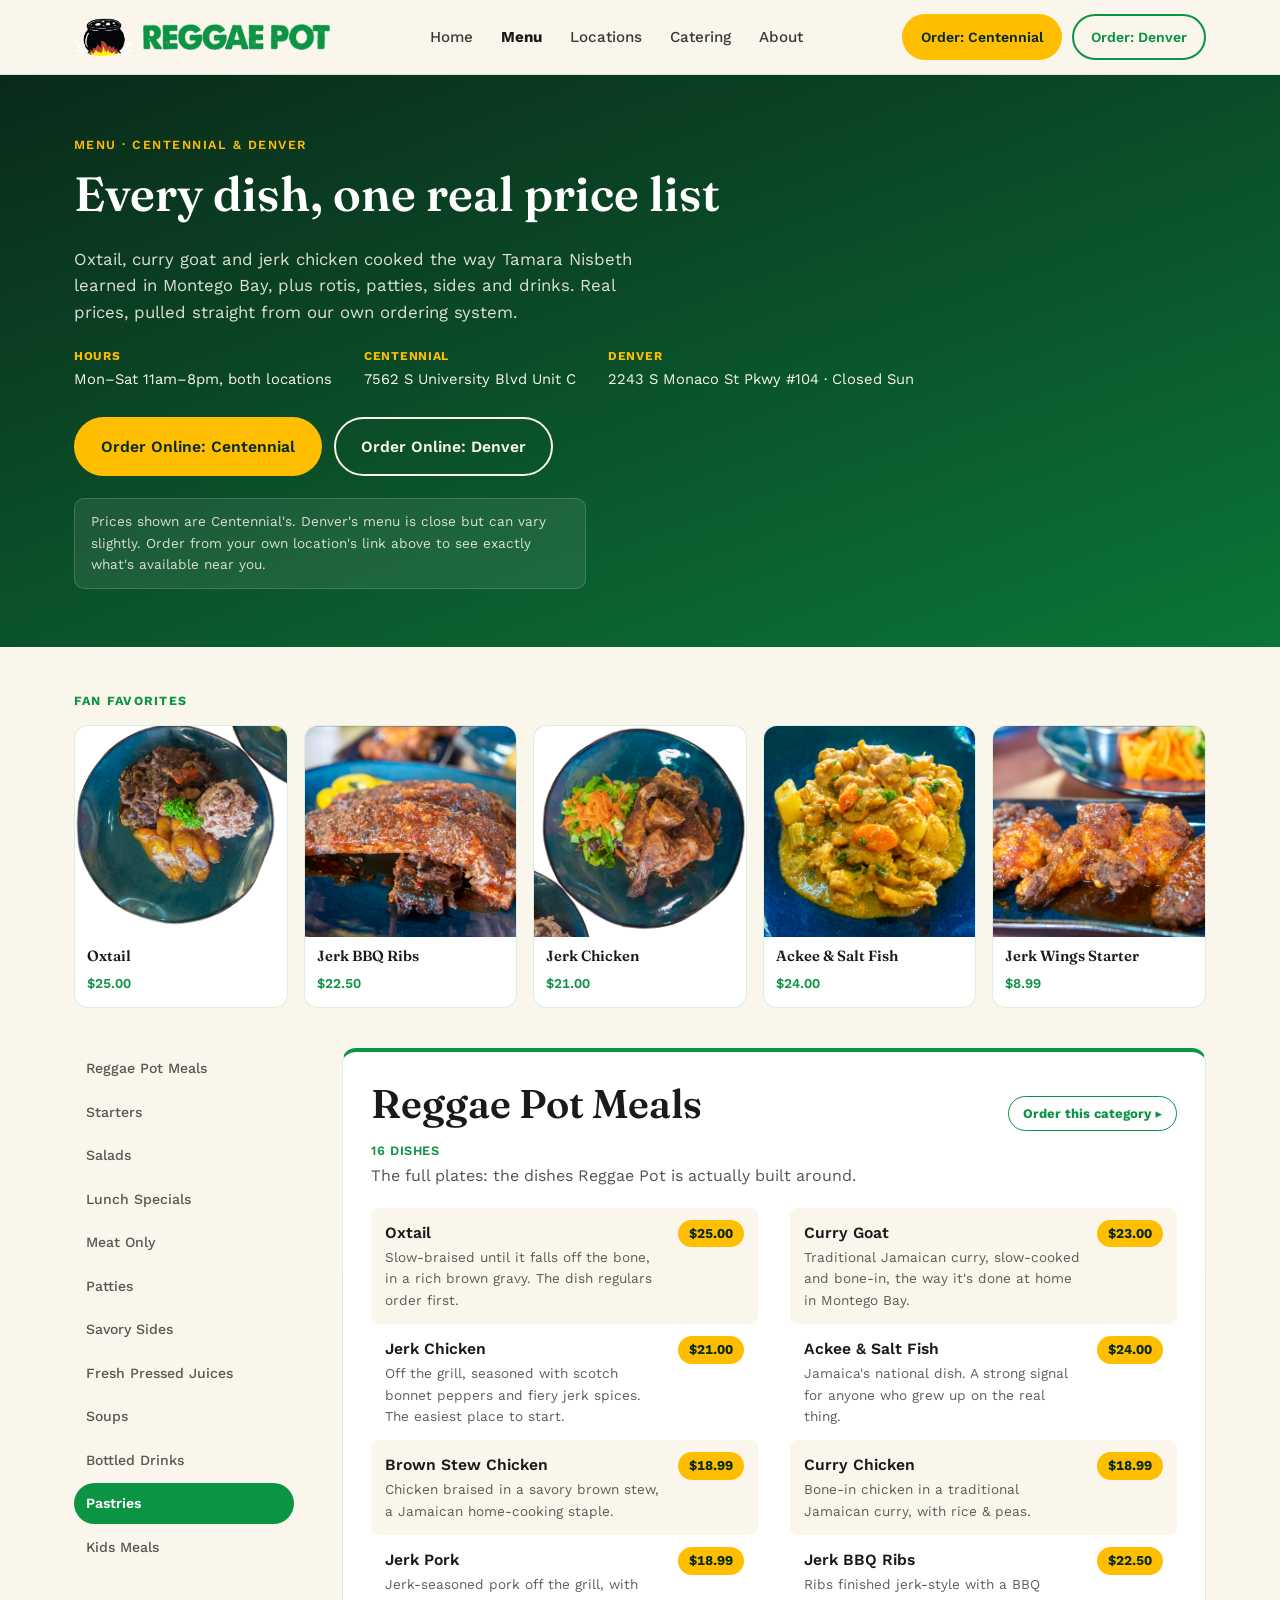
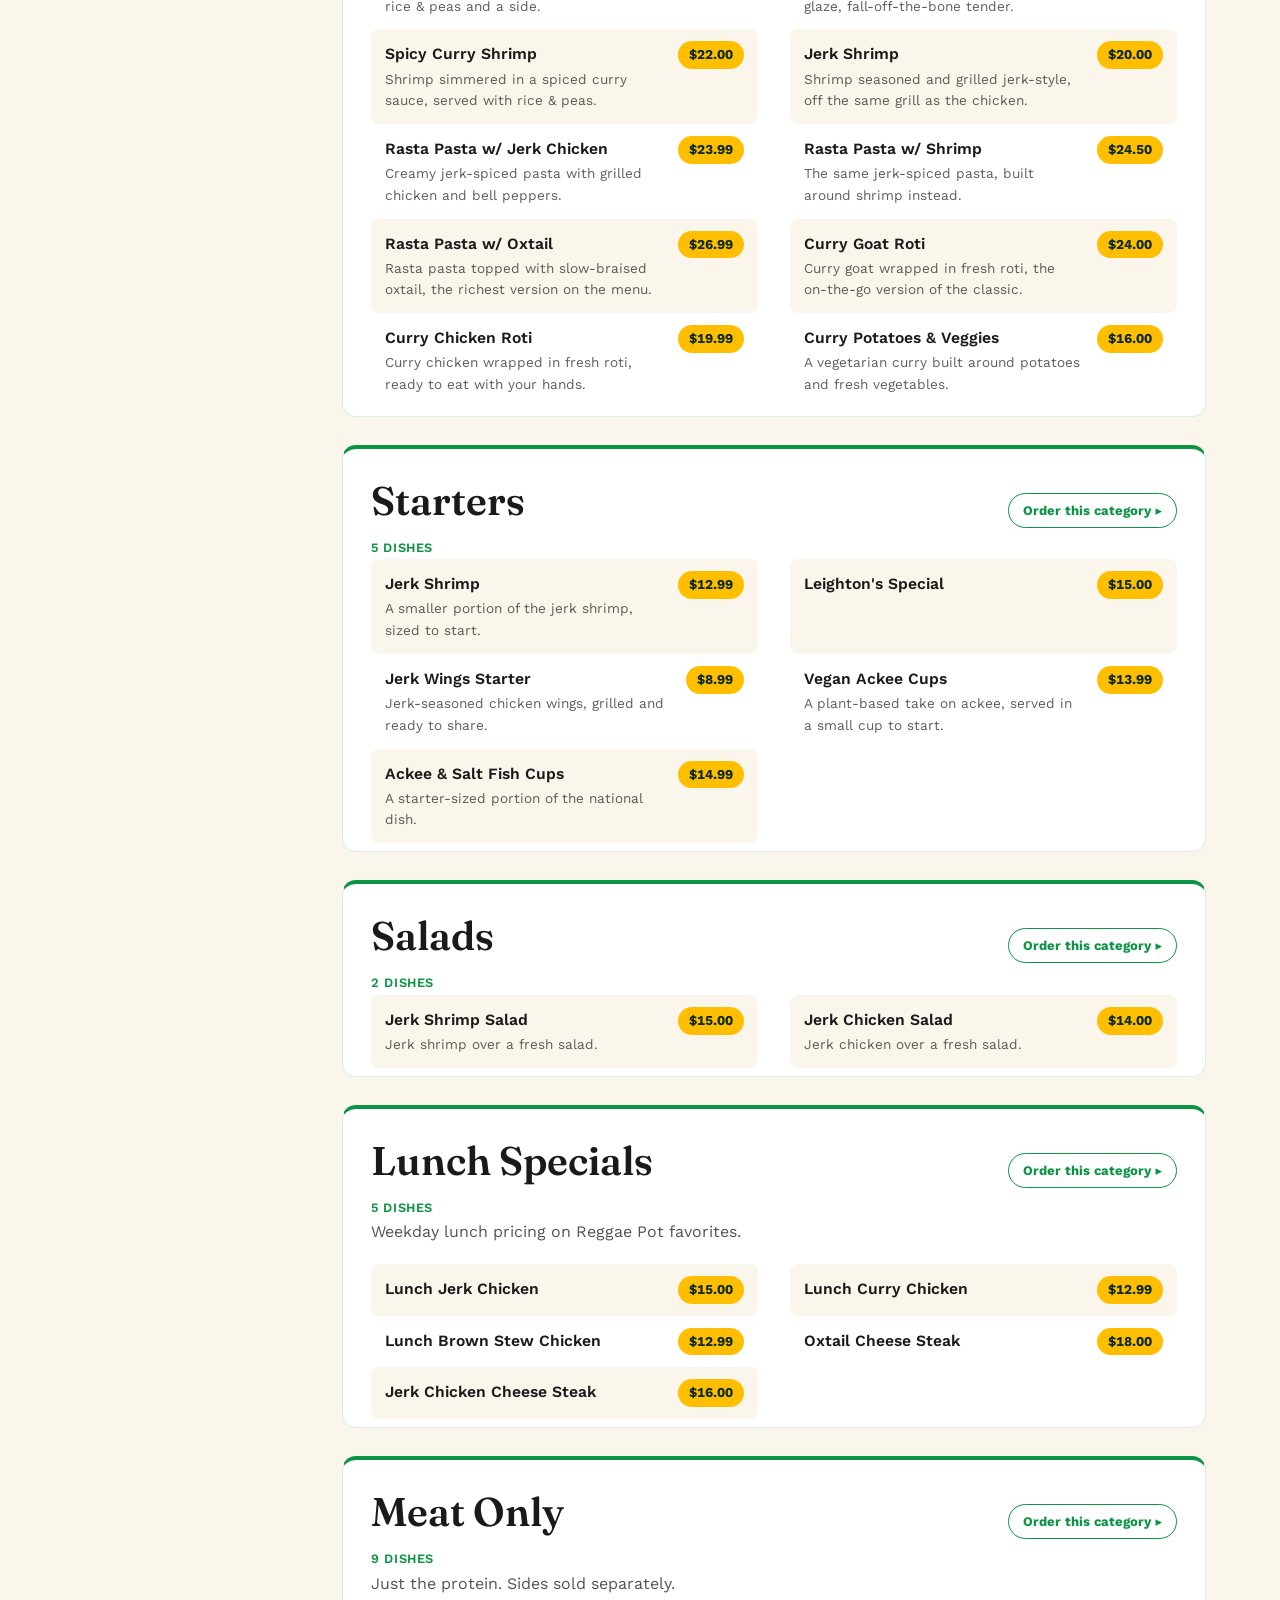
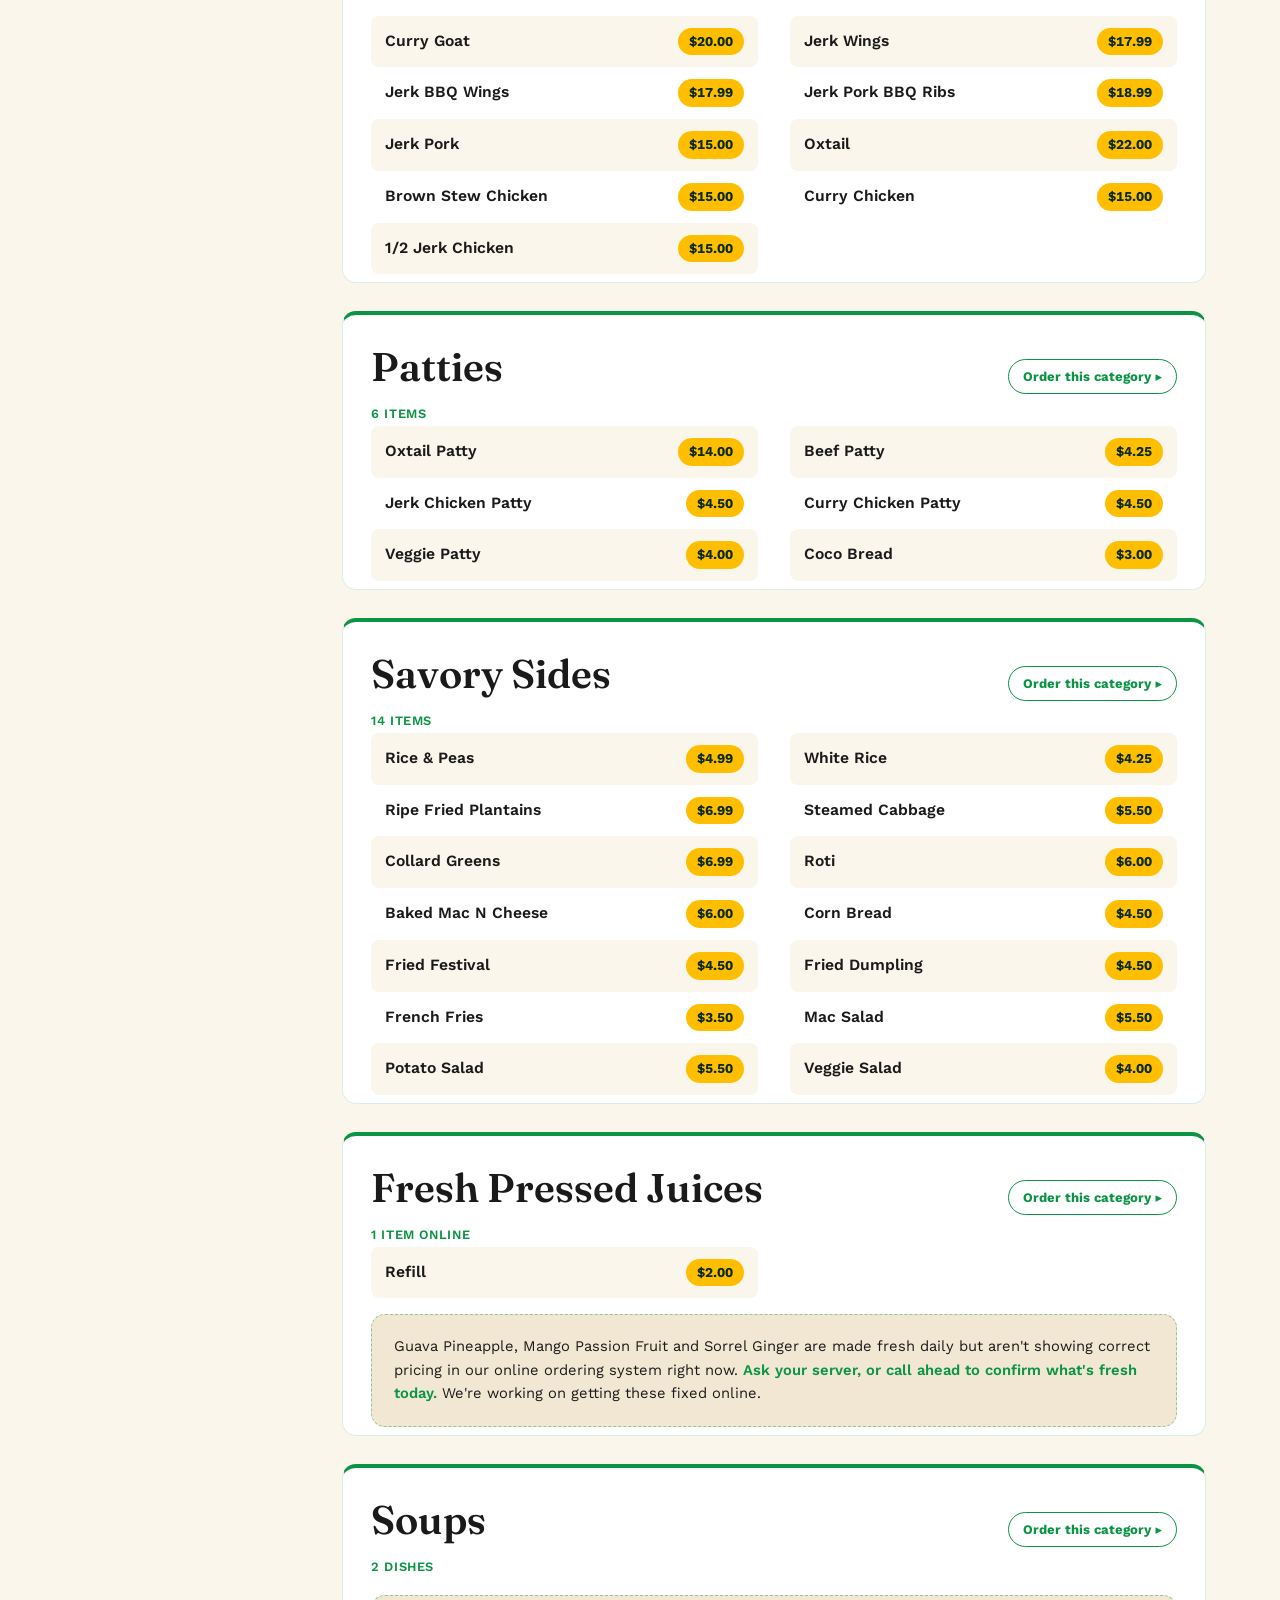
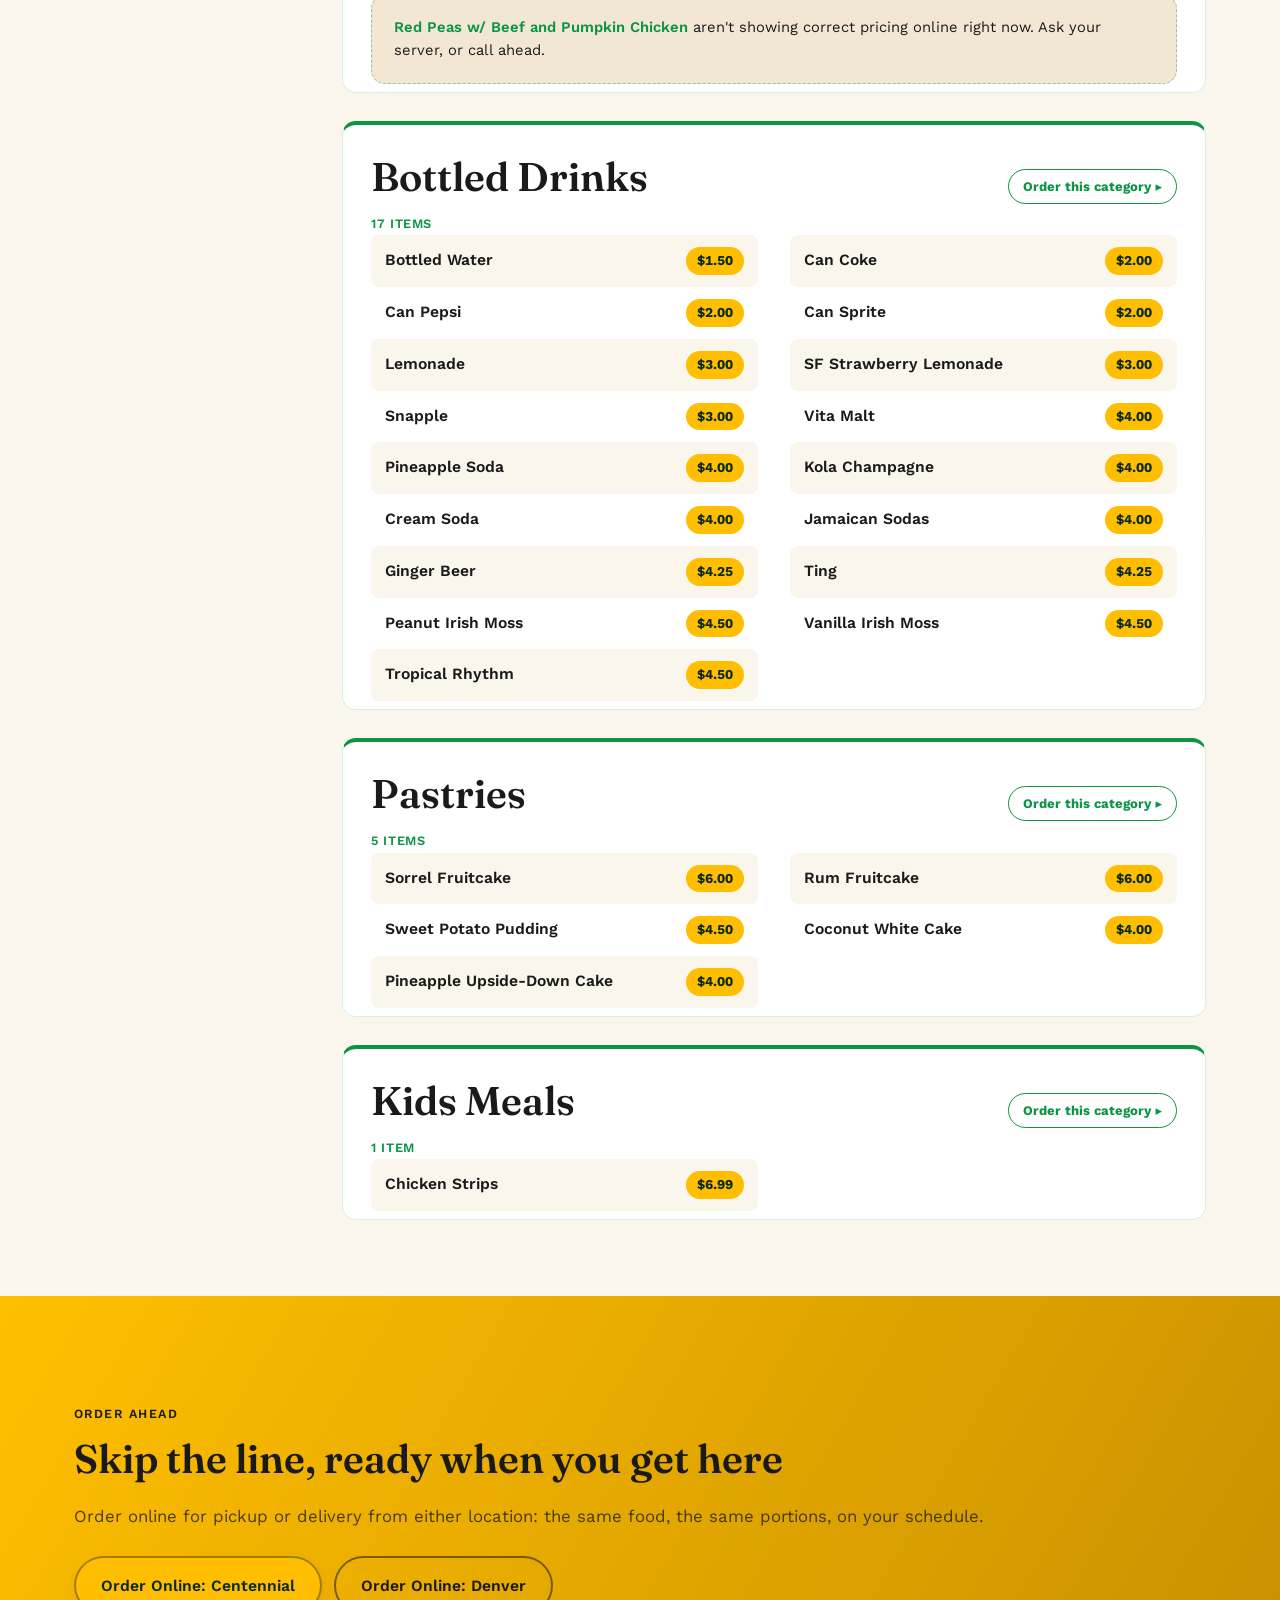
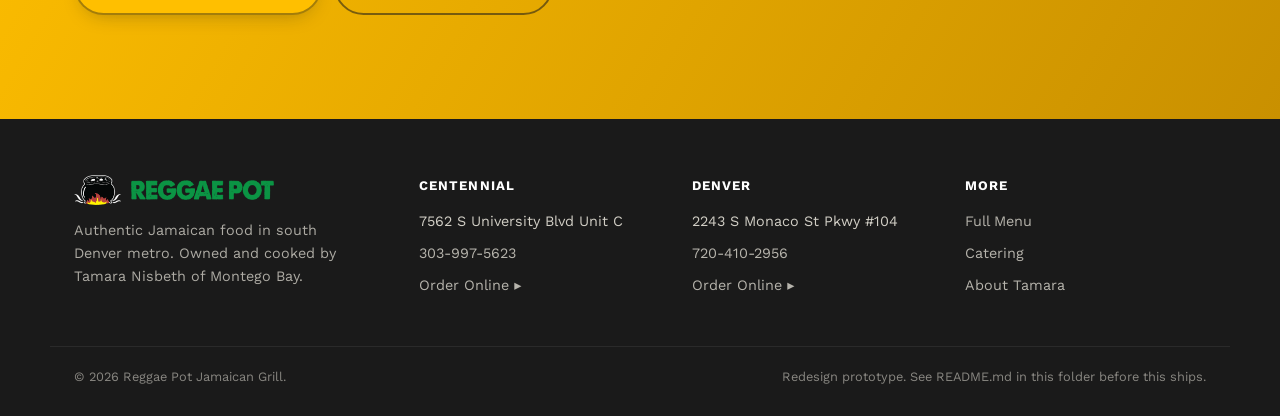
==== commit df4acf8e: "Redesign menu page layout - photo strip, category cards, zebra rows The menu page was 81 items acros" ====
--- a/menu/index.html
+++ b/menu/index.html
@@ -42,44 +42,87 @@
     border:1px solid rgba(255,255,255,0.16); font-size:0.85rem; max-width:64ch; color:rgba(250,246,236,0.85);
   }
 
-  .menu-layout{display:grid; grid-template-columns:220px 1fr; gap:48px; align-items:start; padding-block:48px;}
+  /* ---------- Fan Favorites: photo-forward opener before the text-row categories ---------- */
+  .menu-featured{padding-block:44px 8px;}
+  .menu-featured-label{
+    display:block; font-size:0.78rem; letter-spacing:0.1em; text-transform:uppercase;
+    font-weight:700; color:var(--green); margin-bottom:14px;
+  }
+  .featured-grid{display:grid; grid-template-columns:repeat(5,1fr); gap:16px;}
+  @media (max-width:920px){ .featured-grid{grid-template-columns:repeat(3,1fr);} }
+  @media (max-width:600px){ .featured-grid{grid-template-columns:repeat(2,1fr);} }
+  .featured-card{
+    display:block; text-decoration:none; color:inherit; border-radius:var(--radius);
+    overflow:hidden; border:1px solid var(--line); background:#fff;
+    transition:transform 0.15s ease, box-shadow 0.15s ease;
+  }
+  .featured-card:hover{transform:translateY(-3px); box-shadow:0 14px 28px -16px rgba(10,42,26,0.35);}
+  .featured-photo{aspect-ratio:1/1; background-size:cover; background-position:center;}
+  .featured-body{padding:10px 12px 12px;}
+  .featured-body h3{font-size:0.92rem; margin-bottom:4px; line-height:1.25;}
+  .featured-price{font-size:0.85rem; font-weight:600; color:var(--green); font-variant-numeric:tabular-nums;}
+
+  .menu-layout{display:grid; grid-template-columns:220px 1fr; gap:48px; align-items:start; padding-block:32px 48px;}
   @media (max-width:860px){ .menu-layout{grid-template-columns:1fr;} }
 
-  .jump-nav{position:sticky; top:86px; display:flex; flex-direction:column; gap:2px;}
+  /* Nav "chips" — a filled pill on hover/active instead of just a thin left border, so
+     this reads less like a plain link list and more like a real wayfinding control. */
+  .jump-nav{position:sticky; top:86px; display:flex; flex-direction:column; gap:3px;}
   .jump-nav a{
-    padding:9px 12px; border-radius:8px; text-decoration:none; color:var(--ink); font-size:0.88rem;
-    font-weight:500; opacity:0.72; border-left:2px solid transparent;
+    padding:9px 12px; border-radius:999px; text-decoration:none; color:var(--ink); font-size:0.88rem;
+    font-weight:500; opacity:0.72;
   }
   .jump-nav a:hover{opacity:1; background:var(--cream-deep);}
-  .jump-nav a.active{opacity:1; border-left-color:var(--green); color:var(--green); font-weight:600;}
+  .jump-nav a.active{opacity:1; background:var(--green); color:#fff; font-weight:600;}
   @media (max-width:860px){
     .jump-nav{
       position:sticky; top:66px; z-index:20; flex-direction:row; overflow-x:auto; gap:8px;
       background:var(--cream); padding-block:10px; margin-inline:-24px; padding-inline:24px;
       border-bottom:1px solid var(--line); -webkit-overflow-scrolling:touch;
     }
-    .jump-nav a{white-space:nowrap; border-left:none; border-bottom:2px solid transparent; border-radius:0; padding:6px 4px;}
-    .jump-nav a.active{border-bottom-color:var(--green);}
-  }
-
-  .menu-cat{scroll-margin-top:150px; padding-bottom:40px; border-bottom:1px solid var(--line); margin-bottom:40px;}
-  .menu-cat:last-child{border-bottom:none;}
+    .jump-nav a{white-space:nowrap; border-radius:999px; padding:6px 14px;}
+  }
+
+  /* Each category is now its own bordered card instead of a plain text block separated
+     by a hairline — reads as a distinct, designed section instead of one continuous
+     spreadsheet running down the page. */
+  .menu-cat{
+    scroll-margin-top:150px; padding:28px 28px 8px; margin-bottom:28px;
+    background:#fff; border:1px solid var(--line); border-radius:var(--radius);
+    border-top:4px solid var(--green);
+  }
   .menu-cat-head{display:flex; flex-wrap:wrap; align-items:baseline; justify-content:space-between; gap:12px; margin-bottom:6px;}
   .menu-cat-head h2{margin-bottom:0;}
   .menu-cat-count{font-size:0.8rem; color:var(--green); font-weight:600; text-transform:uppercase; letter-spacing:0.05em;}
   .menu-cat-intro{max-width:64ch; opacity:0.75; margin-bottom:1.2em;}
-  .menu-cat-order{font-size:0.85rem; font-weight:600; color:var(--green); text-decoration:none; white-space:nowrap;}
-  .menu-cat-order:hover{text-decoration:underline;}
-
-  .menu-items{display:grid; grid-template-columns:1fr 1fr; gap:6px 40px;}
-  @media (max-width:680px){ .menu-items{grid-template-columns:1fr;} }
+  .menu-cat-order{
+    font-size:0.82rem; font-weight:700; color:var(--green); text-decoration:none; white-space:nowrap;
+    border:1.5px solid var(--green); border-radius:999px; padding:6px 14px;
+  }
+  .menu-cat-order:hover{background:var(--green); color:#fff;}
+
+  /* Item rows: zebra striping + a price pill instead of plain dashed-line text rows,
+     so a 12-category, 80-item list doesn't read as one flat spreadsheet. */
+  .menu-items{display:grid; grid-template-columns:1fr 1fr; gap:0 32px;}
   .menu-item{
-    display:flex; justify-content:space-between; gap:16px; padding-block:12px;
-    border-bottom:1px dashed var(--line);
+    display:flex; justify-content:space-between; align-items:flex-start; gap:16px;
+    padding:12px 14px; border-radius:8px;
+  }
+  /* Grid fills left-to-right per row, so plain nth-child(odd) would only ever stripe the
+     left column. This pairs items 1&2, skips 3&4, pairs 5&6... which stripes by row
+     instead, matching how the grid actually lays the two columns out. */
+  .menu-item:nth-child(4n+1), .menu-item:nth-child(4n+2){background:var(--cream);}
+  @media (max-width:680px){
+    .menu-items{grid-template-columns:1fr;}
+    .menu-item:nth-child(4n+1), .menu-item:nth-child(4n+2){background:none;}
+    .menu-item:nth-child(odd){background:var(--cream);}
   }
   .menu-item-name{font-weight:600; font-size:0.98rem;}
   .menu-item-desc{font-size:0.85rem; opacity:0.7; margin-top:2px; max-width:38ch;}
-  .menu-item-price{font-weight:600; color:var(--green); white-space:nowrap; font-variant-numeric:tabular-nums;}
+  .menu-item-price{
+    font-weight:700; color:var(--green-deep); white-space:nowrap; font-variant-numeric:tabular-nums;
+    background:var(--gold); border-radius:999px; padding:3px 11px; font-size:0.85rem; flex:none;
+  }
 
   .menu-callout{
     background:var(--cream-deep); border:1px dashed rgba(11,148,68,0.4); border-radius:var(--radius);
@@ -130,6 +173,40 @@
         <a class="btn btn-outline" href="/order/denver/">Order Online: Denver</a>
       </div>
       <p class="menu-note">Prices shown are Centennial's. Denver's menu is close but can vary slightly. Order from your own location's link above to see exactly what's available near you.</p>
+    </div>
+  </section>
+
+  <!-- FAN FAVORITES — real photos on the 5 dishes we actually have real photos of (the
+       same shots used on the homepage), matched to their exact real menu items and
+       prices below. This is the direct fix for "it's just a text list" — every other
+       item still doesn't have a real photo, so this can't extend to the whole menu
+       without inventing images, but it gives the page a photo-forward opening instead
+       of diving straight into rows of text. -->
+  <section class="menu-featured">
+    <div class="wrap">
+      <span class="menu-featured-label">Fan Favorites</span>
+      <div class="featured-grid">
+        <a class="featured-card" href="https://ezoo.app/reggaepotcentennial#cat-WWQKBZJGEMBQ8">
+          <div class="featured-photo" style="background-image:url('../assets/oxtail.png');"></div>
+          <div class="featured-body"><h3>Oxtail</h3><span class="featured-price">$25.00</span></div>
+        </a>
+        <a class="featured-card" href="https://ezoo.app/reggaepotcentennial#cat-WWQKBZJGEMBQ8">
+          <div class="featured-photo" style="background-image:url('../assets/jerk-ribs.jpg');"></div>
+          <div class="featured-body"><h3>Jerk BBQ Ribs</h3><span class="featured-price">$22.50</span></div>
+        </a>
+        <a class="featured-card" href="https://ezoo.app/reggaepotcentennial#cat-WWQKBZJGEMBQ8">
+          <div class="featured-photo" style="background-image:url('../assets/jerk-chicken.png');"></div>
+          <div class="featured-body"><h3>Jerk Chicken</h3><span class="featured-price">$21.00</span></div>
+        </a>
+        <a class="featured-card" href="https://ezoo.app/reggaepotcentennial#cat-WWQKBZJGEMBQ8">
+          <div class="featured-photo" style="background-image:url('../assets/ackee-saltfish.jpg');"></div>
+          <div class="featured-body"><h3>Ackee &amp; Salt Fish</h3><span class="featured-price">$24.00</span></div>
+        </a>
+        <a class="featured-card" href="https://ezoo.app/reggaepotcentennial#cat-KR3TD5Z9VG74J">
+          <div class="featured-photo" style="background-image:url('../assets/jerk-wings.jpg');"></div>
+          <div class="featured-body"><h3>Jerk Wings Starter</h3><span class="featured-price">$8.99</span></div>
+        </a>
+      </div>
     </div>
   </section>
 
